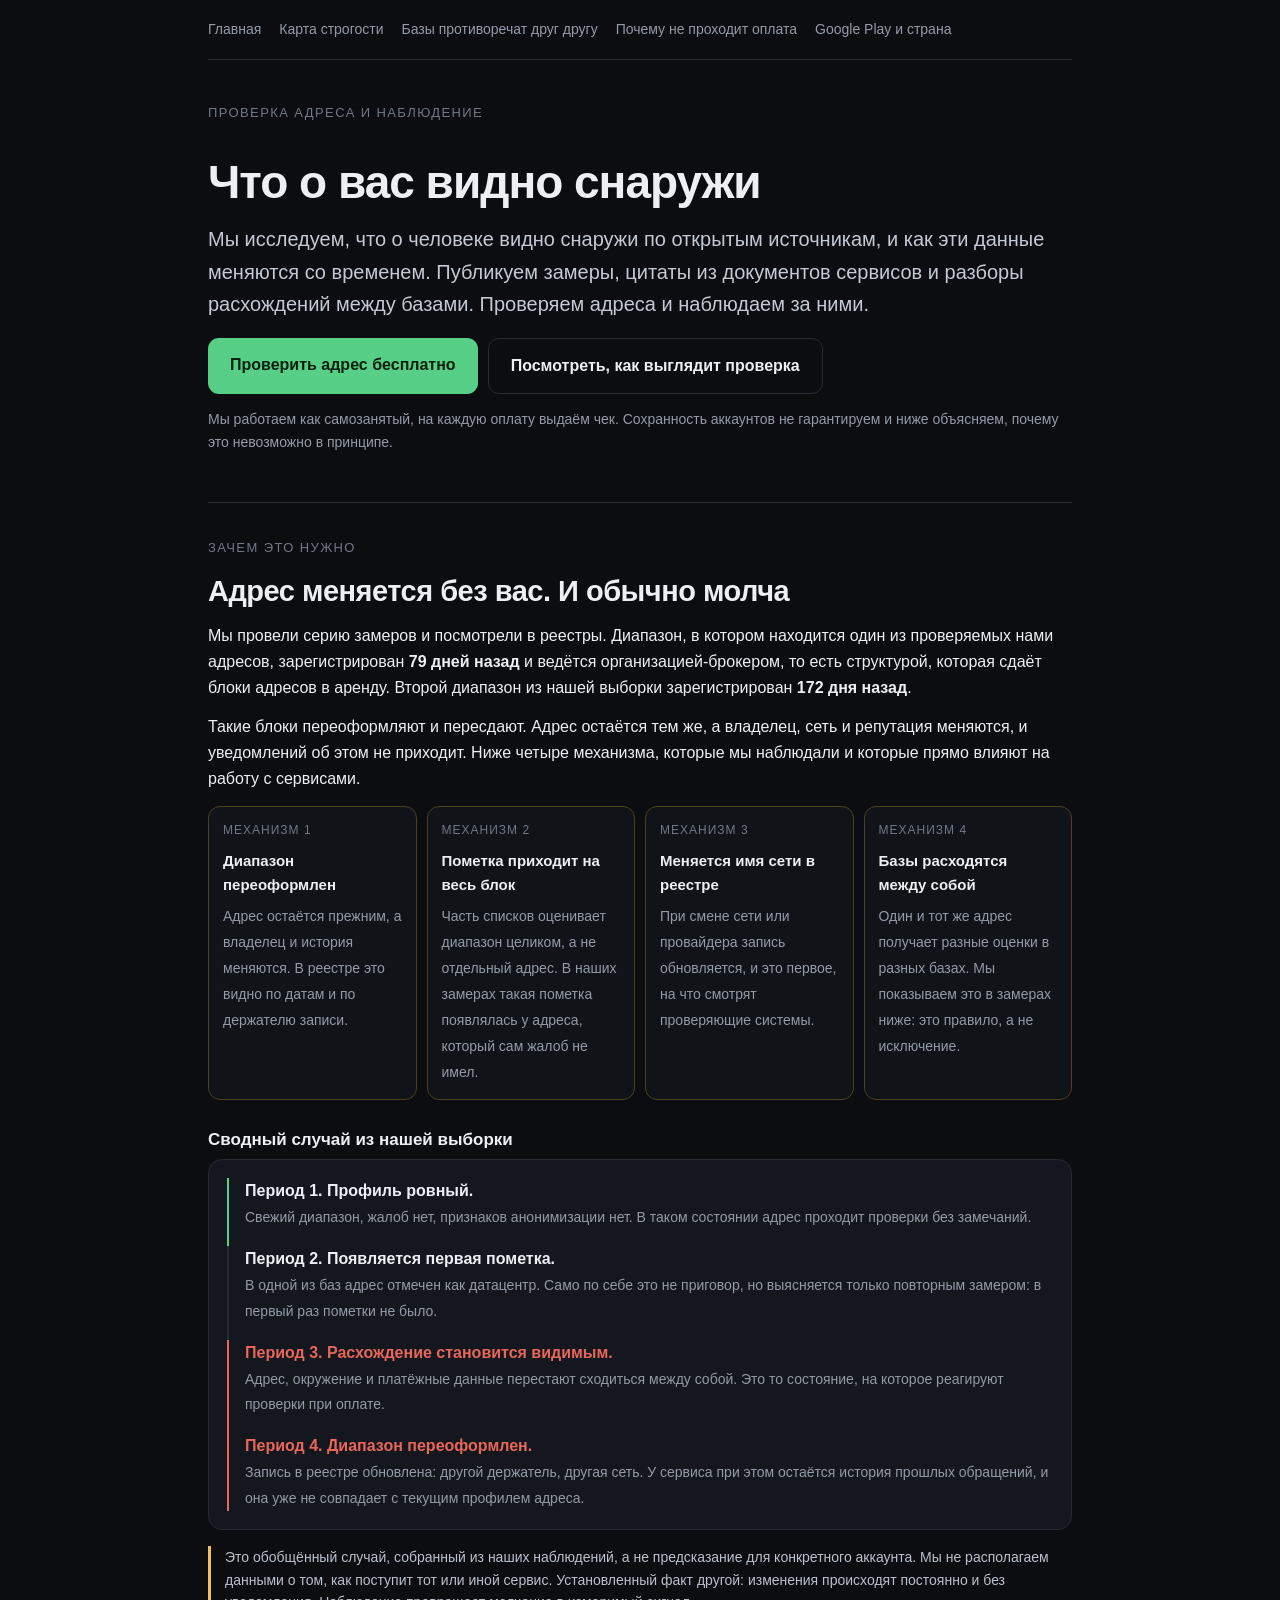
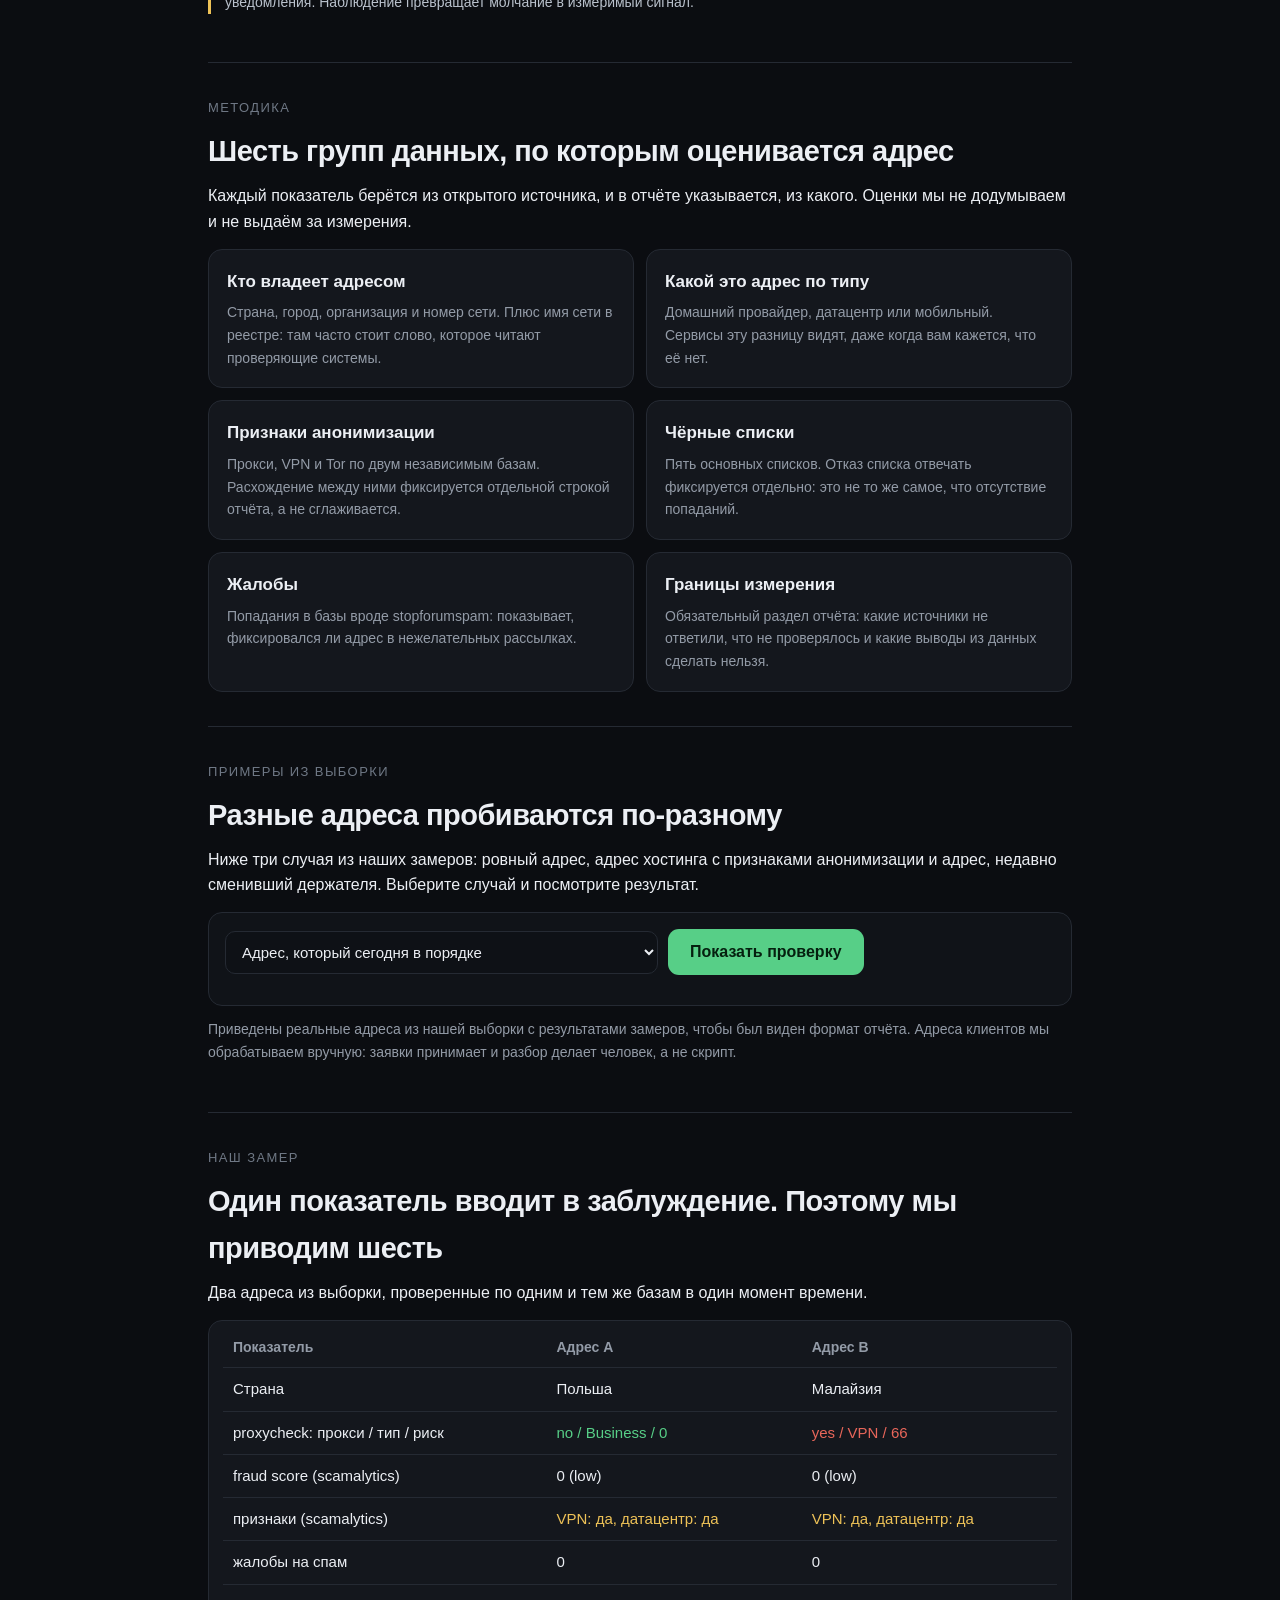
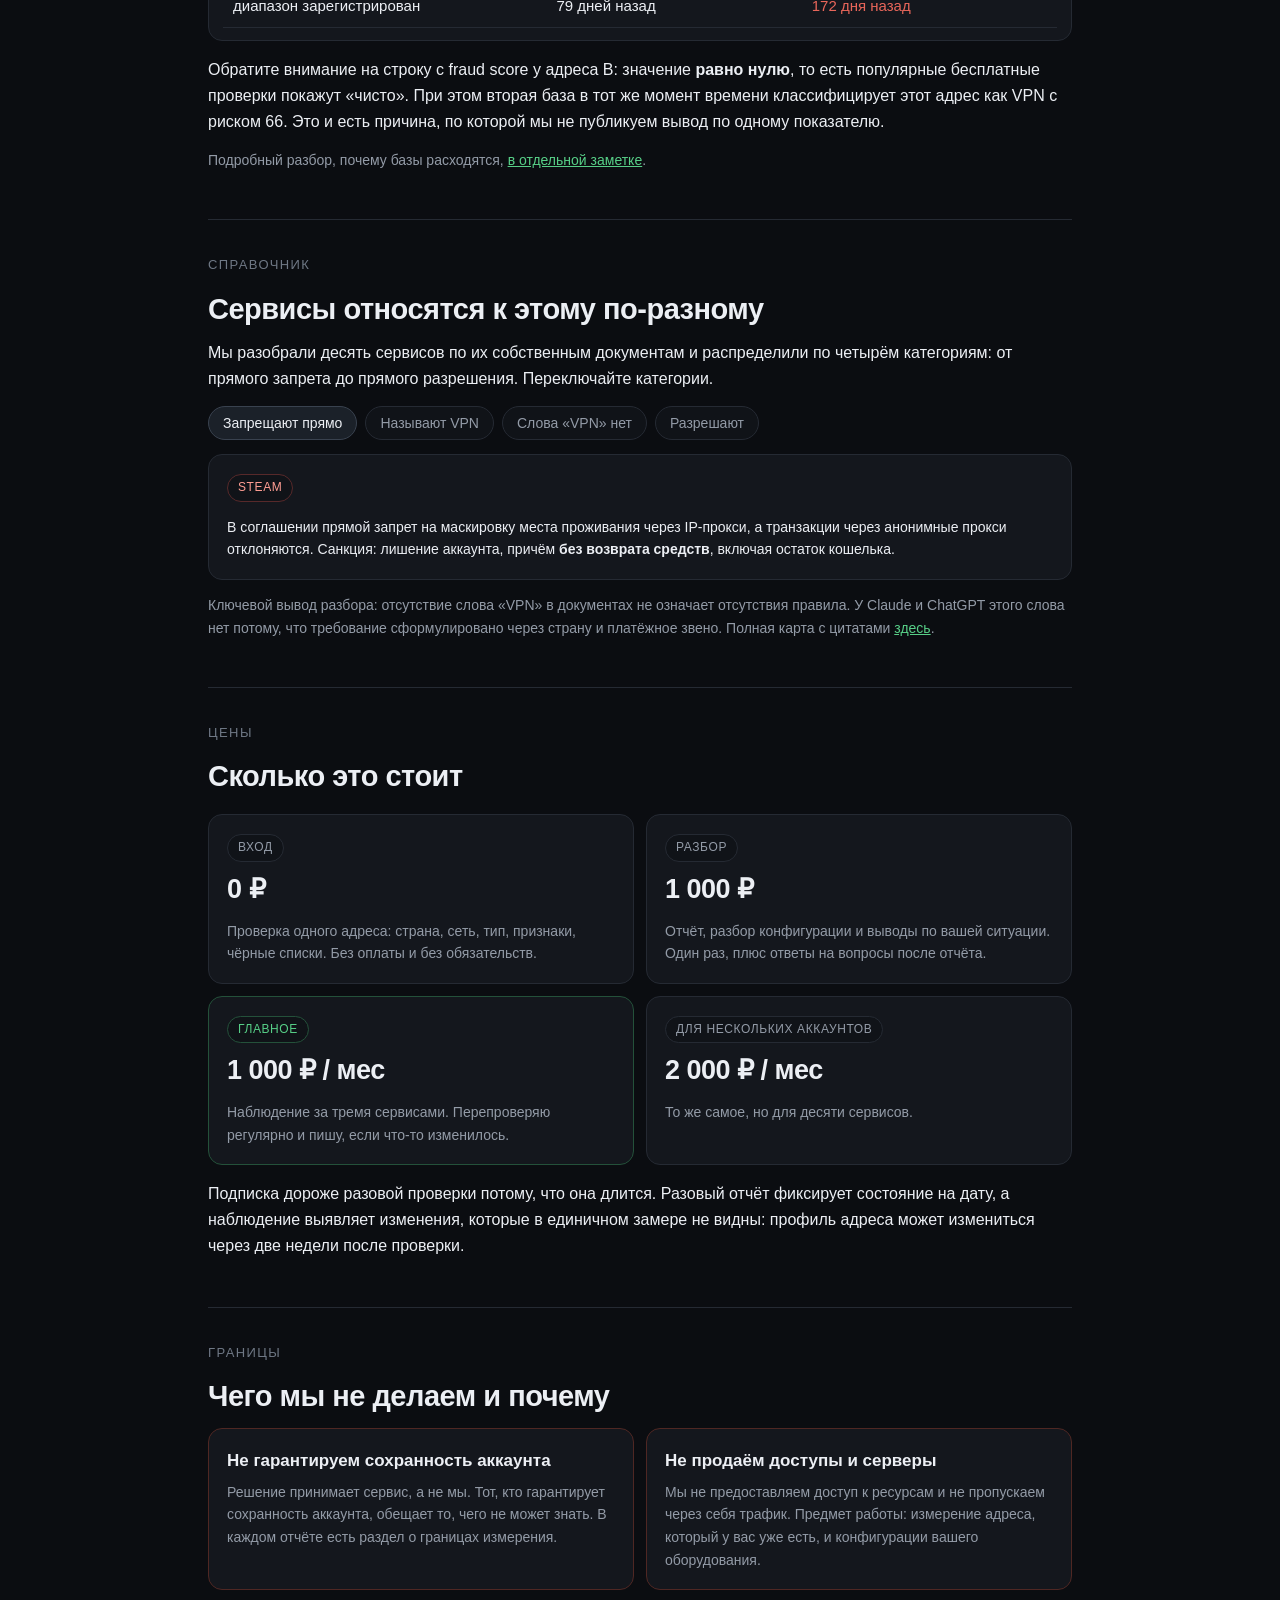
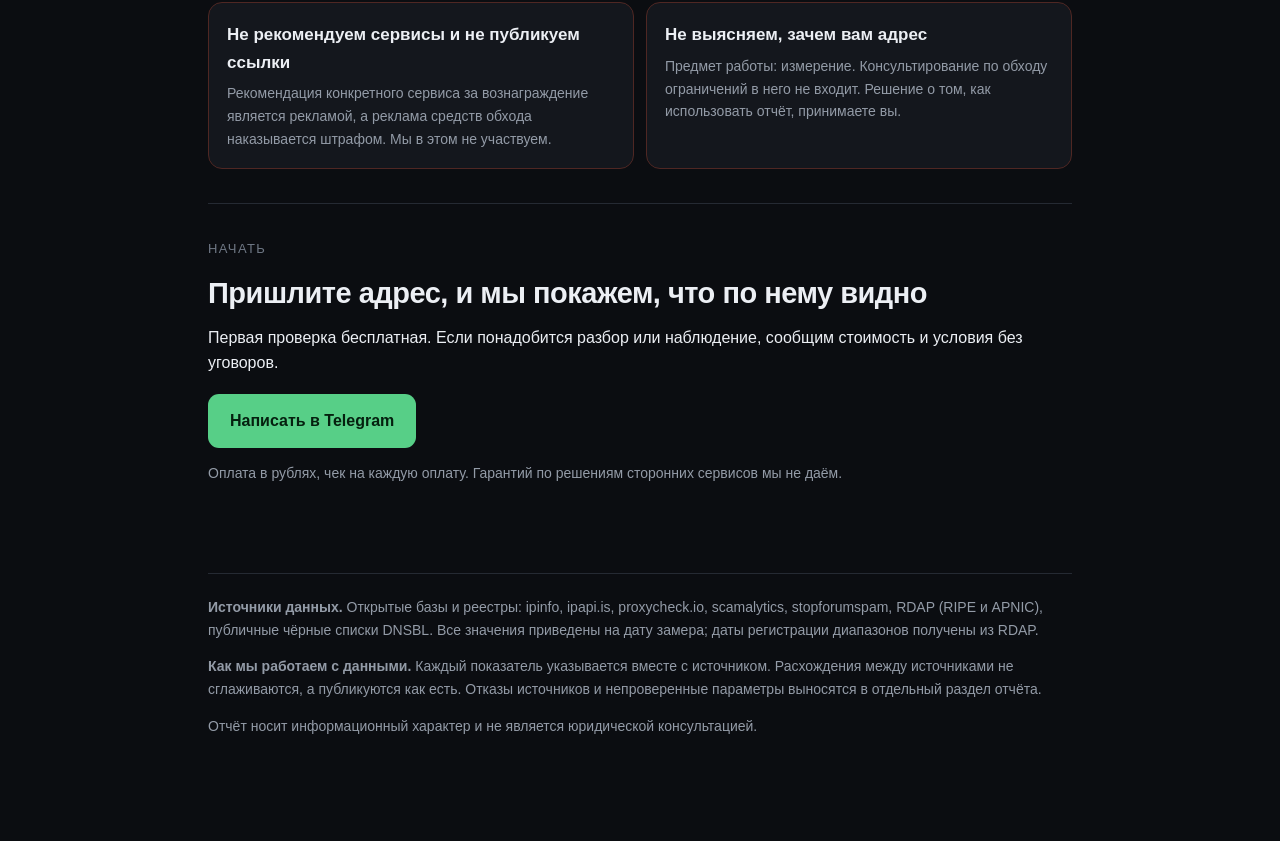
==== issledovanie.html @ c278ed77 "Add files via upload" ====
<!DOCTYPE html>
<html lang="ru">
<head>
<meta charset="utf-8">
<meta name="viewport" content="width=device-width, initial-scale=1">
<title>Исследование: что видно об адресе снаружи и как это меняется</title>
<meta name="description" content="Проверяем IP-адрес по открытым базам и следим за изменениями. Показываем все источники сразу, включая те, что противоречат друг другу. Первая проверка бесплатная.">
<meta property="og:title" content="Что о вас видно снаружи">
<meta property="og:description" content="Смотрим адрес по шести открытым базам, показываем противоречия и следим за изменениями. Без обещаний про аккаунты.">
<meta property="og:type" content="website">
<style>
:root{
  --bg:#0b0d11; --card:#14171d; --card2:#101318; --line:#252a33;
  --fg:#eceff4; --dim:#939ba7; --dim2:#6f7885;
  --ok:#57cf87; --warn:#eec257; --bad:#e8665a; --blue:#7fb6ff;
  --r:14px;
}
*{box-sizing:border-box}
html{scroll-behavior:smooth}
body{margin:0;background:var(--bg);color:var(--fg);
  font:16px/1.62 -apple-system,BlinkMacSystemFont,"Segoe UI",Roboto,Arial,sans-serif;
  -webkit-font-smoothing:antialiased}
.wrap{max-width:900px;margin:0 auto;padding:0 18px 90px}
a{color:var(--ok)}
nav.top{display:flex;flex-wrap:wrap;gap:6px 18px;padding:18px 0;font-size:14px;
  border-bottom:1px solid var(--line);margin-bottom:8px}
nav.top a{color:var(--dim);text-decoration:none}
nav.top a:hover{color:var(--fg)}
h1{font-size:clamp(28px,5.6vw,46px);line-height:1.1;letter-spacing:-1px;margin:34px 0 16px}
h2{font-size:clamp(21px,3.8vw,29px);letter-spacing:-.5px;margin:0 0 8px}
h3{font-size:17px;margin:0 0 6px}
p{margin:0 0 14px}
.lead{font-size:clamp(17px,2.6vw,20px);color:#c3cad4;max-width:44em}
.muted{color:var(--dim)}
.small{font-size:14px}
section{padding:34px 0;border-top:1px solid var(--line)}
section:first-of-type{border-top:0}
.kicker{font-size:13px;letter-spacing:1.4px;text-transform:uppercase;color:var(--dim2);margin:0 0 10px}
.btn{display:inline-block;background:var(--ok);color:#05200f;font-weight:700;padding:14px 22px;
  border-radius:11px;text-decoration:none;border:0;font-size:16px;cursor:pointer;font-family:inherit}
.btn.ghost{background:transparent;color:var(--fg);border:1px solid var(--line);font-weight:600}
.btnrow{display:flex;flex-wrap:wrap;gap:10px;margin-top:18px}
.card{background:var(--card);border:1px solid var(--line);border-radius:var(--r);padding:18px}
.grid{display:grid;gap:12px}
@media(min-width:640px){
  .g2{grid-template-columns:1fr 1fr}
  .g3{grid-template-columns:repeat(3,1fr)}
}
table{width:100%;border-collapse:collapse;font-size:15px}
th,td{text-align:left;padding:9px 10px;border-bottom:1px solid var(--line)}
th{color:var(--dim);font-weight:600;font-size:14px}
tbody tr:hover{background:#171b22}
.ok{color:var(--ok)}.warn{color:var(--warn)}.bad{color:var(--bad)}
ul,ol{margin:0 0 12px;padding-left:20px}
li{margin:6px 0}
.tag{display:inline-block;font-size:12px;letter-spacing:.6px;text-transform:uppercase;
  border-radius:999px;padding:3px 10px;border:1px solid var(--line);color:var(--dim);
  background:var(--card2);margin:0 6px 6px 0}
.tag.l1{color:#ff9e93;border-color:#57292a}
.tag.l2{color:#f0c45a;border-color:#54451f}
.tag.l3{color:#8fc6ff;border-color:#26415a}
.tag.l4{color:#57cf87;border-color:#24513a}
.steps{display:grid;gap:10px;margin-top:6px}
@media(min-width:700px){.steps{grid-template-columns:repeat(4,1fr)}}
.step{background:var(--card2);border:1px solid var(--line);border-radius:12px;padding:14px}
.step b{display:block;margin-bottom:6px;font-size:15px}
.step .n{font-size:12px;color:var(--dim2);letter-spacing:1px;display:block;margin-bottom:8px}
.step.warnbox{border-color:#4d411d}
.tabs{display:flex;flex-wrap:wrap;gap:8px;margin:14px 0}
.tab{background:var(--card2);border:1px solid var(--line);color:var(--dim);border-radius:999px;
  padding:8px 14px;font-size:14px;cursor:pointer;font-family:inherit}
.tab:hover{color:var(--fg)}
.tab[aria-selected="true"]{background:#1b2129;color:var(--fg);border-color:#39424f}
.panel{display:none}
.panel.on{display:block}
.demo{background:var(--card2);border:1px solid var(--line);border-radius:var(--r);padding:16px}
.demobar{display:flex;gap:10px;flex-wrap:wrap;align-items:center}
.demobar select,.demobar input{background:#0e1116;border:1px solid var(--line);color:var(--fg);
  border-radius:10px;padding:11px 12px;font-size:15px;font-family:inherit}
.demoout{margin-top:14px}
.line{display:flex;justify-content:space-between;gap:12px;padding:8px 0;
  border-bottom:1px solid #1c2129;font-size:15px;opacity:0;transform:translateY(4px);
  transition:opacity .28s,transform .28s}
.line.show{opacity:1;transform:none}
.line span:first-child{color:var(--dim)}
.line span:last-child{text-align:right}
.spin{display:inline-block;width:13px;height:13px;border:2px solid #2b323d;border-top-color:var(--ok);
  border-radius:50%;animation:sp .7s linear infinite;vertical-align:-2px;margin-right:7px}
@keyframes sp{to{transform:rotate(360deg)}}
details{border:1px solid var(--line);border-radius:12px;padding:12px 14px;background:var(--card2);
  margin:10px 0}
summary{cursor:pointer;color:var(--fg);font-weight:600}
details[open] summary{margin-bottom:10px}
.price{font-size:27px;font-weight:700;letter-spacing:-.5px}
.day{border-left:2px solid var(--line);padding:0 0 16px 16px}
.day:last-child{border-left-color:transparent;padding-bottom:0}
.day b{display:block}
.day.good{border-left-color:var(--ok)}
.day.bad{border-left-color:var(--bad)}
footer{border-top:1px solid var(--line);margin-top:40px;padding-top:22px;color:var(--dim);font-size:14px}
.note{border-left:3px solid var(--warn);padding-left:14px;color:#b9c1cc}
</style>
</head>
<body>
<div class="wrap">

<nav class="top">
  <a href="index.html">Главная</a>
  <a href="karta-strogosti.html">Карта строгости</a>
  <a href="razbor-odin-ip-dve-pravdy.html">Базы противоречат друг другу</a>
  <a href="razbor-pochemu-ne-prohodit-oplata.html">Почему не проходит оплата</a>
  <a href="razbor-google-play-strana.html">Google Play и страна</a>
</nav>

<!-- БЛОК 1. ЗАГОЛОВОК -->
<section>
  <p class="kicker">проверка адреса и наблюдение</p>
  <h1>Что о вас видно снаружи</h1>
  <p class="lead">Мы исследуем, что о человеке видно снаружи по открытым источникам, и как эти
  данные меняются со временем. Публикуем замеры, цитаты из документов сервисов и разборы
  расхождений между базами. Проверяем адреса и наблюдаем за ними.</p>
  <div class="btnrow">
    <a class="btn" href="#zayavka">Проверить адрес бесплатно</a>
    <a class="btn ghost" href="#demo">Посмотреть, как выглядит проверка</a>
  </div>
  <p class="small muted" style="margin-top:14px">Мы работаем как самозанятый, на каждую оплату
  выдаём чек. Сохранность аккаунтов не гарантируем и ниже объясняем, почему это невозможно
  в принципе.</p>
</section>

<!-- БЛОК 2. ДЕГРАДАЦИЯ -->
<section>
  <p class="kicker">зачем это нужно</p>
  <h2>Адрес меняется без вас. И обычно молча</h2>
  <p>Мы провели серию замеров и посмотрели в реестры. Диапазон, в котором находится один из
  проверяемых нами адресов, зарегистрирован <strong>79 дней назад</strong> и ведётся
  организацией-брокером, то есть структурой, которая сдаёт блоки адресов в аренду. Второй
  диапазон из нашей выборки зарегистрирован <strong>172 дня назад</strong>.</p>
  <p>Такие блоки переоформляют и пересдают. Адрес остаётся тем же, а владелец, сеть и репутация
  меняются, и уведомлений об этом не приходит. Ниже четыре механизма, которые мы наблюдали
  и которые прямо влияют на работу с сервисами.</p>

  <div class="steps">
    <div class="step warnbox"><span class="n">МЕХАНИЗМ 1</span><b>Диапазон переоформлен</b>
      <span class="small muted">Адрес остаётся прежним, а владелец и история меняются. В реестре
      это видно по датам и по держателю записи.</span></div>
    <div class="step warnbox"><span class="n">МЕХАНИЗМ 2</span><b>Пометка приходит на весь блок</b>
      <span class="small muted">Часть списков оценивает диапазон целиком, а не отдельный адрес.
      В наших замерах такая пометка появлялась у адреса, который сам жалоб не имел.</span></div>
    <div class="step warnbox"><span class="n">МЕХАНИЗМ 3</span><b>Меняется имя сети в реестре</b>
      <span class="small muted">При смене сети или провайдера запись обновляется, и это первое,
      на что смотрят проверяющие системы.</span></div>
    <div class="step warnbox"><span class="n">МЕХАНИЗМ 4</span><b>Базы расходятся между собой</b>
      <span class="small muted">Один и тот же адрес получает разные оценки в разных базах.
      Мы показываем это в замерах ниже: это правило, а не исключение.</span></div>
  </div>

  <h3 style="margin-top:26px">Сводный случай из нашей выборки</h3>
  <div class="card">
    <div class="day good"><b>Период 1. Профиль ровный.</b>
      <span class="muted small">Свежий диапазон, жалоб нет, признаков анонимизации нет.
      В таком состоянии адрес проходит проверки без замечаний.</span></div>
    <div class="day"><b>Период 2. Появляется первая пометка.</b>
      <span class="muted small">В одной из баз адрес отмечен как датацентр. Само по себе это
      не приговор, но выясняется только повторным замером: в первый раз пометки не было.</span></div>
    <div class="day bad"><b>Период 3. Расхождение становится видимым.</b>
      <span class="muted small">Адрес, окружение и платёжные данные перестают сходиться между
      собой. Это то состояние, на которое реагируют проверки при оплате.</span></div>
    <div class="day bad"><b>Период 4. Диапазон переоформлен.</b>
      <span class="muted small">Запись в реестре обновлена: другой держатель, другая сеть.
      У сервиса при этом остаётся история прошлых обращений, и она уже не совпадает
      с текущим профилем адреса.</span></div>
  </div>
  <p class="note small" style="margin-top:16px">Это обобщённый случай, собранный из наших
  наблюдений, а не предсказание для конкретного аккаунта. Мы не располагаем данными о том, как
  поступит тот или иной сервис. Установленный факт другой: изменения происходят постоянно
  и без уведомления. Наблюдение превращает молчание в измеримый сигнал.</p>
</section>

<!-- БЛОК 3. ЧТО ИЗМЕРЯЕМ -->
<section>
  <p class="kicker">методика</p>
  <h2>Шесть групп данных, по которым оценивается адрес</h2>
  <p>Каждый показатель берётся из открытого источника, и в отчёте указывается, из какого.
  Оценки мы не додумываем и не выдаём за измерения.</p>
  <div class="grid g2">
    <div class="card"><h3>Кто владеет адресом</h3><p class="small muted" style="margin:0">Страна,
    город, организация и номер сети. Плюс имя сети в реестре: там часто стоит слово, которое
    читают проверяющие системы.</p></div>
    <div class="card"><h3>Какой это адрес по типу</h3><p class="small muted" style="margin:0">Домашний
    провайдер, датацентр или мобильный. Сервисы эту разницу видят, даже когда вам кажется,
    что её нет.</p></div>
    <div class="card"><h3>Признаки анонимизации</h3><p class="small muted" style="margin:0">Прокси,
    VPN и Tor по двум независимым базам. Расхождение между ними фиксируется отдельной строкой
    отчёта, а не сглаживается.</p></div>
    <div class="card"><h3>Чёрные списки</h3><p class="small muted" style="margin:0">Пять основных
    списков. Отказ списка отвечать фиксируется отдельно: это не то же самое, что отсутствие
    попаданий.</p></div>
    <div class="card"><h3>Жалобы</h3><p class="small muted" style="margin:0">Попадания в базы вроде
    stopforumspam: показывает, фиксировался ли адрес в нежелательных рассылках.</p></div>
    <div class="card"><h3>Границы измерения</h3><p class="small muted" style="margin:0">Обязательный
    раздел отчёта: какие источники не ответили, что не проверялось и какие выводы из данных
    сделать нельзя.</p></div>
  </div>
</section>

<!-- БЛОК 4. ДЕМОНСТРАЦИЯ -->
<section id="demo">
  <p class="kicker">примеры из выборки</p>
  <h2>Разные адреса пробиваются по-разному</h2>
  <p>Ниже три случая из наших замеров: ровный адрес, адрес хостинга с признаками анонимизации
  и адрес, недавно сменивший держателя. Выберите случай и посмотрите результат.</p>

  <div class="demo">
    <div class="demobar">
      <select id="case" aria-label="Пример адреса">
        <option value="clean">Адрес, который сегодня в порядке</option>
        <option value="hosting">Адрес хостинга с признаками прокси</option>
        <option value="moved">Адрес, который недавно перешёл к другому владельцу</option>
      </select>
      <button class="btn" id="go">Показать проверку</button>
    </div>
    <div class="demoout" id="out"></div>
  </div>
  <p class="small muted" style="margin-top:12px">Приведены реальные адреса из нашей выборки
  с результатами замеров, чтобы был виден формат отчёта. Адреса клиентов мы обрабатываем
  вручную: заявки принимает и разбор делает человек, а не скрипт.</p>
</section>

<!-- БЛОК 5. ДОКАЗАТЕЛЬСТВО -->
<section>
  <p class="kicker">наш замер</p>
  <h2>Один показатель вводит в заблуждение. Поэтому мы приводим шесть</h2>
  <p>Два адреса из выборки, проверенные по одним и тем же базам в один момент времени.</p>
  <div class="card" style="padding:6px 14px 12px">
  <table>
    <thead><tr><th>Показатель</th><th>Адрес A</th><th>Адрес B</th></tr></thead>
    <tbody>
      <tr><td>Страна</td><td>Польша</td><td>Малайзия</td></tr>
      <tr><td>proxycheck: прокси / тип / риск</td><td class="ok">no / Business / 0</td>
        <td class="bad">yes / VPN / 66</td></tr>
      <tr><td>fraud score (scamalytics)</td><td>0 (low)</td><td>0 (low)</td></tr>
      <tr><td>признаки (scamalytics)</td><td class="warn">VPN: да, датацентр: да</td>
        <td class="warn">VPN: да, датацентр: да</td></tr>
      <tr><td>жалобы на спам</td><td>0</td><td>0</td></tr>
      <tr><td>диапазон зарегистрирован</td><td>79 дней назад</td>
        <td class="bad">172 дня назад</td></tr>
    </tbody>
  </table>
  </div>
  <p style="margin-top:16px">Обратите внимание на строку с fraud score у адреса B: значение
  <strong>равно нулю</strong>, то есть популярные бесплатные проверки покажут «чисто». При этом
  вторая база в тот же момент времени классифицирует этот адрес как VPN с риском 66. Это и есть
  причина, по которой мы не публикуем вывод по одному показателю.</p>
  <p class="small muted">Подробный разбор, почему базы расходятся,
  <a href="razbor-odin-ip-dve-pravdy.html">в отдельной заметке</a>.</p>
</section>

<!-- БЛОК 6. СЕРВИСЫ -->
<section>
  <p class="kicker">справочник</p>
  <h2>Сервисы относятся к этому по-разному</h2>
  <p>Мы разобрали десять сервисов по их собственным документам и распределили по четырём
  категориям: от прямого запрета до прямого разрешения. Переключайте категории.</p>

  <div class="tabs" role="tablist">
    <button class="tab" role="tab" aria-selected="true" data-p="p1">Запрещают прямо</button>
    <button class="tab" role="tab" aria-selected="false" data-p="p2">Называют VPN</button>
    <button class="tab" role="tab" aria-selected="false" data-p="p3">Слова «VPN» нет</button>
    <button class="tab" role="tab" aria-selected="false" data-p="p4">Разрешают</button>
  </div>

  <div class="panel on" id="p1">
    <div class="card"><span class="tag l1">Steam</span>
      <p class="small" style="margin:8px 0 0">В соглашении прямой запрет на маскировку места
      проживания через IP-прокси, а транзакции через анонимные прокси отклоняются. Санкция:
      лишение аккаунта, причём <strong>без возврата средств</strong>, включая остаток
      кошелька.</p></div>
  </div>
  <div class="panel" id="p2">
    <div class="card"><span class="tag l2">Google Play</span>
      <p class="small" style="margin:8px 0 0">В причинах отказа в смене страны прямо сказано:
      «вы находитесь за пределами страны» и «или если вы используете VPN». Смена страны возможна
      не раньше чем через 90 дней. Виртуальные карты не принимаются.</p></div>
    <div class="card" style="margin-top:10px"><span class="tag l2">Netflix</span>
      <p class="small" style="margin:8px 0 0">Ошибка E106: «похоже, вы используете VPN или прокси».
      Войти это не мешает, но каталог урезается до того, на что у сервиса есть права
      по всему миру.</p></div>
    <div class="card" style="margin-top:10px"><span class="tag l2">Spotify</span>
      <p class="small" style="margin:8px 0 0">В статье про выявление злоупотреблений: «вы
      используете VPN» и предписание отключить его. Отдельной политики «VPN запрещён» нет.</p></div>
  </div>
  <div class="panel" id="p3">
    <div class="card"><span class="tag l3">Claude</span>
      <p class="small" style="margin:8px 0 0">Слов «VPN» и «proxy» в документах нет, мы проверили
      все политики и условия. Зато есть требование <strong>физически находиться</strong>
      в поддерживаемой стране и правила по платёжным данным.</p></div>
    <div class="card" style="margin-top:10px"><span class="tag l3">ChatGPT</span>
      <p class="small" style="margin:8px 0 0">Слов «VPN» и «proxy» в условиях нет вообще.
      В справке VPN упоминается как помеха при проверке активности. Карта должна быть
      из поддерживаемой страны.</p></div>
    <div class="card" style="margin-top:10px"><span class="tag l3">Apple ID и Stripe</span>
      <p class="small" style="margin:8px 0 0">У Apple прямого запрета нет, карта продавцу
      не передаётся. У Stripe речь не про VPN, а про несовпадение стран карты и адреса:
      это видно в данных платежа.</p></div>
  </div>
  <div class="panel" id="p4">
    <div class="card"><span class="tag l4">Upwork</span>
      <p class="small" style="margin:8px 0 0">Единственный из разобранных, кто говорит прямо:
      «да, использовать VPN разрешено», при условии что страна в профиле указана честно
      и адрес не скачет между странами.</p></div>
  </div>

  <p class="small muted" style="margin-top:14px">Ключевой вывод разбора: отсутствие слова «VPN»
  в документах не означает отсутствия правила. У Claude и ChatGPT этого слова нет потому, что
  требование сформулировано через страну и платёжное звено. Полная карта с цитатами
  <a href="karta-strogosti.html">здесь</a>.</p>
</section>

<!-- БЛОК 7. ЦЕНЫ -->
<section>
  <p class="kicker">цены</p>
  <h2>Сколько это стоит</h2>
  <div class="grid g2" style="margin-top:14px">
    <div class="card"><span class="tag">вход</span>
      <div class="price">0 ₽</div>
      <p class="small muted" style="margin:8px 0 0">Проверка одного адреса: страна, сеть, тип,
      признаки, чёрные списки. Без оплаты и без обязательств.</p></div>
    <div class="card"><span class="tag">разбор</span>
      <div class="price">1 000 ₽</div>
      <p class="small muted" style="margin:8px 0 0">Отчёт, разбор конфигурации и выводы по вашей
      ситуации. Один раз, плюс ответы на вопросы после отчёта.</p></div>
    <div class="card" style="border-color:#24513a"><span class="tag l4">главное</span>
      <div class="price">1 000 ₽ / мес</div>
      <p class="small muted" style="margin:8px 0 0">Наблюдение за тремя сервисами. Перепроверяю
      регулярно и пишу, если что-то изменилось.</p></div>
    <div class="card"><span class="tag">для нескольких аккаунтов</span>
      <div class="price">2 000 ₽ / мес</div>
      <p class="small muted" style="margin:8px 0 0">То же самое, но для десяти сервисов.</p></div>
  </div>
  <p style="margin-top:16px">Подписка дороже разовой проверки потому, что она длится. Разовый
  отчёт фиксирует состояние на дату, а наблюдение выявляет изменения, которые в единичном
  замере не видны: профиль адреса может измениться через две недели после проверки.</p>
</section>

<!-- БЛОК 8. ГРАНИЦЫ -->
<section>
  <p class="kicker">границы</p>
  <h2>Чего мы не делаем и почему</h2>
  <div class="grid g2">
    <div class="card" style="border-color:#4f2723">
      <h3>Не гарантируем сохранность аккаунта</h3>
      <p class="small muted" style="margin:0">Решение принимает сервис, а не мы. Тот, кто
      гарантирует сохранность аккаунта, обещает то, чего не может знать. В каждом отчёте есть
      раздел о границах измерения.</p></div>
    <div class="card" style="border-color:#4f2723">
      <h3>Не продаём доступы и серверы</h3>
      <p class="small muted" style="margin:0">Мы не предоставляем доступ к ресурсам и не пропускаем
      через себя трафик. Предмет работы: измерение адреса, который у вас уже есть, и конфигурации
      вашего оборудования.</p></div>
    <div class="card" style="border-color:#4f2723">
      <h3>Не рекомендуем сервисы и не публикуем ссылки</h3>
      <p class="small muted" style="margin:0">Рекомендация конкретного сервиса за вознаграждение
      является рекламой, а реклама средств обхода наказывается штрафом. Мы в этом не
      участвуем.</p></div>
    <div class="card" style="border-color:#4f2723">
      <h3>Не выясняем, зачем вам адрес</h3>
      <p class="small muted" style="margin:0">Предмет работы: измерение. Консультирование
      по обходу ограничений в него не входит. Решение о том, как использовать отчёт, принимаете
      вы.</p></div>
  </div>
</section>

<!-- БЛОК 9. ЗАЯВКА -->
<section id="zayavka">
  <p class="kicker">начать</p>
  <h2>Пришлите адрес, и мы покажем, что по нему видно</h2>
  <p>Первая проверка бесплатная. Если понадобится разбор или наблюдение, сообщим стоимость
  и условия без уговоров.</p>
  <div class="btnrow">
    <a class="btn" href="https://t.me/totallyaverage">Написать в Telegram</a>
  </div>
  <p class="small muted" style="margin-top:14px"> Оплата
  в рублях, чек на каждую оплату. Гарантий по решениям сторонних сервисов мы не даём.</p>
</section>

<footer>
  <p><strong>Источники данных.</strong> Открытые базы и реестры: ipinfo, ipapi.is, proxycheck.io,
  scamalytics, stopforumspam, RDAP (RIPE и APNIC), публичные чёрные списки DNSBL. Все значения
  приведены на дату замера; даты регистрации диапазонов получены из RDAP.</p>
  <p><strong>Как мы работаем с данными.</strong> Каждый показатель указывается вместе
  с источником. Расхождения между источниками не сглаживаются, а публикуются как есть. Отказы
  источников и непроверенные параметры выносятся в отдельный раздел отчёта.</p>
  <p>Отчёт носит информационный характер и не является юридической консультацией.</p>
</footer>

</div>

<script>
document.querySelectorAll('.tab').forEach(function(t){
  t.addEventListener('click', function(){
    document.querySelectorAll('.tab').forEach(function(x){ x.setAttribute('aria-selected','false'); });
    document.querySelectorAll('.panel').forEach(function(p){ p.classList.remove('on'); });
    t.setAttribute('aria-selected','true');
    document.getElementById(t.dataset.p).classList.add('on');
  });
});

var CASES = {
  clean: { ip:'185.42.17.203', rows:[
    ['Страна и город','Польша, Варшава',''],
    ['Владелец сети','AS204957, Local Network Sp. z o.o.',''],
    ['Имя сети в реестре','PL-LOCALNET-2019',''],
    ['Тип адреса','провайдер, не датацентр','ok'],
    ['Прокси и VPN','нет, обе базы чистые','ok'],
    ['Чёрные списки','пять из пяти чисто','ok'],
    ['Жалобы на спам','нет','ok'],
    ['Что дальше','профиль ровный, хватит проверки раз в месяц','muted']]},
  hosting: { ip:'136.0.254.210', rows:[
    ['Страна и город','Малайзия, Куала-Лумпур',''],
    ['Владелец сети','AS149440, хостинг-провайдер',''],
    ['Имя сети в реестре','ERX-NETBLOCK',''],
    ['Тип адреса','датацентр','warn'],
    ['Прокси и VPN','да: тип VPN, риск 66','bad'],
    ['Вторая база','видит VPN и датацентр','warn'],
    ['Fraud score у третьей базы','0, то есть «чисто»','warn'],
    ['Жалобы на спам','нет','ok'],
    ['Что дальше','адрес помечен как VPN, часть сервисов это увидит','bad']]},
  moved: { ip:'201.10.90.11', rows:[
    ['Страна и город','Польша, Варшава',''],
    ['Диапазон зарегистрирован','79 дней назад','warn'],
    ['Кто ведёт запись','брокер IP-адресов','warn'],
    ['Тип адреса','датацентр','warn'],
    ['Прокси и VPN','одна база чисто, вторая видит VPN','warn'],
    ['Чёрные списки','один список ругается на весь блок','warn'],
    ['Жалобы на спам','нет','ok'],
    ['Что дальше','блок свежий и арендованный: при переоформлении','warn'],
    ['','или смене сети профиль изменится','warn']]}
};

var out = document.getElementById('out');
var go = document.getElementById('go');

function run(){
  var c = CASES[document.getElementById('case').value];
  out.innerHTML = '';
  var head = document.createElement('div');
  head.className = 'line show';
  head.innerHTML = '<span>Проверяю адрес ' + c.ip + '</span>'
                 + '<span class="muted"><span class="spin"></span>опросил базы</span>';
  out.appendChild(head);
  var i = 0;
  var timer = setInterval(function(){
    if (i >= c.rows.length){
      clearInterval(timer);
      head.querySelector('span:last-child').innerHTML = '<span class="ok">готово, 4,5 секунды</span>';
      return;
    }
    var r = c.rows[i++];
    var d = document.createElement('div');
    d.className = 'line';
    d.innerHTML = '<span>' + r[0] + '</span><span class="' + (r[2] || '') + '">' + r[1] + '</span>';
    out.appendChild(d);
    requestAnimationFrame(function(){ d.classList.add('show'); });
  }, 320);
}
if (go) { go.addEventListener('click', run); }
</script>

<script type="application/ld+json">
{
 "@context":"https://schema.org",
 "@type":"ProfessionalService",
 "name":"Проверка адреса: что видно снаружи",
 "description":"Проверка IP-адреса по открытым базам и наблюдение за изменениями: страна, владелец и номер сети, тип адреса, признаки прокси и VPN по двум базам, пять чёрных списков, жалобы. В каждом отчёте есть раздел о том, чего мы не знаем.",
 "areaServed":"RU","availableLanguage":"ru",
 "serviceType":["проверка IP-адреса","наблюдение за репутацией адреса","разбор конфигурации сети"],
 "hasOfferCatalog":{"@type":"OfferCatalog","name":"Услуги","itemListElement":[
   {"@type":"Offer","name":"Проверка одного адреса","price":"0","priceCurrency":"RUB"},
   {"@type":"Offer","name":"Разбор адреса и конфигурации","price":"1000","priceCurrency":"RUB"},
   {"@type":"Offer","name":"Наблюдение за тремя сервисами, месяц","price":"1000","priceCurrency":"RUB"},
   {"@type":"Offer","name":"Наблюдение за десятью сервисами, месяц","price":"2000","priceCurrency":"RUB"}]},
 "knowsAbout":["деградация репутации IP-адреса","перерегистрация диапазонов IP",
   "обнаружение прокси и VPN по открытым базам","чёрные списки DNSBL",
   "согласованность сетевого окружения"]
}
</script>
</body>
</html>
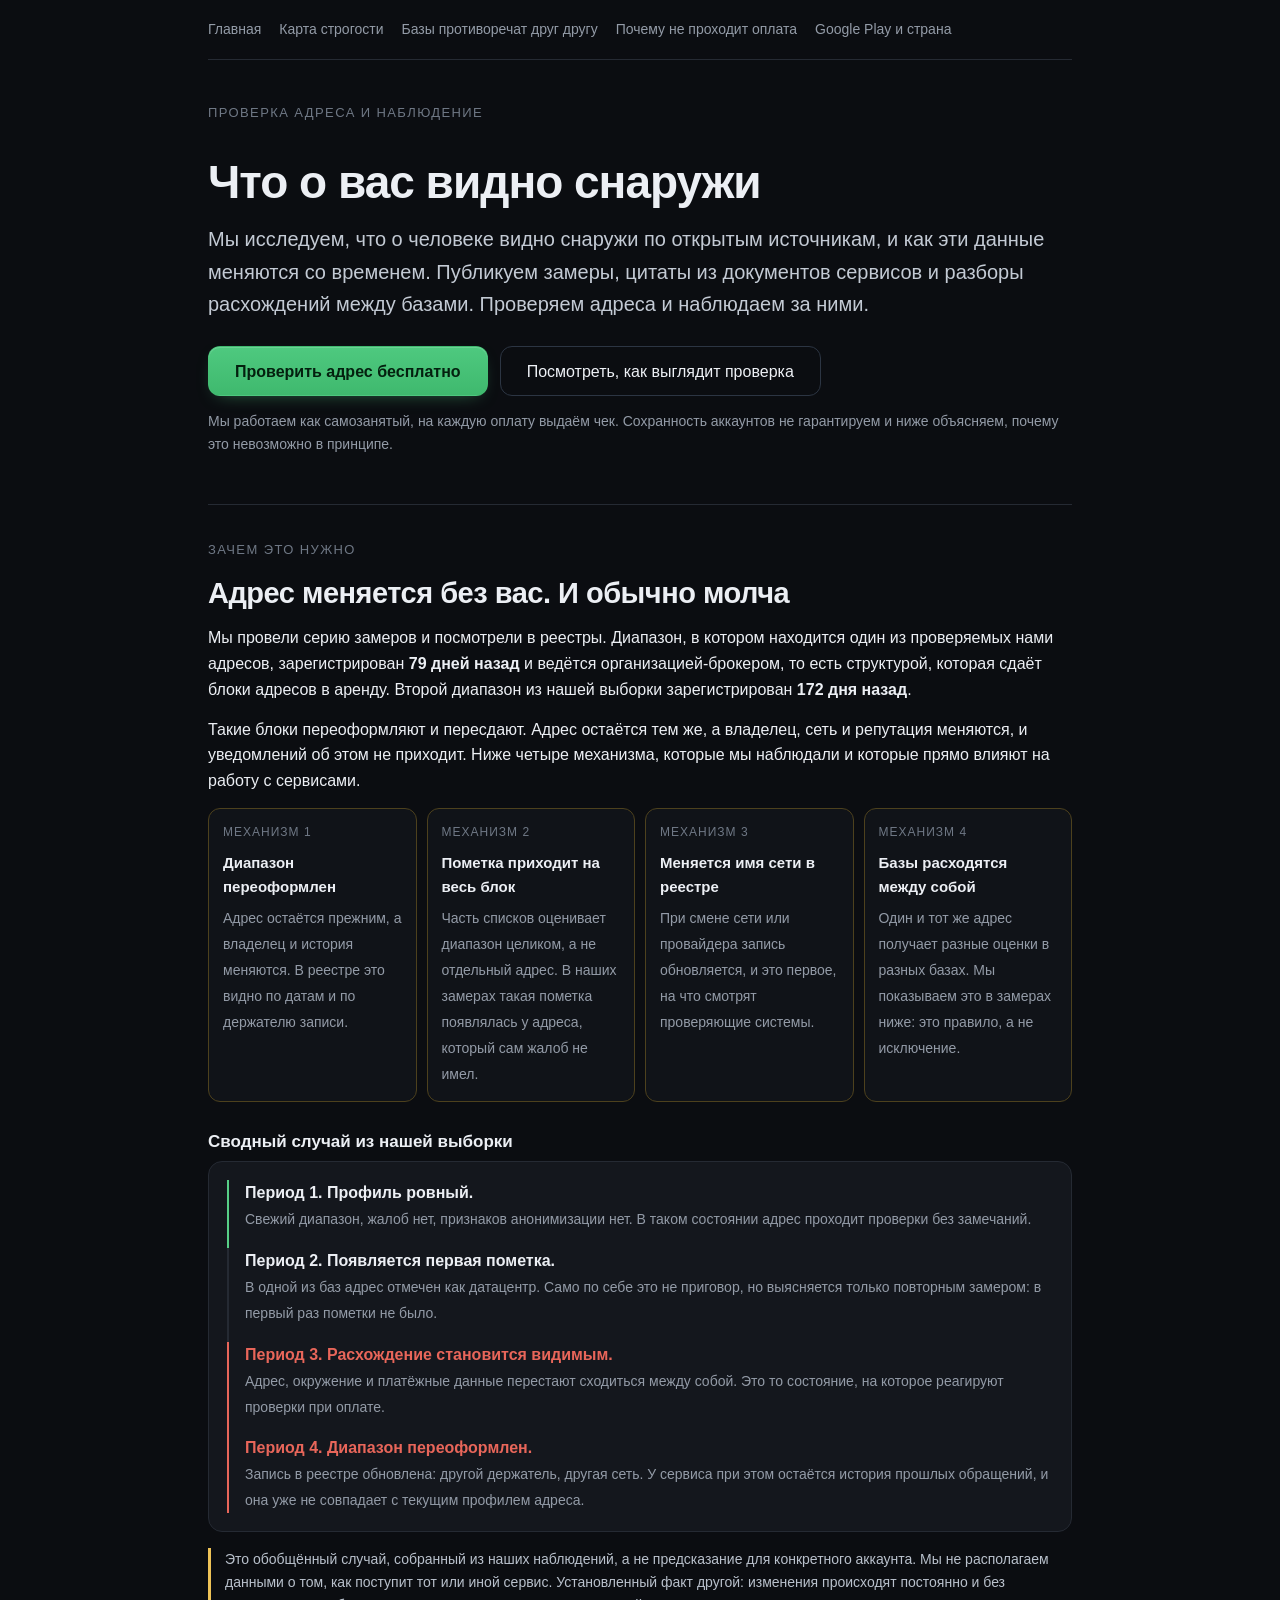
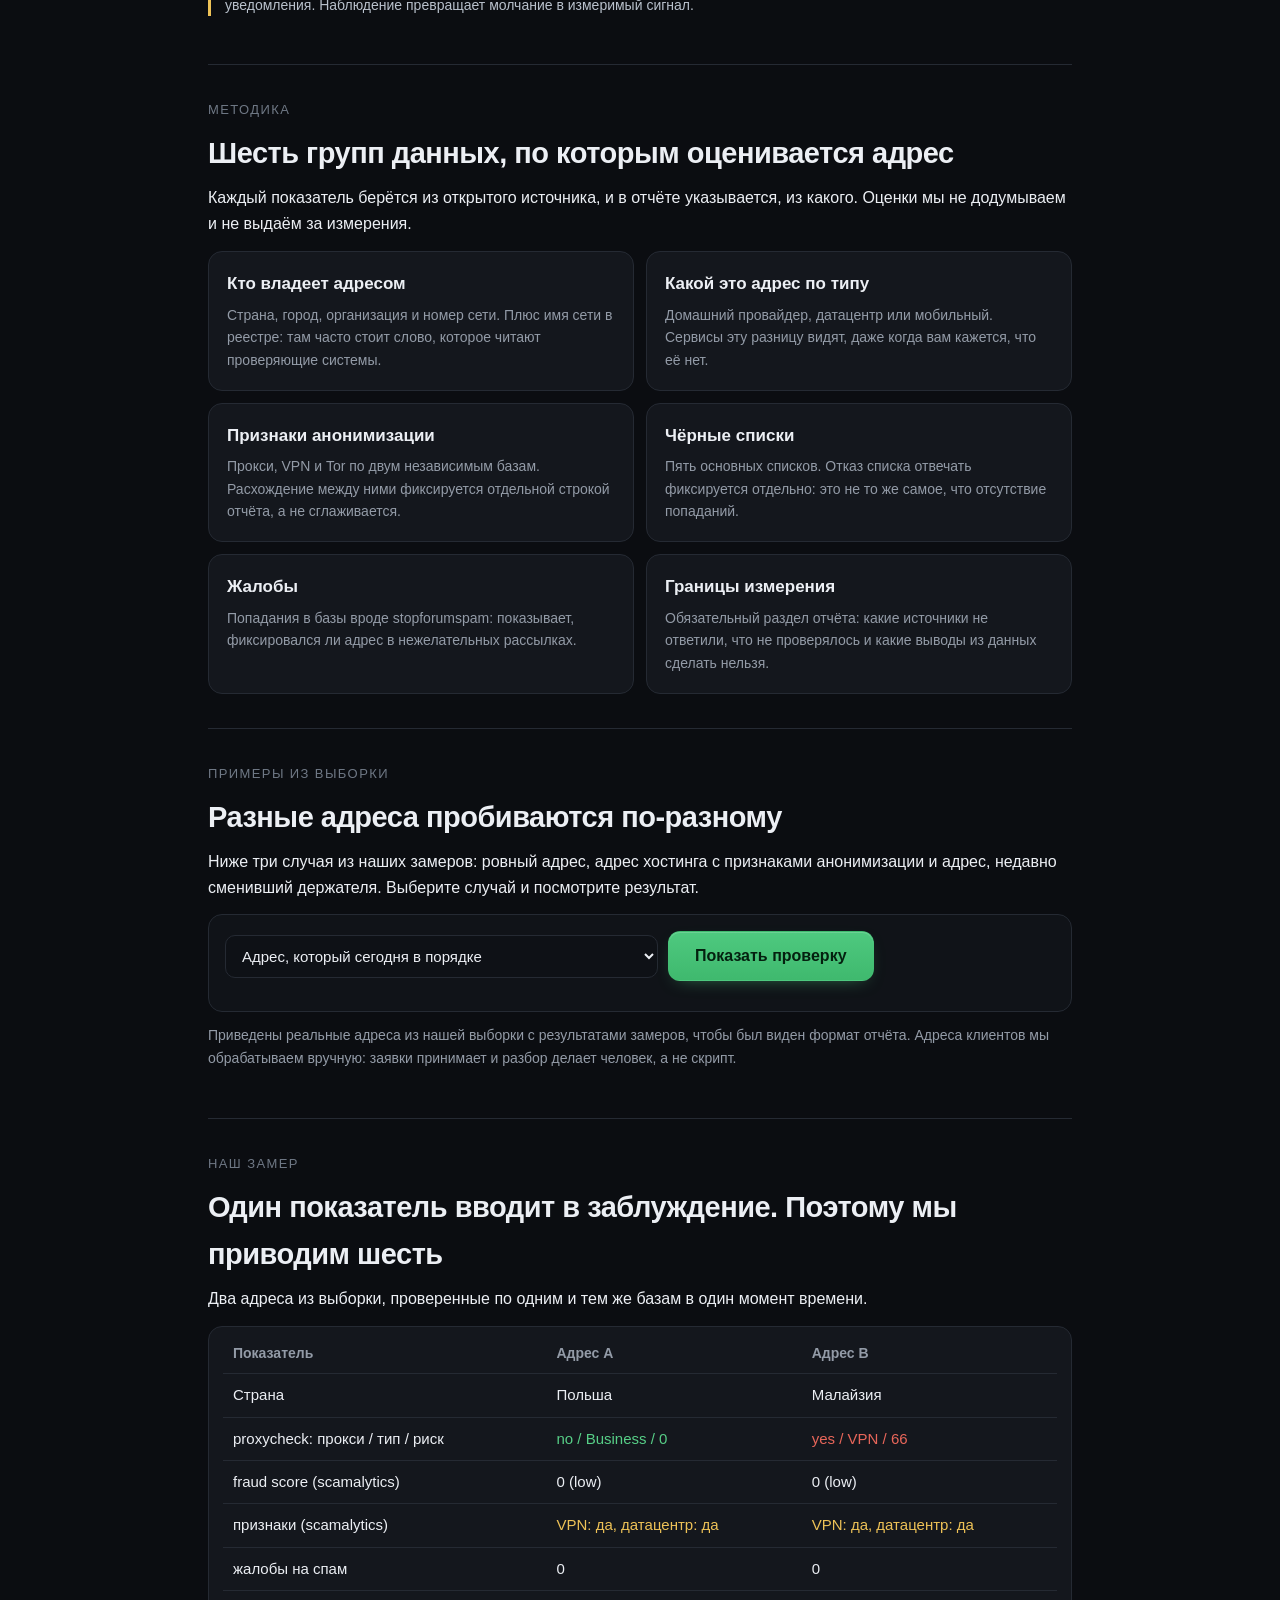
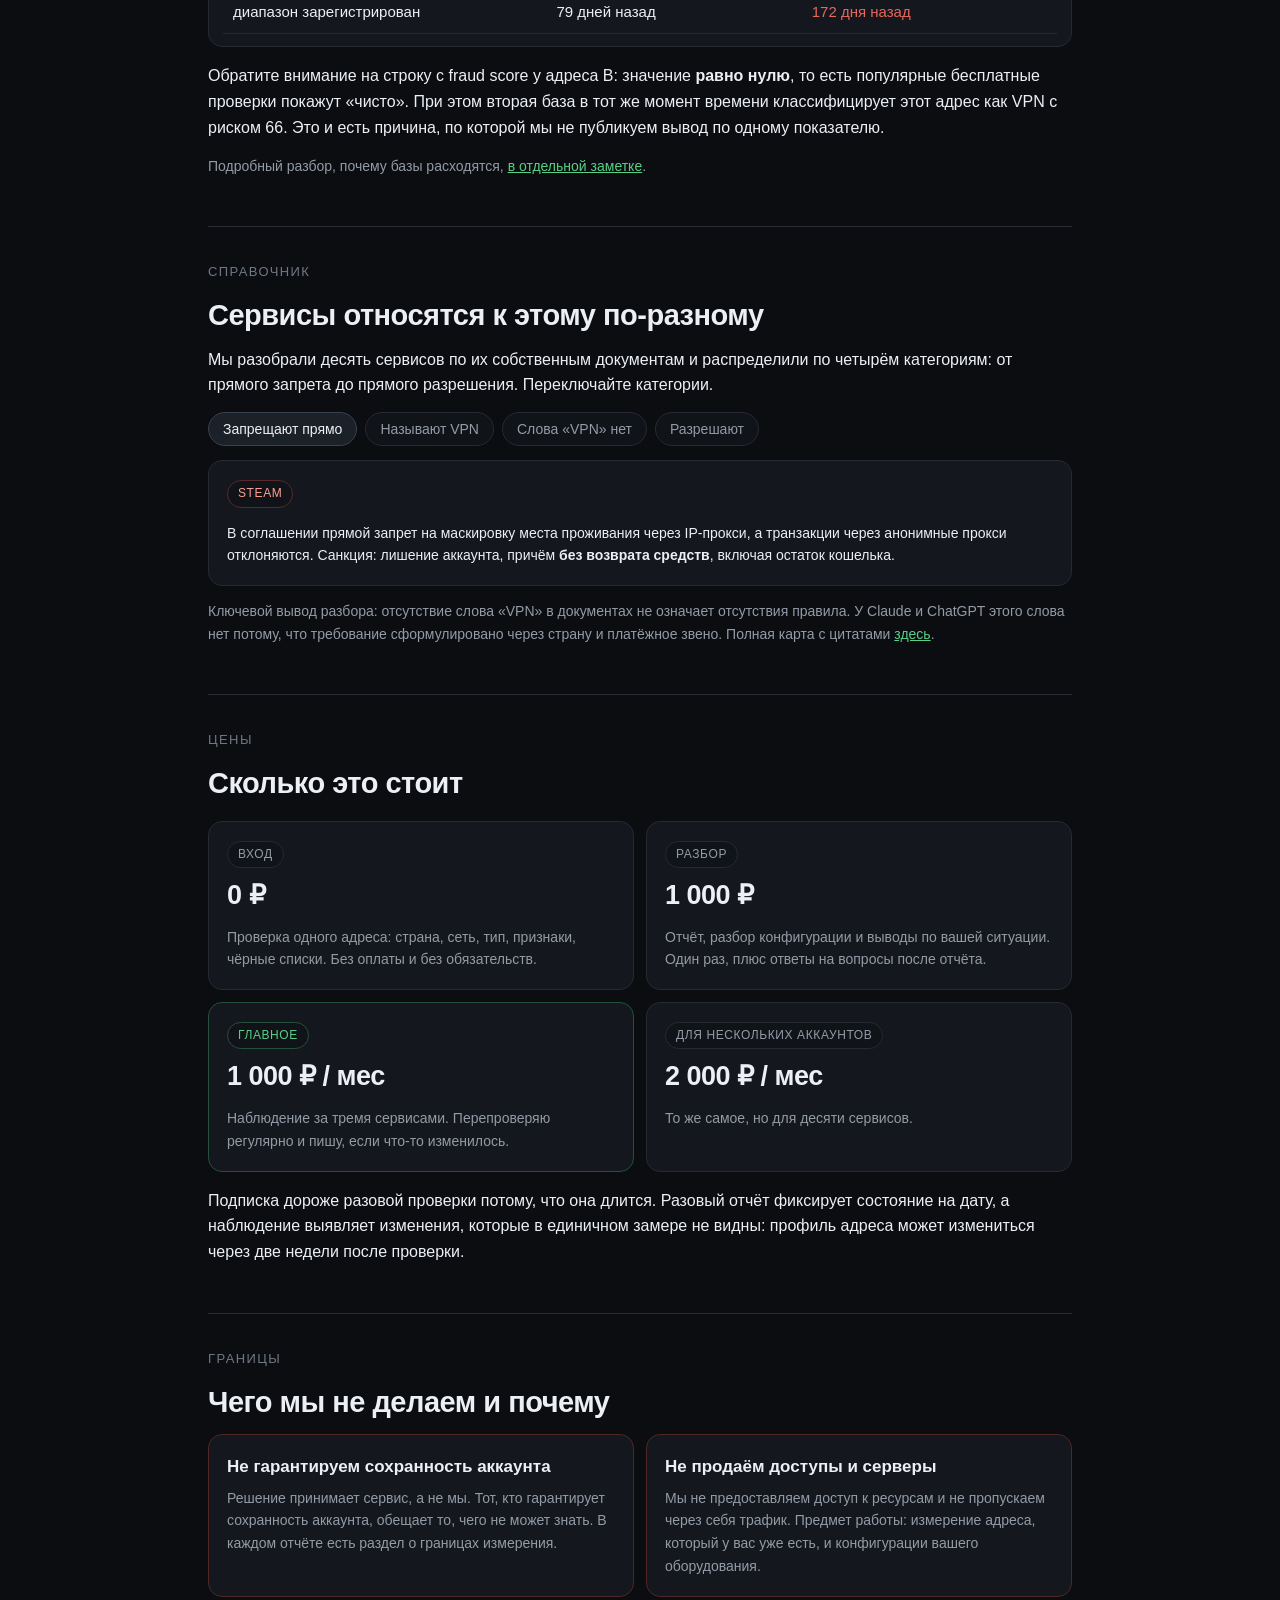
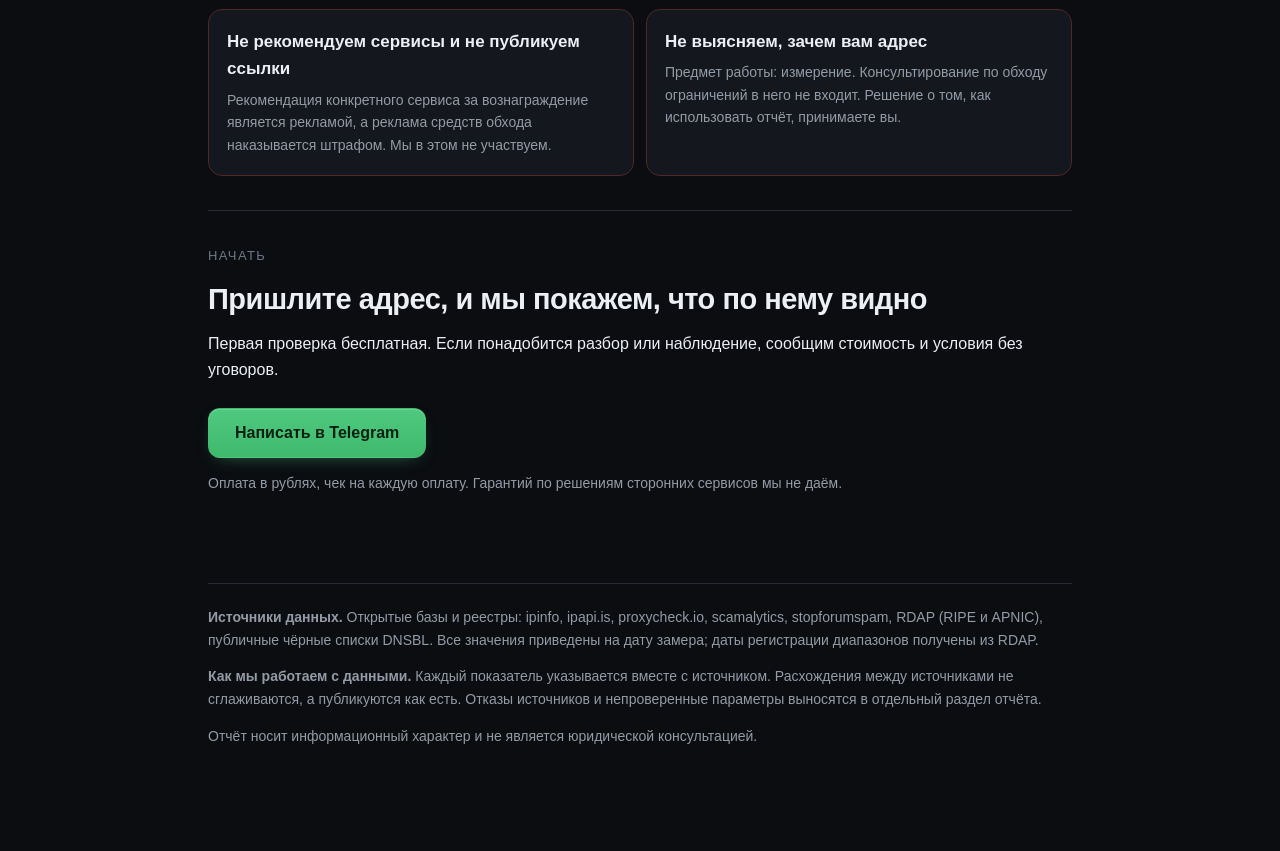
==== commit be2e11c1: "Add files via upload" ====
--- a/issledovanie.html
+++ b/issledovanie.html
@@ -100,6 +100,7 @@
 footer{border-top:1px solid var(--line);margin-top:40px;padding-top:22px;color:var(--dim);font-size:14px}
 .note{border-left:3px solid var(--warn);padding-left:14px;color:#b9c1cc}
 </style>
+<link rel="stylesheet" href="stil-knopok.css">
 </head>
 <body>
 <div class="wrap">
--- a/stil-knopok.css
+++ b/stil-knopok.css
@@ -0,0 +1,24 @@
+/* Общий стиль кнопок и плашек — подключается на всех страницах сайта.
+   Правится в одном месте: меняем здесь, меняется везде. */
+.btn{display:inline-flex;align-items:center;justify-content:center;gap:10px;min-height:50px;
+  padding:0 26px;border-radius:12px;border:1.5px solid transparent;font-size:16px;font-weight:600;
+  font-family:inherit;cursor:pointer;white-space:nowrap;text-decoration:none;
+  background:linear-gradient(180deg,#4ec97f,#3fb96e);color:#04200f;
+  box-shadow:0 1px 0 rgba(255,255,255,.16) inset,0 6px 18px -10px rgba(78,201,127,.65);
+  transition:transform .14s ease,box-shadow .2s ease,background .2s ease,border-color .2s ease}
+.btn:hover{transform:translateY(-2px);color:#04200f;text-decoration:none;
+  box-shadow:0 1px 0 rgba(255,255,255,.2) inset,0 12px 26px -12px rgba(78,201,127,.75)}
+.btn:active{transform:translateY(0)}
+.btn.ghost{background:transparent;color:#eef1f6;border-color:#2c3543;box-shadow:none;font-weight:500}
+.btn.ghost:hover{border-color:#3f4a5b;background:#121722;color:#eef1f6;transform:translateY(-2px)}
+.btn.sm{min-height:42px;padding:0 18px;font-size:15px;border-radius:10px}
+.btn.wide{width:100%}
+.btnrow{display:flex;flex-wrap:wrap;gap:12px;margin-top:26px}
+.btnrow.center{justify-content:center}
+@media(max-width:520px){.btn{width:100%}}
+a:focus-visible,summary:focus-visible{outline:2px solid #4ec97f;outline-offset:3px;border-radius:6px}
+.block-cta{display:flex;gap:20px;align-items:center;flex-wrap:wrap;justify-content:space-between;
+  background:linear-gradient(180deg,#131824,#0f131b);border:1px solid #1e2531;border-radius:16px;
+  padding:24px;margin:34px 0 0}
+.block-cta h3{font-family:Georgia,"Times New Roman",serif;font-size:19px;margin:0 0 6px;color:#eef1f6}
+.block-cta p{margin:0;font-size:14.5px;color:#8b93a1}
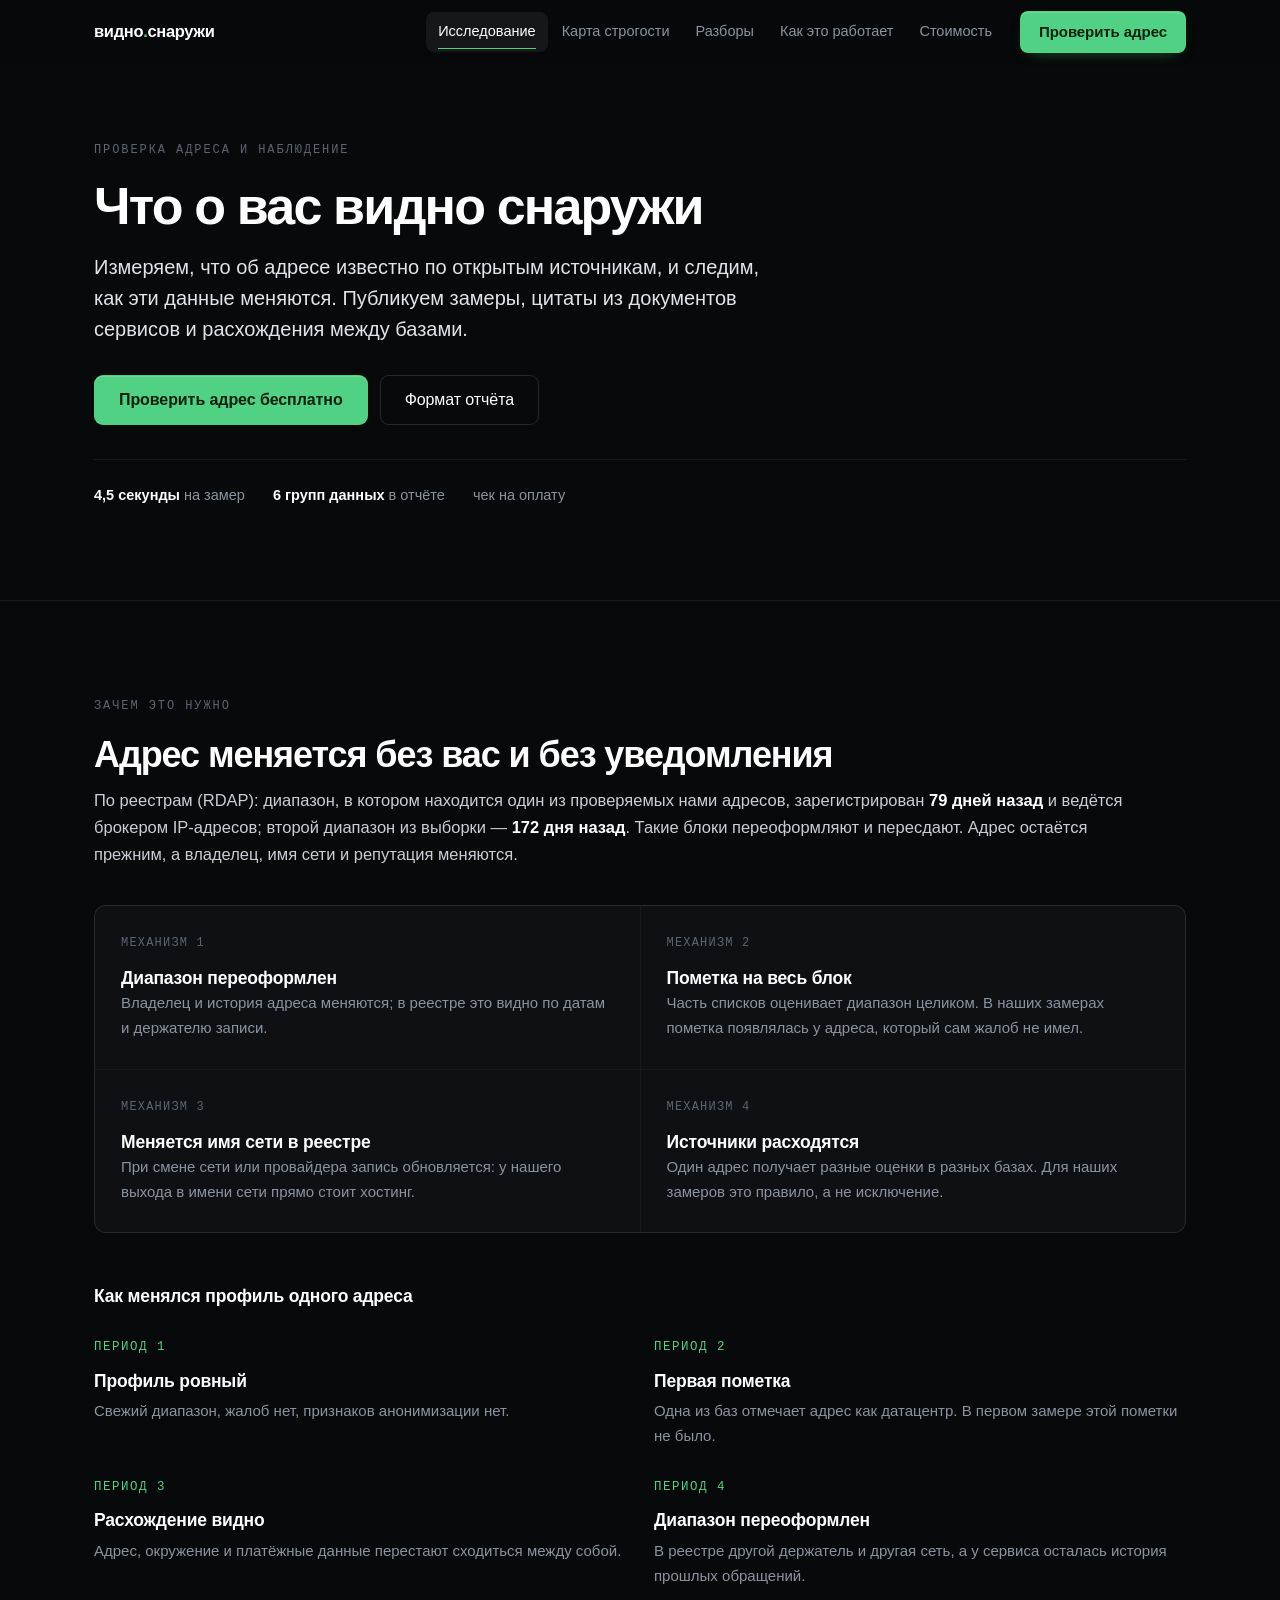
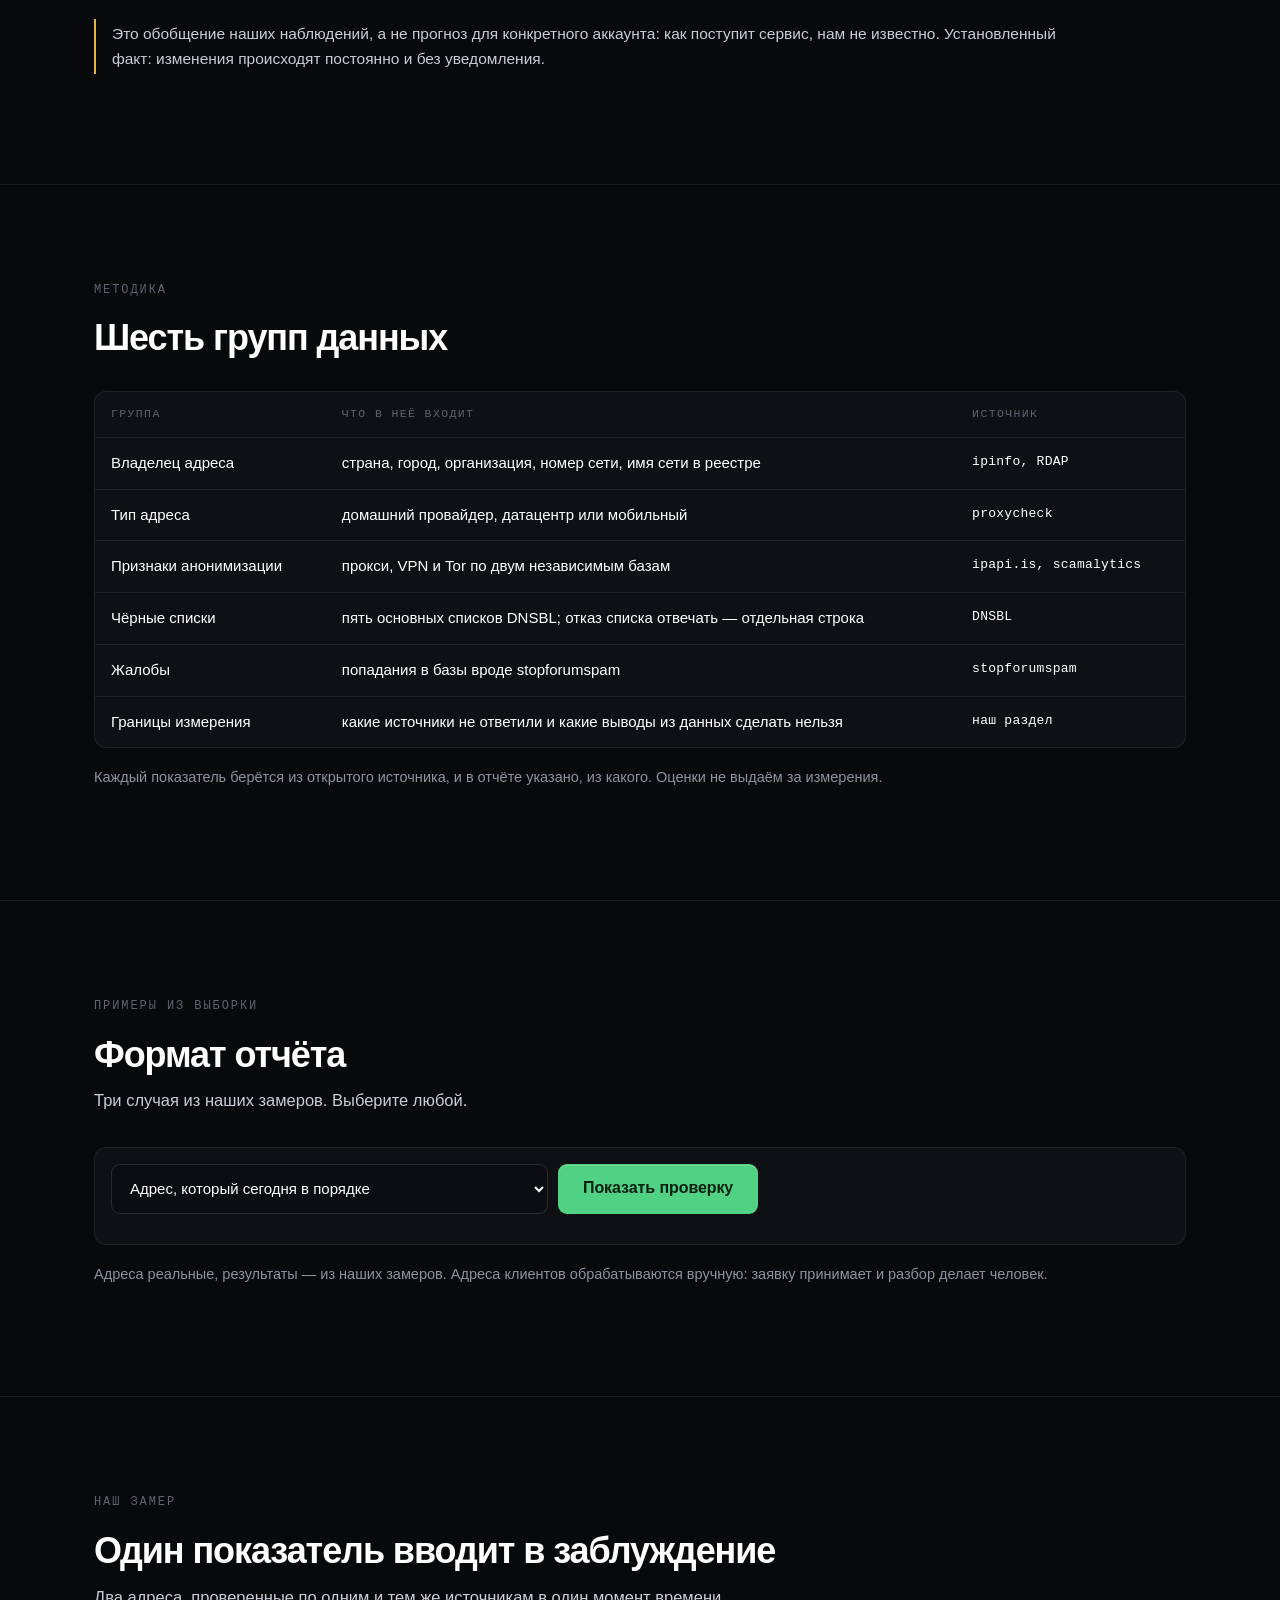
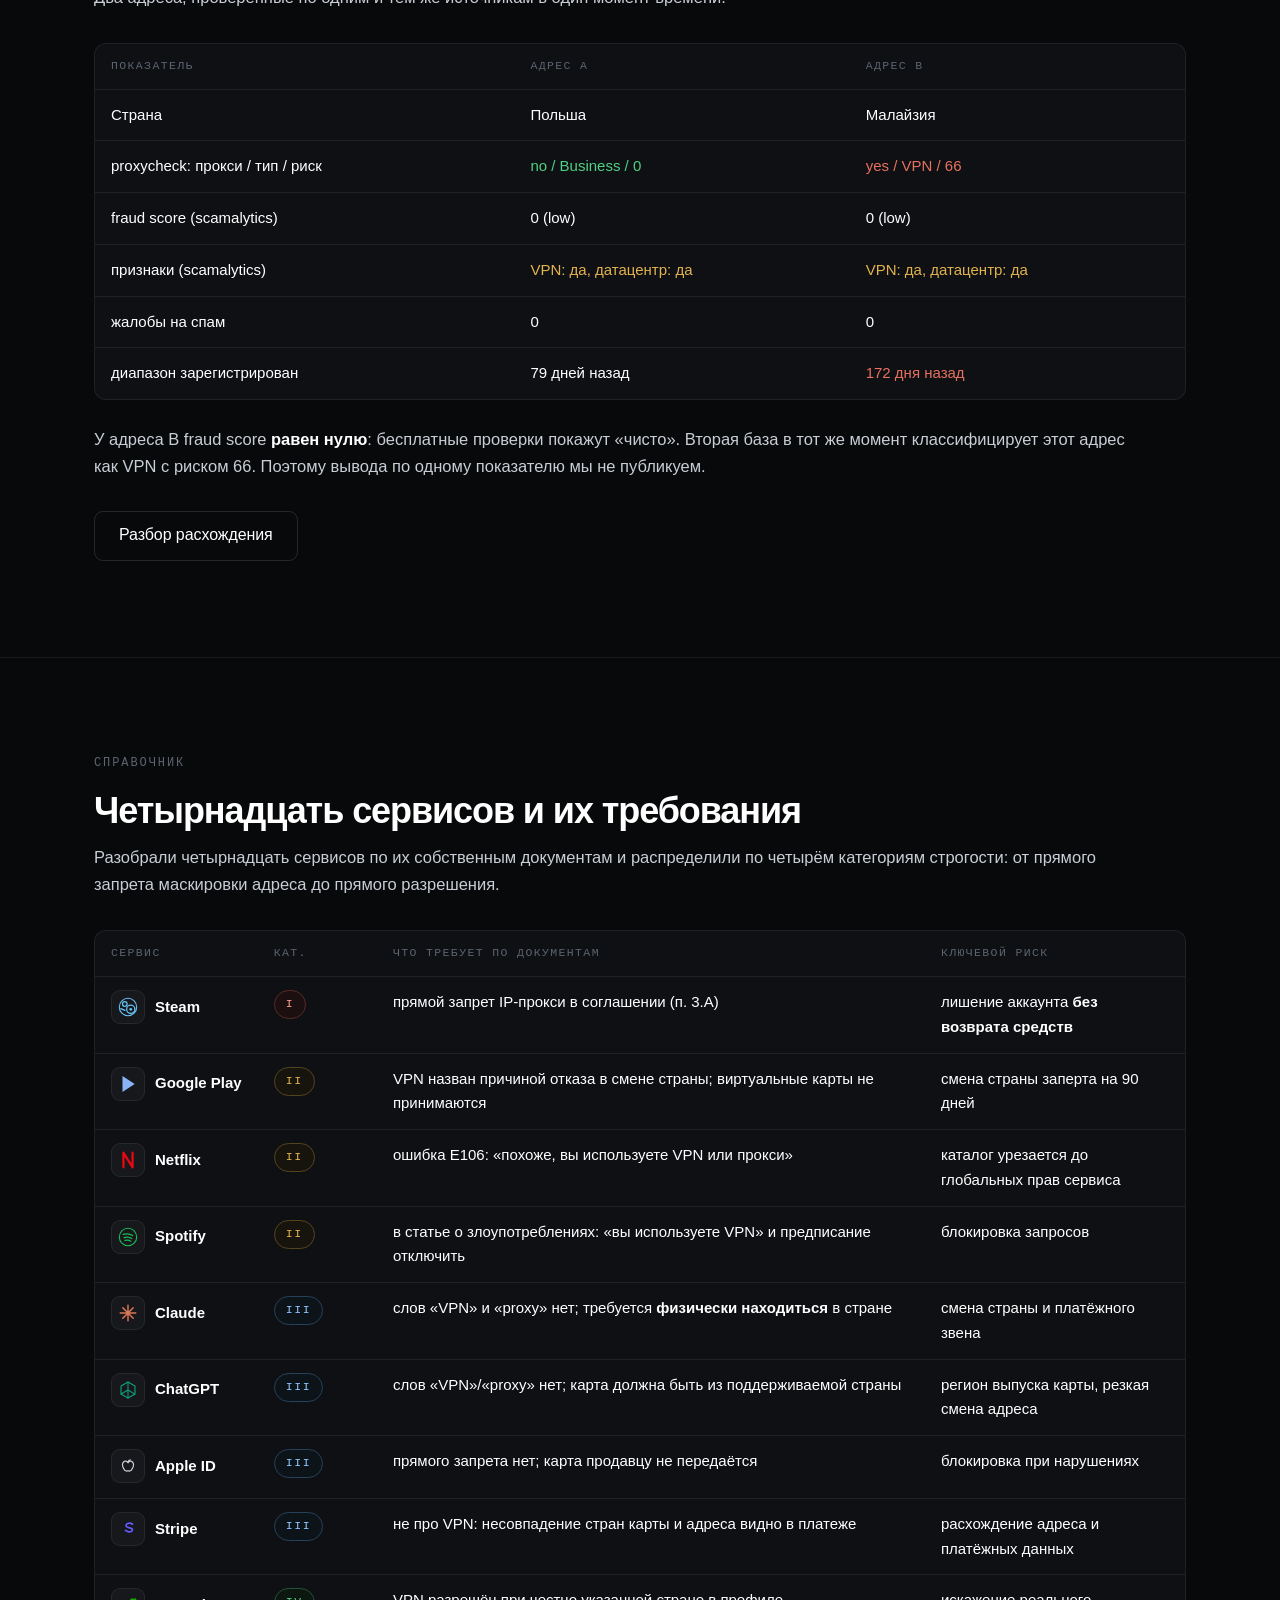
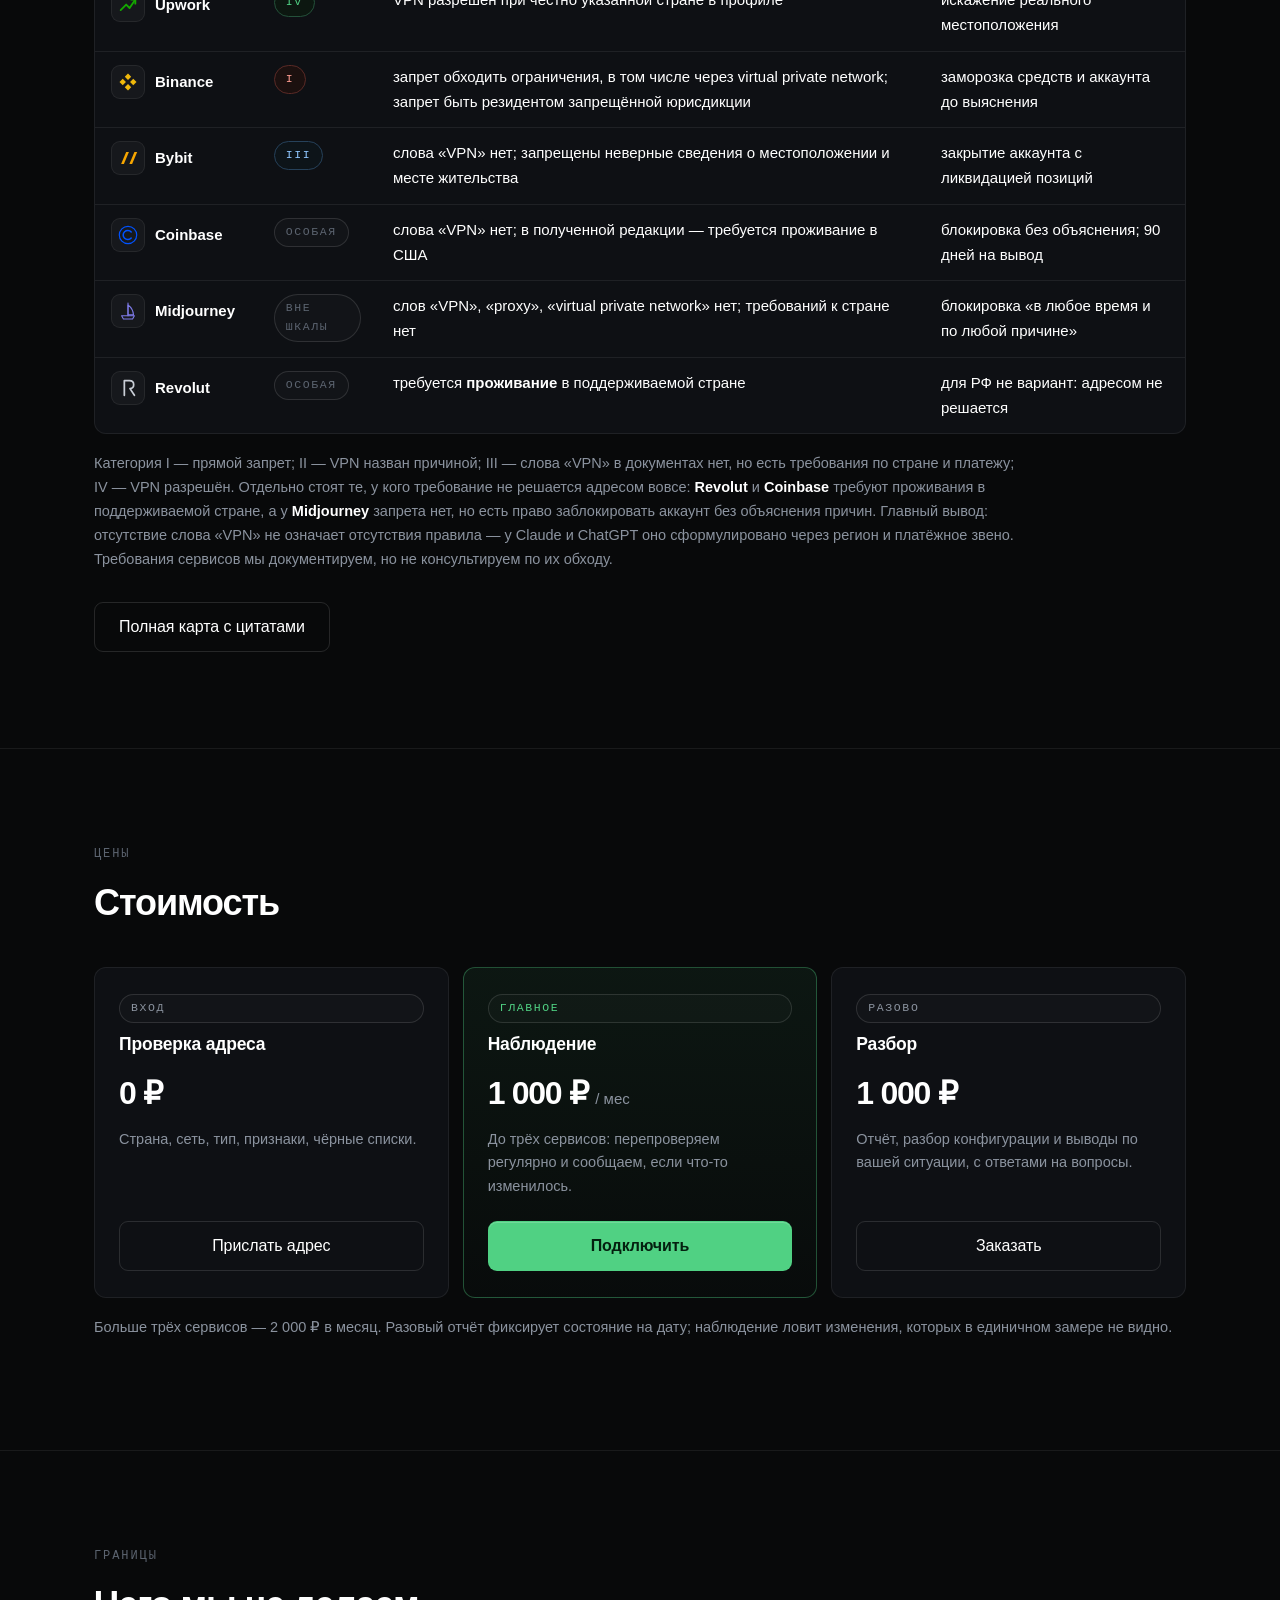
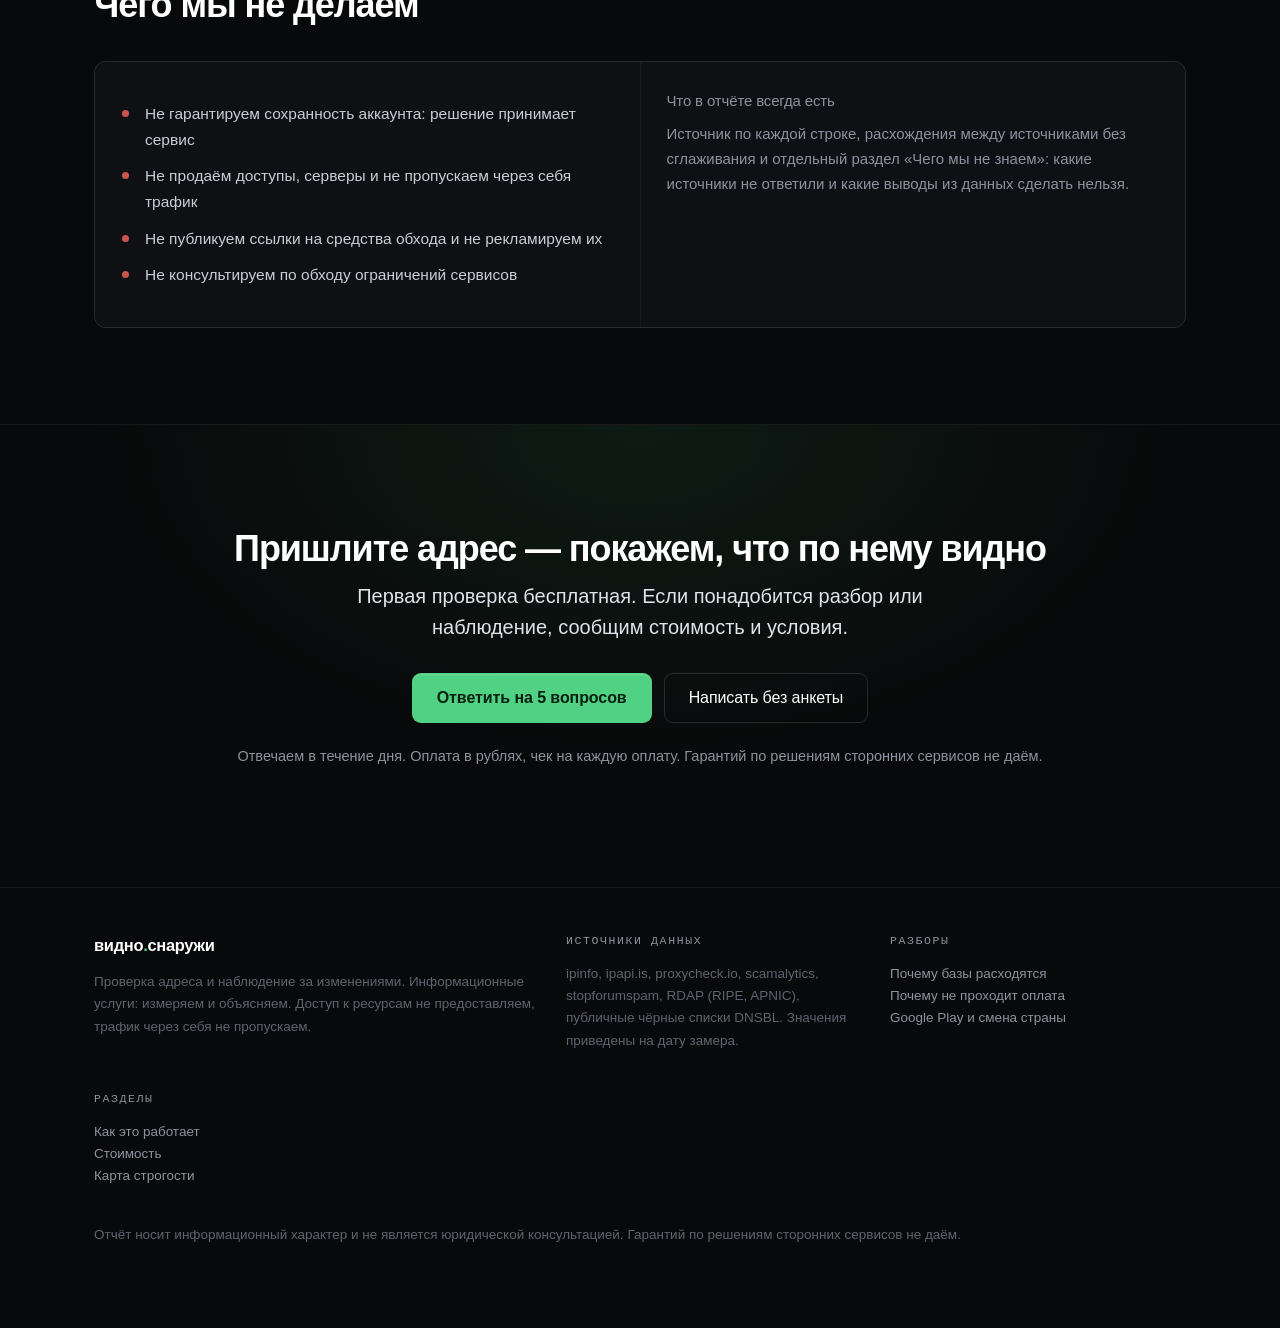
==== commit de3cb952: "Add files via upload" ====
--- a/issledovanie.html
+++ b/issledovanie.html
@@ -4,408 +4,385 @@
 <meta charset="utf-8">
 <meta name="viewport" content="width=device-width, initial-scale=1">
 <title>Исследование: что видно об адресе снаружи и как это меняется</title>
-<meta name="description" content="Проверяем IP-адрес по открытым базам и следим за изменениями. Показываем все источники сразу, включая те, что противоречат друг другу. Первая проверка бесплатная.">
+<meta name="description" content="Проверяем IP-адрес по открытым источникам и следим за изменениями. В отчёте — шесть групп данных, включая противоречащие друг другу. Первая проверка бесплатная.">
 <meta property="og:title" content="Что о вас видно снаружи">
-<meta property="og:description" content="Смотрим адрес по шести открытым базам, показываем противоречия и следим за изменениями. Без обещаний про аккаунты.">
-<meta property="og:type" content="website">
-<style>
-:root{
-  --bg:#0b0d11; --card:#14171d; --card2:#101318; --line:#252a33;
-  --fg:#eceff4; --dim:#939ba7; --dim2:#6f7885;
-  --ok:#57cf87; --warn:#eec257; --bad:#e8665a; --blue:#7fb6ff;
-  --r:14px;
-}
-*{box-sizing:border-box}
-html{scroll-behavior:smooth}
-body{margin:0;background:var(--bg);color:var(--fg);
-  font:16px/1.62 -apple-system,BlinkMacSystemFont,"Segoe UI",Roboto,Arial,sans-serif;
-  -webkit-font-smoothing:antialiased}
-.wrap{max-width:900px;margin:0 auto;padding:0 18px 90px}
-a{color:var(--ok)}
-nav.top{display:flex;flex-wrap:wrap;gap:6px 18px;padding:18px 0;font-size:14px;
-  border-bottom:1px solid var(--line);margin-bottom:8px}
-nav.top a{color:var(--dim);text-decoration:none}
-nav.top a:hover{color:var(--fg)}
-h1{font-size:clamp(28px,5.6vw,46px);line-height:1.1;letter-spacing:-1px;margin:34px 0 16px}
-h2{font-size:clamp(21px,3.8vw,29px);letter-spacing:-.5px;margin:0 0 8px}
-h3{font-size:17px;margin:0 0 6px}
-p{margin:0 0 14px}
-.lead{font-size:clamp(17px,2.6vw,20px);color:#c3cad4;max-width:44em}
-.muted{color:var(--dim)}
-.small{font-size:14px}
-section{padding:34px 0;border-top:1px solid var(--line)}
-section:first-of-type{border-top:0}
-.kicker{font-size:13px;letter-spacing:1.4px;text-transform:uppercase;color:var(--dim2);margin:0 0 10px}
-.btn{display:inline-block;background:var(--ok);color:#05200f;font-weight:700;padding:14px 22px;
-  border-radius:11px;text-decoration:none;border:0;font-size:16px;cursor:pointer;font-family:inherit}
-.btn.ghost{background:transparent;color:var(--fg);border:1px solid var(--line);font-weight:600}
-.btnrow{display:flex;flex-wrap:wrap;gap:10px;margin-top:18px}
-.card{background:var(--card);border:1px solid var(--line);border-radius:var(--r);padding:18px}
-.grid{display:grid;gap:12px}
-@media(min-width:640px){
-  .g2{grid-template-columns:1fr 1fr}
-  .g3{grid-template-columns:repeat(3,1fr)}
-}
-table{width:100%;border-collapse:collapse;font-size:15px}
-th,td{text-align:left;padding:9px 10px;border-bottom:1px solid var(--line)}
-th{color:var(--dim);font-weight:600;font-size:14px}
-tbody tr:hover{background:#171b22}
-.ok{color:var(--ok)}.warn{color:var(--warn)}.bad{color:var(--bad)}
-ul,ol{margin:0 0 12px;padding-left:20px}
-li{margin:6px 0}
-.tag{display:inline-block;font-size:12px;letter-spacing:.6px;text-transform:uppercase;
-  border-radius:999px;padding:3px 10px;border:1px solid var(--line);color:var(--dim);
-  background:var(--card2);margin:0 6px 6px 0}
-.tag.l1{color:#ff9e93;border-color:#57292a}
-.tag.l2{color:#f0c45a;border-color:#54451f}
-.tag.l3{color:#8fc6ff;border-color:#26415a}
-.tag.l4{color:#57cf87;border-color:#24513a}
-.steps{display:grid;gap:10px;margin-top:6px}
-@media(min-width:700px){.steps{grid-template-columns:repeat(4,1fr)}}
-.step{background:var(--card2);border:1px solid var(--line);border-radius:12px;padding:14px}
-.step b{display:block;margin-bottom:6px;font-size:15px}
-.step .n{font-size:12px;color:var(--dim2);letter-spacing:1px;display:block;margin-bottom:8px}
-.step.warnbox{border-color:#4d411d}
-.tabs{display:flex;flex-wrap:wrap;gap:8px;margin:14px 0}
-.tab{background:var(--card2);border:1px solid var(--line);color:var(--dim);border-radius:999px;
-  padding:8px 14px;font-size:14px;cursor:pointer;font-family:inherit}
-.tab:hover{color:var(--fg)}
-.tab[aria-selected="true"]{background:#1b2129;color:var(--fg);border-color:#39424f}
-.panel{display:none}
-.panel.on{display:block}
-.demo{background:var(--card2);border:1px solid var(--line);border-radius:var(--r);padding:16px}
-.demobar{display:flex;gap:10px;flex-wrap:wrap;align-items:center}
-.demobar select,.demobar input{background:#0e1116;border:1px solid var(--line);color:var(--fg);
-  border-radius:10px;padding:11px 12px;font-size:15px;font-family:inherit}
-.demoout{margin-top:14px}
-.line{display:flex;justify-content:space-between;gap:12px;padding:8px 0;
-  border-bottom:1px solid #1c2129;font-size:15px;opacity:0;transform:translateY(4px);
-  transition:opacity .28s,transform .28s}
-.line.show{opacity:1;transform:none}
-.line span:first-child{color:var(--dim)}
-.line span:last-child{text-align:right}
-.spin{display:inline-block;width:13px;height:13px;border:2px solid #2b323d;border-top-color:var(--ok);
-  border-radius:50%;animation:sp .7s linear infinite;vertical-align:-2px;margin-right:7px}
-@keyframes sp{to{transform:rotate(360deg)}}
-details{border:1px solid var(--line);border-radius:12px;padding:12px 14px;background:var(--card2);
-  margin:10px 0}
-summary{cursor:pointer;color:var(--fg);font-weight:600}
-details[open] summary{margin-bottom:10px}
-.price{font-size:27px;font-weight:700;letter-spacing:-.5px}
-.day{border-left:2px solid var(--line);padding:0 0 16px 16px}
-.day:last-child{border-left-color:transparent;padding-bottom:0}
-.day b{display:block}
-.day.good{border-left-color:var(--ok)}
-.day.bad{border-left-color:var(--bad)}
-footer{border-top:1px solid var(--line);margin-top:40px;padding-top:22px;color:var(--dim);font-size:14px}
-.note{border-left:3px solid var(--warn);padding-left:14px;color:#b9c1cc}
-</style>
-<link rel="stylesheet" href="stil-knopok.css">
+<meta property="og:description" content="Шесть групп открытых данных об адресе, расхождения между базами и наблюдение за изменениями. Без обещаний про аккаунты.">
+<meta property="og:type" content="article">
+<meta name="theme-color" content="#08090a">
+<link rel="icon" href="data:image/svg+xml,<svg xmlns='http://www.w3.org/2000/svg' viewBox='0 0 100 100'><rect width='100' height='100' rx='20' fill='%2308090a'/><circle cx='50' cy='50' r='24' fill='none' stroke='%2350d183' stroke-width='9'/><circle cx='50' cy='50' r='7' fill='%2350d183'/></svg>">
+<link rel="stylesheet" href="stil-sayta.css">
 </head>
 <body>
-<div class="wrap">
-
-<nav class="top">
-  <a href="index.html">Главная</a>
-  <a href="karta-strogosti.html">Карта строгости</a>
-  <a href="razbor-odin-ip-dve-pravdy.html">Базы противоречат друг другу</a>
-  <a href="razbor-pochemu-ne-prohodit-oplata.html">Почему не проходит оплата</a>
-  <a href="razbor-google-play-strana.html">Google Play и страна</a>
-</nav>
-
-<!-- БЛОК 1. ЗАГОЛОВОК -->
-<section>
-  <p class="kicker">проверка адреса и наблюдение</p>
-  <h1>Что о вас видно снаружи</h1>
-  <p class="lead">Мы исследуем, что о человеке видно снаружи по открытым источникам, и как эти
-  данные меняются со временем. Публикуем замеры, цитаты из документов сервисов и разборы
-  расхождений между базами. Проверяем адреса и наблюдаем за ними.</p>
-  <div class="btnrow">
-    <a class="btn" href="#zayavka">Проверить адрес бесплатно</a>
-    <a class="btn ghost" href="#demo">Посмотреть, как выглядит проверка</a>
-  </div>
-  <p class="small muted" style="margin-top:14px">Мы работаем как самозанятый, на каждую оплату
-  выдаём чек. Сохранность аккаунтов не гарантируем и ниже объясняем, почему это невозможно
-  в принципе.</p>
-</section>
-
-<!-- БЛОК 2. ДЕГРАДАЦИЯ -->
-<section>
-  <p class="kicker">зачем это нужно</p>
-  <h2>Адрес меняется без вас. И обычно молча</h2>
-  <p>Мы провели серию замеров и посмотрели в реестры. Диапазон, в котором находится один из
-  проверяемых нами адресов, зарегистрирован <strong>79 дней назад</strong> и ведётся
-  организацией-брокером, то есть структурой, которая сдаёт блоки адресов в аренду. Второй
-  диапазон из нашей выборки зарегистрирован <strong>172 дня назад</strong>.</p>
-  <p>Такие блоки переоформляют и пересдают. Адрес остаётся тем же, а владелец, сеть и репутация
-  меняются, и уведомлений об этом не приходит. Ниже четыре механизма, которые мы наблюдали
-  и которые прямо влияют на работу с сервисами.</p>
-
-  <div class="steps">
-    <div class="step warnbox"><span class="n">МЕХАНИЗМ 1</span><b>Диапазон переоформлен</b>
-      <span class="small muted">Адрес остаётся прежним, а владелец и история меняются. В реестре
-      это видно по датам и по держателю записи.</span></div>
-    <div class="step warnbox"><span class="n">МЕХАНИЗМ 2</span><b>Пометка приходит на весь блок</b>
-      <span class="small muted">Часть списков оценивает диапазон целиком, а не отдельный адрес.
-      В наших замерах такая пометка появлялась у адреса, который сам жалоб не имел.</span></div>
-    <div class="step warnbox"><span class="n">МЕХАНИЗМ 3</span><b>Меняется имя сети в реестре</b>
-      <span class="small muted">При смене сети или провайдера запись обновляется, и это первое,
-      на что смотрят проверяющие системы.</span></div>
-    <div class="step warnbox"><span class="n">МЕХАНИЗМ 4</span><b>Базы расходятся между собой</b>
-      <span class="small muted">Один и тот же адрес получает разные оценки в разных базах.
-      Мы показываем это в замерах ниже: это правило, а не исключение.</span></div>
-  </div>
-
-  <h3 style="margin-top:26px">Сводный случай из нашей выборки</h3>
-  <div class="card">
-    <div class="day good"><b>Период 1. Профиль ровный.</b>
-      <span class="muted small">Свежий диапазон, жалоб нет, признаков анонимизации нет.
-      В таком состоянии адрес проходит проверки без замечаний.</span></div>
-    <div class="day"><b>Период 2. Появляется первая пометка.</b>
-      <span class="muted small">В одной из баз адрес отмечен как датацентр. Само по себе это
-      не приговор, но выясняется только повторным замером: в первый раз пометки не было.</span></div>
-    <div class="day bad"><b>Период 3. Расхождение становится видимым.</b>
-      <span class="muted small">Адрес, окружение и платёжные данные перестают сходиться между
-      собой. Это то состояние, на которое реагируют проверки при оплате.</span></div>
-    <div class="day bad"><b>Период 4. Диапазон переоформлен.</b>
-      <span class="muted small">Запись в реестре обновлена: другой держатель, другая сеть.
-      У сервиса при этом остаётся история прошлых обращений, и она уже не совпадает
-      с текущим профилем адреса.</span></div>
-  </div>
-  <p class="note small" style="margin-top:16px">Это обобщённый случай, собранный из наших
-  наблюдений, а не предсказание для конкретного аккаунта. Мы не располагаем данными о том, как
-  поступит тот или иной сервис. Установленный факт другой: изменения происходят постоянно
-  и без уведомления. Наблюдение превращает молчание в измеримый сигнал.</p>
-</section>
-
-<!-- БЛОК 3. ЧТО ИЗМЕРЯЕМ -->
-<section>
-  <p class="kicker">методика</p>
-  <h2>Шесть групп данных, по которым оценивается адрес</h2>
-  <p>Каждый показатель берётся из открытого источника, и в отчёте указывается, из какого.
-  Оценки мы не додумываем и не выдаём за измерения.</p>
-  <div class="grid g2">
-    <div class="card"><h3>Кто владеет адресом</h3><p class="small muted" style="margin:0">Страна,
-    город, организация и номер сети. Плюс имя сети в реестре: там часто стоит слово, которое
-    читают проверяющие системы.</p></div>
-    <div class="card"><h3>Какой это адрес по типу</h3><p class="small muted" style="margin:0">Домашний
-    провайдер, датацентр или мобильный. Сервисы эту разницу видят, даже когда вам кажется,
-    что её нет.</p></div>
-    <div class="card"><h3>Признаки анонимизации</h3><p class="small muted" style="margin:0">Прокси,
-    VPN и Tor по двум независимым базам. Расхождение между ними фиксируется отдельной строкой
-    отчёта, а не сглаживается.</p></div>
-    <div class="card"><h3>Чёрные списки</h3><p class="small muted" style="margin:0">Пять основных
-    списков. Отказ списка отвечать фиксируется отдельно: это не то же самое, что отсутствие
-    попаданий.</p></div>
-    <div class="card"><h3>Жалобы</h3><p class="small muted" style="margin:0">Попадания в базы вроде
-    stopforumspam: показывает, фиксировался ли адрес в нежелательных рассылках.</p></div>
-    <div class="card"><h3>Границы измерения</h3><p class="small muted" style="margin:0">Обязательный
-    раздел отчёта: какие источники не ответили, что не проверялось и какие выводы из данных
-    сделать нельзя.</p></div>
-  </div>
-</section>
-
-<!-- БЛОК 4. ДЕМОНСТРАЦИЯ -->
+
+<header id="hdr">
+  <div class="wrap nav">
+    <a class="mark" href="index.html">видно<i>.</i>снаружи</a>
+    <nav class="navlinks">
+      <a href="issledovanie.html" aria-current="page">Исследование</a>
+      <a href="karta-strogosti.html">Карта строгости</a>
+      <a href="razbor-odin-ip-dve-pravdy.html">Разборы</a>
+      <a href="index.html#how">Как это работает</a>
+      <a href="index.html#offer">Стоимость</a>
+    </nav>
+    <a class="btn s" href="https://t.me/totallyaverage">Проверить адрес</a>
+    <button class="burger" id="burger" aria-label="Меню" aria-expanded="false" aria-controls="mobmenu"><svg viewBox="0 0 18 18" fill="none" stroke="currentColor" stroke-width="1.7" stroke-linecap="round" aria-hidden="true"><path d="M2 5h14M2 9h14M2 13h14"/></svg></button>
+  </div>
+  <nav class="mobmenu" id="mobmenu">
+    <a href="issledovanie.html" aria-current="page">Исследование</a>
+    <a href="karta-strogosti.html">Карта строгости</a>
+    <a href="razbor-odin-ip-dve-pravdy.html">Разборы</a>
+    <a href="index.html#how">Как это работает</a>
+    <a href="index.html#offer">Стоимость</a>
+    <a href="index.html#faq">Вопросы</a>
+    <a class="btn" href="https://t.me/totallyaverage">Проверить адрес</a>
+  </nav>
+</header>
+
+<section class="hero first">
+  <div class="wrap">
+    <p class="label rv">проверка адреса и наблюдение</p>
+    <h1 class="rv">Что о вас видно снаружи</h1>
+    <p class="lead rv">Измеряем, что об адресе известно по открытым источникам, и следим, как эти
+    данные меняются. Публикуем замеры, цитаты из документов сервисов и расхождения между базами.</p>
+    <div class="btnrow rv">
+      <a class="btn" href="https://t.me/totallyaverage?text=%D0%A5%D0%BE%D1%87%D1%83%20%D0%BF%D1%80%D0%BE%D0%B2%D0%B5%D1%80%D0%B8%D1%82%D1%8C%20%D0%B0%D0%B4%D1%80%D0%B5%D1%81.%20%D0%9E%D1%82%D0%B2%D0%B5%D1%87%D0%B0%D1%8E%20%D0%BD%D0%B0%20%D0%BF%D1%8F%D1%82%D1%8C%20%D0%B2%D0%BE%D0%BF%D1%80%D0%BE%D1%81%D0%BE%D0%B2%3A%0A%0A1.%20%D0%A7%D1%82%D0%BE%20%D0%B7%D0%B0%20%D0%B0%D0%B4%D1%80%D0%B5%D1%81%20%D0%B8%20%D1%87%D0%B5%D0%B9%20%28%D0%B2%D0%B0%D1%88%20%D1%81%D0%B5%D1%80%D0%B2%D0%B5%D1%80%2C%20%D0%B4%D0%BE%D0%BC%D0%B0%D1%88%D0%BD%D0%B8%D0%B9%20%D0%B8%D0%BD%D1%82%D0%B5%D1%80%D0%BD%D0%B5%D1%82%2C%20%D0%B0%D0%B4%D1%80%D0%B5%D1%81%20%D1%81%D0%B5%D1%80%D0%B2%D0%B8%D1%81%D0%B0%29%3A%0A2.%20%D0%9A%D0%B0%D0%BA%D0%B8%D0%B5%20%D1%81%D0%B5%D1%80%D0%B2%D0%B8%D1%81%D1%8B%20%D0%B8%20%D0%B0%D0%BA%D0%BA%D0%B0%D1%83%D0%BD%D1%82%D1%8B%20%D0%B2%D0%B0%D0%B6%D0%BD%D1%8B%3A%0A3.%20%D0%A7%D1%82%D0%BE%20%D0%BD%D0%B5%20%D1%80%D0%B0%D0%B1%D0%BE%D1%82%D0%B0%D0%B5%D1%82%20%28%D0%BE%D0%BF%D0%BB%D0%B0%D1%82%D0%B0%2C%20%D0%BF%D1%80%D0%BE%D0%B2%D0%B5%D1%80%D0%BA%D0%B0%20%D0%BB%D0%B8%D1%87%D0%BD%D0%BE%D1%81%D1%82%D0%B8%2C%20%D0%BE%D0%B3%D1%80%D0%B0%D0%BD%D0%B8%D1%87%D0%B5%D0%BD%D0%B8%D1%8F%2C%20%D0%B1%D0%BB%D0%BE%D0%BA%D0%B8%D1%80%D0%BE%D0%B2%D0%BA%D0%B0%29%3A%0A4.%20%D0%A7%D1%82%D0%BE%20%D0%BC%D0%B5%D0%BD%D1%8F%D0%BB%D0%BE%D1%81%D1%8C%20%D0%B7%D0%B0%20%D0%BC%D0%B5%D1%81%D1%8F%D1%86%20%28%D0%B0%D0%B4%D1%80%D0%B5%D1%81%2C%20%D0%BA%D0%B0%D1%80%D1%82%D0%B0%2C%20%D0%BE%D0%BF%D0%BB%D0%B0%D1%82%D0%B0%2C%20%D1%83%D1%81%D1%82%D1%80%D0%BE%D0%B9%D1%81%D1%82%D0%B2%D0%BE%29%3A%0A5.%20%D0%A7%D1%82%D0%BE%20%D1%85%D0%BE%D1%87%D1%83%20%D0%BF%D0%BE%D0%BB%D1%83%D1%87%D0%B8%D1%82%D1%8C%20%28%D0%BA%D0%B0%D1%80%D1%82%D0%B8%D0%BD%D0%B0%2C%20%D0%BF%D0%BB%D0%B0%D0%BD%2C%20%D0%BD%D0%B0%D0%B1%D0%BB%D1%8E%D0%B4%D0%B5%D0%BD%D0%B8%D0%B5%29%3A">Проверить адрес бесплатно</a>
+      <a class="btn ghost" href="#demo">Формат отчёта</a>
+    </div>
+    <div class="metrics rv">
+      <span><b>4,5 секунды</b> на замер</span>
+      <span><b>6 групп данных</b> в отчёте</span>
+      <span>чек на оплату</span>
+    </div>
+  </div>
+</section>
+
+<section>
+  <div class="wrap">
+    <p class="label rv">зачем это нужно</p>
+    <h2 class="rv">Адрес меняется без вас и без уведомления</h2>
+    <p class="rv" style="max-width:64em">По реестрам (RDAP): диапазон, в котором находится один
+    из проверяемых нами адресов, зарегистрирован <b>79 дней назад</b> и ведётся брокером
+    IP-адресов; второй диапазон из выборки — <b>172 дня назад</b>. Такие блоки переоформляют
+    и пересдают. Адрес остаётся прежним, а владелец, имя сети и репутация меняются.</p>
+
+    <div class="g2 rv" style="margin-top:36px">
+      <div class="cell"><span class="n">МЕХАНИЗМ 1</span><h3>Диапазон переоформлен</h3>
+        <p>Владелец и история адреса меняются; в реестре это видно по датам и держателю записи.</p></div>
+      <div class="cell"><span class="n">МЕХАНИЗМ 2</span><h3>Пометка на весь блок</h3>
+        <p>Часть списков оценивает диапазон целиком. В наших замерах пометка появлялась у адреса,
+        который сам жалоб не имел.</p></div>
+      <div class="cell"><span class="n">МЕХАНИЗМ 3</span><h3>Меняется имя сети в реестре</h3>
+        <p>При смене сети или провайдера запись обновляется: у нашего выхода в имени сети прямо
+        стоит хостинг.</p></div>
+      <div class="cell"><span class="n">МЕХАНИЗМ 4</span><h3>Источники расходятся</h3>
+        <p>Один адрес получает разные оценки в разных базах. Для наших замеров это правило,
+        а не исключение.</p></div>
+    </div>
+
+    <h3 class="rv" style="margin-top:52px">Как менялся профиль одного адреса</h3>
+    <div class="steps rv" style="margin-top:28px;grid-template-columns:repeat(2,1fr)">
+      <div class="step"><span class="n">ПЕРИОД 1</span><h3>Профиль ровный</h3>
+        <p>Свежий диапазон, жалоб нет, признаков анонимизации нет.</p></div>
+      <div class="step"><span class="n">ПЕРИОД 2</span><h3>Первая пометка</h3>
+        <p>Одна из баз отмечает адрес как датацентр. В первом замере этой пометки не было.</p></div>
+      <div class="step"><span class="n">ПЕРИОД 3</span><h3>Расхождение видно</h3>
+        <p>Адрес, окружение и платёжные данные перестают сходиться между собой.</p></div>
+      <div class="step"><span class="n">ПЕРИОД 4</span><h3>Диапазон переоформлен</h3>
+        <p>В реестре другой держатель и другая сеть, а у сервиса осталась история прошлых
+        обращений.</p></div>
+    </div>
+    <p class="note rv" style="margin-top:30px;max-width:64em">Это обобщение наших наблюдений,
+    а не прогноз для конкретного аккаунта: как поступит сервис, нам не известно. Установленный
+    факт: изменения происходят постоянно и без уведомления.</p>
+  </div>
+</section>
+
+<section>
+  <div class="wrap">
+    <p class="label rv">методика</p>
+    <h2 class="rv">Шесть групп данных</h2>
+    <div class="tablewrap rv" style="margin-top:32px">
+      <table>
+        <thead><tr><th>Группа</th><th>Что в неё входит</th><th>Источник</th></tr></thead>
+        <tbody>
+          <tr><td>Владелец адреса</td><td>страна, город, организация, номер сети, имя сети в реестре</td><td class="mono">ipinfo, RDAP</td></tr>
+          <tr><td>Тип адреса</td><td>домашний провайдер, датацентр или мобильный</td><td class="mono">proxycheck</td></tr>
+          <tr><td>Признаки анонимизации</td><td>прокси, VPN и Tor по двум независимым базам</td><td class="mono">ipapi.is, scamalytics</td></tr>
+          <tr><td>Чёрные списки</td><td>пять основных списков DNSBL; отказ списка отвечать — отдельная строка</td><td class="mono">DNSBL</td></tr>
+          <tr><td>Жалобы</td><td>попадания в базы вроде stopforumspam</td><td class="mono">stopforumspam</td></tr>
+          <tr><td>Границы измерения</td><td>какие источники не ответили и какие выводы из данных сделать нельзя</td><td class="mono">наш раздел</td></tr>
+        </tbody>
+      </table>
+    </div>
+    <p class="small dim rv" style="margin-top:18px">Каждый показатель берётся из открытого
+    источника, и в отчёте указано, из какого. Оценки не выдаём за измерения.</p>
+  </div>
+</section>
+
 <section id="demo">
-  <p class="kicker">примеры из выборки</p>
-  <h2>Разные адреса пробиваются по-разному</h2>
-  <p>Ниже три случая из наших замеров: ровный адрес, адрес хостинга с признаками анонимизации
-  и адрес, недавно сменивший держателя. Выберите случай и посмотрите результат.</p>
-
-  <div class="demo">
-    <div class="demobar">
-      <select id="case" aria-label="Пример адреса">
-        <option value="clean">Адрес, который сегодня в порядке</option>
-        <option value="hosting">Адрес хостинга с признаками прокси</option>
-        <option value="moved">Адрес, который недавно перешёл к другому владельцу</option>
-      </select>
-      <button class="btn" id="go">Показать проверку</button>
-    </div>
-    <div class="demoout" id="out"></div>
-  </div>
-  <p class="small muted" style="margin-top:12px">Приведены реальные адреса из нашей выборки
-  с результатами замеров, чтобы был виден формат отчёта. Адреса клиентов мы обрабатываем
-  вручную: заявки принимает и разбор делает человек, а не скрипт.</p>
-</section>
-
-<!-- БЛОК 5. ДОКАЗАТЕЛЬСТВО -->
-<section>
-  <p class="kicker">наш замер</p>
-  <h2>Один показатель вводит в заблуждение. Поэтому мы приводим шесть</h2>
-  <p>Два адреса из выборки, проверенные по одним и тем же базам в один момент времени.</p>
-  <div class="card" style="padding:6px 14px 12px">
-  <table>
-    <thead><tr><th>Показатель</th><th>Адрес A</th><th>Адрес B</th></tr></thead>
-    <tbody>
-      <tr><td>Страна</td><td>Польша</td><td>Малайзия</td></tr>
-      <tr><td>proxycheck: прокси / тип / риск</td><td class="ok">no / Business / 0</td>
-        <td class="bad">yes / VPN / 66</td></tr>
-      <tr><td>fraud score (scamalytics)</td><td>0 (low)</td><td>0 (low)</td></tr>
-      <tr><td>признаки (scamalytics)</td><td class="warn">VPN: да, датацентр: да</td>
-        <td class="warn">VPN: да, датацентр: да</td></tr>
-      <tr><td>жалобы на спам</td><td>0</td><td>0</td></tr>
-      <tr><td>диапазон зарегистрирован</td><td>79 дней назад</td>
-        <td class="bad">172 дня назад</td></tr>
-    </tbody>
-  </table>
-  </div>
-  <p style="margin-top:16px">Обратите внимание на строку с fraud score у адреса B: значение
-  <strong>равно нулю</strong>, то есть популярные бесплатные проверки покажут «чисто». При этом
-  вторая база в тот же момент времени классифицирует этот адрес как VPN с риском 66. Это и есть
-  причина, по которой мы не публикуем вывод по одному показателю.</p>
-  <p class="small muted">Подробный разбор, почему базы расходятся,
-  <a href="razbor-odin-ip-dve-pravdy.html">в отдельной заметке</a>.</p>
-</section>
-
-<!-- БЛОК 6. СЕРВИСЫ -->
-<section>
-  <p class="kicker">справочник</p>
-  <h2>Сервисы относятся к этому по-разному</h2>
-  <p>Мы разобрали десять сервисов по их собственным документам и распределили по четырём
-  категориям: от прямого запрета до прямого разрешения. Переключайте категории.</p>
-
-  <div class="tabs" role="tablist">
-    <button class="tab" role="tab" aria-selected="true" data-p="p1">Запрещают прямо</button>
-    <button class="tab" role="tab" aria-selected="false" data-p="p2">Называют VPN</button>
-    <button class="tab" role="tab" aria-selected="false" data-p="p3">Слова «VPN» нет</button>
-    <button class="tab" role="tab" aria-selected="false" data-p="p4">Разрешают</button>
-  </div>
-
-  <div class="panel on" id="p1">
-    <div class="card"><span class="tag l1">Steam</span>
-      <p class="small" style="margin:8px 0 0">В соглашении прямой запрет на маскировку места
-      проживания через IP-прокси, а транзакции через анонимные прокси отклоняются. Санкция:
-      лишение аккаунта, причём <strong>без возврата средств</strong>, включая остаток
-      кошелька.</p></div>
-  </div>
-  <div class="panel" id="p2">
-    <div class="card"><span class="tag l2">Google Play</span>
-      <p class="small" style="margin:8px 0 0">В причинах отказа в смене страны прямо сказано:
-      «вы находитесь за пределами страны» и «или если вы используете VPN». Смена страны возможна
-      не раньше чем через 90 дней. Виртуальные карты не принимаются.</p></div>
-    <div class="card" style="margin-top:10px"><span class="tag l2">Netflix</span>
-      <p class="small" style="margin:8px 0 0">Ошибка E106: «похоже, вы используете VPN или прокси».
-      Войти это не мешает, но каталог урезается до того, на что у сервиса есть права
-      по всему миру.</p></div>
-    <div class="card" style="margin-top:10px"><span class="tag l2">Spotify</span>
-      <p class="small" style="margin:8px 0 0">В статье про выявление злоупотреблений: «вы
-      используете VPN» и предписание отключить его. Отдельной политики «VPN запрещён» нет.</p></div>
-  </div>
-  <div class="panel" id="p3">
-    <div class="card"><span class="tag l3">Claude</span>
-      <p class="small" style="margin:8px 0 0">Слов «VPN» и «proxy» в документах нет, мы проверили
-      все политики и условия. Зато есть требование <strong>физически находиться</strong>
-      в поддерживаемой стране и правила по платёжным данным.</p></div>
-    <div class="card" style="margin-top:10px"><span class="tag l3">ChatGPT</span>
-      <p class="small" style="margin:8px 0 0">Слов «VPN» и «proxy» в условиях нет вообще.
-      В справке VPN упоминается как помеха при проверке активности. Карта должна быть
-      из поддерживаемой страны.</p></div>
-    <div class="card" style="margin-top:10px"><span class="tag l3">Apple ID и Stripe</span>
-      <p class="small" style="margin:8px 0 0">У Apple прямого запрета нет, карта продавцу
-      не передаётся. У Stripe речь не про VPN, а про несовпадение стран карты и адреса:
-      это видно в данных платежа.</p></div>
-  </div>
-  <div class="panel" id="p4">
-    <div class="card"><span class="tag l4">Upwork</span>
-      <p class="small" style="margin:8px 0 0">Единственный из разобранных, кто говорит прямо:
-      «да, использовать VPN разрешено», при условии что страна в профиле указана честно
-      и адрес не скачет между странами.</p></div>
-  </div>
-
-  <p class="small muted" style="margin-top:14px">Ключевой вывод разбора: отсутствие слова «VPN»
-  в документах не означает отсутствия правила. У Claude и ChatGPT этого слова нет потому, что
-  требование сформулировано через страну и платёжное звено. Полная карта с цитатами
-  <a href="karta-strogosti.html">здесь</a>.</p>
-</section>
-
-<!-- БЛОК 7. ЦЕНЫ -->
-<section>
-  <p class="kicker">цены</p>
-  <h2>Сколько это стоит</h2>
-  <div class="grid g2" style="margin-top:14px">
-    <div class="card"><span class="tag">вход</span>
-      <div class="price">0 ₽</div>
-      <p class="small muted" style="margin:8px 0 0">Проверка одного адреса: страна, сеть, тип,
-      признаки, чёрные списки. Без оплаты и без обязательств.</p></div>
-    <div class="card"><span class="tag">разбор</span>
-      <div class="price">1 000 ₽</div>
-      <p class="small muted" style="margin:8px 0 0">Отчёт, разбор конфигурации и выводы по вашей
-      ситуации. Один раз, плюс ответы на вопросы после отчёта.</p></div>
-    <div class="card" style="border-color:#24513a"><span class="tag l4">главное</span>
-      <div class="price">1 000 ₽ / мес</div>
-      <p class="small muted" style="margin:8px 0 0">Наблюдение за тремя сервисами. Перепроверяю
-      регулярно и пишу, если что-то изменилось.</p></div>
-    <div class="card"><span class="tag">для нескольких аккаунтов</span>
-      <div class="price">2 000 ₽ / мес</div>
-      <p class="small muted" style="margin:8px 0 0">То же самое, но для десяти сервисов.</p></div>
-  </div>
-  <p style="margin-top:16px">Подписка дороже разовой проверки потому, что она длится. Разовый
-  отчёт фиксирует состояние на дату, а наблюдение выявляет изменения, которые в единичном
-  замере не видны: профиль адреса может измениться через две недели после проверки.</p>
-</section>
-
-<!-- БЛОК 8. ГРАНИЦЫ -->
-<section>
-  <p class="kicker">границы</p>
-  <h2>Чего мы не делаем и почему</h2>
-  <div class="grid g2">
-    <div class="card" style="border-color:#4f2723">
-      <h3>Не гарантируем сохранность аккаунта</h3>
-      <p class="small muted" style="margin:0">Решение принимает сервис, а не мы. Тот, кто
-      гарантирует сохранность аккаунта, обещает то, чего не может знать. В каждом отчёте есть
-      раздел о границах измерения.</p></div>
-    <div class="card" style="border-color:#4f2723">
-      <h3>Не продаём доступы и серверы</h3>
-      <p class="small muted" style="margin:0">Мы не предоставляем доступ к ресурсам и не пропускаем
-      через себя трафик. Предмет работы: измерение адреса, который у вас уже есть, и конфигурации
-      вашего оборудования.</p></div>
-    <div class="card" style="border-color:#4f2723">
-      <h3>Не рекомендуем сервисы и не публикуем ссылки</h3>
-      <p class="small muted" style="margin:0">Рекомендация конкретного сервиса за вознаграждение
-      является рекламой, а реклама средств обхода наказывается штрафом. Мы в этом не
-      участвуем.</p></div>
-    <div class="card" style="border-color:#4f2723">
-      <h3>Не выясняем, зачем вам адрес</h3>
-      <p class="small muted" style="margin:0">Предмет работы: измерение. Консультирование
-      по обходу ограничений в него не входит. Решение о том, как использовать отчёт, принимаете
-      вы.</p></div>
-  </div>
-</section>
-
-<!-- БЛОК 9. ЗАЯВКА -->
-<section id="zayavka">
-  <p class="kicker">начать</p>
-  <h2>Пришлите адрес, и мы покажем, что по нему видно</h2>
-  <p>Первая проверка бесплатная. Если понадобится разбор или наблюдение, сообщим стоимость
-  и условия без уговоров.</p>
-  <div class="btnrow">
-    <a class="btn" href="https://t.me/totallyaverage">Написать в Telegram</a>
-  </div>
-  <p class="small muted" style="margin-top:14px"> Оплата
-  в рублях, чек на каждую оплату. Гарантий по решениям сторонних сервисов мы не даём.</p>
+  <div class="wrap">
+    <p class="label rv">примеры из выборки</p>
+    <h2 class="rv">Формат отчёта</h2>
+    <p class="rv">Три случая из наших замеров. Выберите любой.</p>
+
+    <div class="demo rv" style="margin-top:32px">
+      <div class="demobar">
+        <select id="case" aria-label="Пример адреса">
+          <option value="clean">Адрес, который сегодня в порядке</option>
+          <option value="hosting">Адрес хостинга с признаками прокси</option>
+          <option value="moved">Адрес, который недавно перешёл к другому владельцу</option>
+        </select>
+        <button class="btn" id="go">Показать проверку</button>
+      </div>
+      <div class="demoout" id="out"></div>
+    </div>
+    <p class="small dim rv" style="margin-top:18px">Адреса реальные, результаты — из наших замеров.
+    Адреса клиентов обрабатываются вручную: заявку принимает и разбор делает человек.</p>
+  </div>
+</section>
+
+<section>
+  <div class="wrap">
+    <p class="label rv">наш замер</p>
+    <h2 class="rv">Один показатель вводит в заблуждение</h2>
+    <p class="rv" style="max-width:64em">Два адреса, проверенные по одним и тем же источникам
+    в один момент времени.</p>
+    <div class="tablewrap rv" style="margin-top:32px">
+      <table>
+        <thead><tr><th>Показатель</th><th>Адрес A</th><th>Адрес B</th></tr></thead>
+        <tbody>
+          <tr><td>Страна</td><td>Польша</td><td>Малайзия</td></tr>
+          <tr><td>proxycheck: прокси / тип / риск</td><td class="ok">no / Business / 0</td>
+            <td class="no">yes / VPN / 66</td></tr>
+          <tr><td>fraud score (scamalytics)</td><td>0 (low)</td><td>0 (low)</td></tr>
+          <tr><td>признаки (scamalytics)</td><td class="warn">VPN: да, датацентр: да</td>
+            <td class="warn">VPN: да, датацентр: да</td></tr>
+          <tr><td>жалобы на спам</td><td>0</td><td>0</td></tr>
+          <tr><td>диапазон зарегистрирован</td><td>79 дней назад</td>
+            <td class="no">172 дня назад</td></tr>
+        </tbody>
+      </table>
+    </div>
+    <p class="rv" style="margin-top:26px;max-width:64em">У адреса B fraud score <b>равен нулю</b>:
+    бесплатные проверки покажут «чисто». Вторая база в тот же момент классифицирует этот адрес
+    как VPN с риском 66. Поэтому вывода по одному показателю мы не публикуем.</p>
+    <div class="btnrow rv">
+      <a class="btn ghost" href="razbor-odin-ip-dve-pravdy.html">Разбор расхождения</a>
+    </div>
+  </div>
+</section>
+
+<section>
+  <div class="wrap">
+    <p class="label rv">справочник</p>
+    <h2 class="rv">Четырнадцать сервисов и их требования</h2>
+    <p class="rv" style="max-width:64em">Разобрали четырнадцать сервисов по их собственным документам
+    и распределили по четырём категориям строгости: от прямого запрета маскировки адреса
+    до прямого разрешения.</p>
+
+    <div class="tablewrap rv" style="margin-top:32px">
+      <table>
+        <thead><tr><th>Сервис</th><th>Кат.</th><th>Что требует по документам</th><th>Ключевой риск</th></tr></thead>
+        <tbody>
+          <tr><td><span class="srv-name"><span class="logo-tile sm"><img src="logo/steam.svg" alt="" loading="lazy"></span><b>Steam</b></span></td><td><span class="tag i">I</span></td>
+            <td>прямой запрет IP-прокси в соглашении (п. 3.A)</td>
+            <td>лишение аккаунта <b>без возврата средств</b></td></tr>
+          <tr><td><span class="srv-name"><span class="logo-tile sm"><img src="logo/google-play.svg" alt="" loading="lazy"></span><b>Google Play</b></span></td><td><span class="tag ii">II</span></td>
+            <td>VPN назван причиной отказа в смене страны; виртуальные карты не принимаются</td>
+            <td>смена страны заперта на 90 дней</td></tr>
+          <tr><td><span class="srv-name"><span class="logo-tile sm"><img src="logo/netflix.svg" alt="" loading="lazy"></span><b>Netflix</b></span></td><td><span class="tag ii">II</span></td>
+            <td>ошибка E106: «похоже, вы используете VPN или прокси»</td>
+            <td>каталог урезается до глобальных прав сервиса</td></tr>
+          <tr><td><span class="srv-name"><span class="logo-tile sm"><img src="logo/spotify.svg" alt="" loading="lazy"></span><b>Spotify</b></span></td><td><span class="tag ii">II</span></td>
+            <td>в статье о злоупотреблениях: «вы используете VPN» и предписание отключить</td>
+            <td>блокировка запросов</td></tr>
+          <tr><td><span class="srv-name"><span class="logo-tile sm"><img src="logo/claude.svg" alt="" loading="lazy"></span><b>Claude</b></span></td><td><span class="tag iii">III</span></td>
+            <td>слов «VPN» и «proxy» нет; требуется <b>физически находиться</b> в стране</td>
+            <td>смена страны и платёжного звена</td></tr>
+          <tr><td><span class="srv-name"><span class="logo-tile sm"><img src="logo/chatgpt.svg" alt="" loading="lazy"></span><b>ChatGPT</b></span></td><td><span class="tag iii">III</span></td>
+            <td>слов «VPN»/«proxy» нет; карта должна быть из поддерживаемой страны</td>
+            <td>регион выпуска карты, резкая смена адреса</td></tr>
+          <tr><td><span class="srv-name"><span class="logo-tile sm"><img src="logo/apple.svg" alt="" loading="lazy"></span><b>Apple ID</b></span></td><td><span class="tag iii">III</span></td>
+            <td>прямого запрета нет; карта продавцу не передаётся</td>
+            <td>блокировка при нарушениях</td></tr>
+          <tr><td><span class="srv-name"><span class="logo-tile sm"><img src="logo/stripe.svg" alt="" loading="lazy"></span><b>Stripe</b></span></td><td><span class="tag iii">III</span></td>
+            <td>не про VPN: несовпадение стран карты и адреса видно в платеже</td>
+            <td>расхождение адреса и платёжных данных</td></tr>
+          <tr><td><span class="srv-name"><span class="logo-tile sm"><img src="logo/upwork.svg" alt="" loading="lazy"></span><b>Upwork</b></span></td><td><span class="tag iv">IV</span></td>
+            <td>VPN разрешён при честно указанной стране в профиле</td>
+            <td>искажение реального местоположения</td></tr>
+          <tr><td><span class="srv-name"><span class="logo-tile sm"><img src="logo/binance.svg" alt="" loading="lazy"></span><b>Binance</b></span></td><td><span class="tag i">I</span></td>
+            <td>запрет обходить ограничения, в том числе через virtual private network; запрет быть резидентом запрещённой юрисдикции</td>
+            <td>заморозка средств и аккаунта до выяснения</td></tr>
+          <tr><td><span class="srv-name"><span class="logo-tile sm"><img src="logo/bybit.svg" alt="" loading="lazy"></span><b>Bybit</b></span></td><td><span class="tag iii">III</span></td>
+            <td>слова «VPN» нет; запрещены неверные сведения о местоположении и месте жительства</td>
+            <td>закрытие аккаунта с ликвидацией позиций</td></tr>
+          <tr><td><span class="srv-name"><span class="logo-tile sm"><img src="logo/coinbase.svg" alt="" loading="lazy"></span><b>Coinbase</b></span></td><td><span class="tag zero">особая</span></td>
+            <td>слова «VPN» нет; в полученной редакции — требуется проживание в США</td>
+            <td>блокировка без объяснения; 90 дней на вывод</td></tr>
+          <tr><td><span class="srv-name"><span class="logo-tile sm"><img src="logo/midjourney.svg" alt="" loading="lazy"></span><b>Midjourney</b></span></td><td><span class="tag zero">вне шкалы</span></td>
+            <td>слов «VPN», «proxy», «virtual private network» нет; требований к стране нет</td>
+            <td>блокировка «в любое время и по любой причине»</td></tr>
+          <tr><td><span class="srv-name"><span class="logo-tile sm"><img src="logo/revolut.svg" alt="" loading="lazy"></span><b>Revolut</b></span></td><td><span class="tag zero">особая</span></td>
+            <td>требуется <b>проживание</b> в поддерживаемой стране</td>
+            <td>для РФ не вариант: адресом не решается</td></tr>
+        </tbody>
+      </table>
+    </div>
+
+    <p class="small dim rv" style="margin-top:18px;max-width:64em">Категория I — прямой запрет;
+    II — VPN назван причиной; III — слова «VPN» в документах нет, но есть требования по стране
+    и платежу; IV — VPN разрешён. Отдельно стоят те, у кого требование не решается адресом вовсе:
+    <b>Revolut</b> и <b>Coinbase</b> требуют проживания в поддерживаемой стране, а у
+    <b>Midjourney</b> запрета нет, но есть право заблокировать аккаунт без объяснения причин. Главный вывод: отсутствие слова «VPN» не означает отсутствия
+    правила — у Claude и ChatGPT оно сформулировано через регион и платёжное звено. Требования
+    сервисов мы документируем, но не консультируем по их обходу.</p>
+    <div class="btnrow rv">
+      <a class="btn ghost" href="karta-strogosti.html">Полная карта с цитатами</a>
+    </div>
+  </div>
+</section>
+
+<section>
+  <div class="wrap">
+    <p class="label rv">цены</p>
+    <h2 class="rv">Стоимость</h2>
+    <div class="offers rv">
+      <div class="offer">
+        <span class="tag gray">вход</span>
+        <h3>Проверка адреса</h3>
+        <div class="sum">0 ₽</div>
+        <p>Страна, сеть, тип, признаки, чёрные списки.</p>
+        <a class="btn ghost w" href="https://t.me/totallyaverage">Прислать адрес</a>
+      </div>
+      <div class="offer main">
+        <span class="tag">главное</span>
+        <h3>Наблюдение</h3>
+        <div class="sum">1 000 ₽ <small>/ мес</small></div>
+        <p>До трёх сервисов: перепроверяем регулярно и сообщаем, если что-то изменилось.</p>
+        <a class="btn w" href="https://t.me/totallyaverage">Подключить</a>
+      </div>
+      <div class="offer">
+        <span class="tag gray">разово</span>
+        <h3>Разбор</h3>
+        <div class="sum">1 000 ₽</div>
+        <p>Отчёт, разбор конфигурации и выводы по вашей ситуации, с ответами на вопросы.</p>
+        <a class="btn ghost w" href="https://t.me/totallyaverage">Заказать</a>
+      </div>
+    </div>
+    <p class="small dim rv" style="margin-top:18px">Больше трёх сервисов — 2 000 ₽ в месяц.
+    Разовый отчёт фиксирует состояние на дату; наблюдение ловит изменения, которых в единичном
+    замере не видно.</p>
+  </div>
+</section>
+
+<section>
+  <div class="wrap">
+    <p class="label rv">границы</p>
+    <h2 class="rv">Чего мы не делаем</h2>
+    <div class="g2 rv" style="margin-top:36px">
+      <div class="cell">
+        <ul class="plain x">
+          <li>Не гарантируем сохранность аккаунта: решение принимает сервис</li>
+          <li>Не продаём доступы, серверы и не пропускаем через себя трафик</li>
+          <li>Не публикуем ссылки на средства обхода и не рекламируем их</li>
+          <li>Не консультируем по обходу ограничений сервисов</li>
+        </ul>
+      </div>
+      <div class="cell">
+        <p class="q">Что в отчёте всегда есть</p>
+        <p>Источник по каждой строке, расхождения между источниками без сглаживания и отдельный
+        раздел «Чего мы не знаем»: какие источники не ответили и какие выводы из данных сделать
+        нельзя.</p>
+      </div>
+    </div>
+  </div>
+</section>
+
+<section class="final" id="zayavka">
+  <div class="wrap">
+    <h2>Пришлите адрес — покажем, что по нему видно</h2>
+    <p class="lead">Первая проверка бесплатная. Если понадобится разбор или наблюдение,
+    сообщим стоимость и условия.</p>
+    <div class="btnrow">
+      <a class="btn" href="https://t.me/totallyaverage?text=%D0%A5%D0%BE%D1%87%D1%83%20%D0%BF%D1%80%D0%BE%D0%B2%D0%B5%D1%80%D0%B8%D1%82%D1%8C%20%D0%B0%D0%B4%D1%80%D0%B5%D1%81.%20%D0%9E%D1%82%D0%B2%D0%B5%D1%87%D0%B0%D1%8E%20%D0%BD%D0%B0%20%D0%BF%D1%8F%D1%82%D1%8C%20%D0%B2%D0%BE%D0%BF%D1%80%D0%BE%D1%81%D0%BE%D0%B2%3A%0A%0A1.%20%D0%A7%D1%82%D0%BE%20%D0%B7%D0%B0%20%D0%B0%D0%B4%D1%80%D0%B5%D1%81%20%D0%B8%20%D1%87%D0%B5%D0%B9%20%28%D0%B2%D0%B0%D1%88%20%D1%81%D0%B5%D1%80%D0%B2%D0%B5%D1%80%2C%20%D0%B4%D0%BE%D0%BC%D0%B0%D1%88%D0%BD%D0%B8%D0%B9%20%D0%B8%D0%BD%D1%82%D0%B5%D1%80%D0%BD%D0%B5%D1%82%2C%20%D0%B0%D0%B4%D1%80%D0%B5%D1%81%20%D1%81%D0%B5%D1%80%D0%B2%D0%B8%D1%81%D0%B0%29%3A%0A2.%20%D0%9A%D0%B0%D0%BA%D0%B8%D0%B5%20%D1%81%D0%B5%D1%80%D0%B2%D0%B8%D1%81%D1%8B%20%D0%B8%20%D0%B0%D0%BA%D0%BA%D0%B0%D1%83%D0%BD%D1%82%D1%8B%20%D0%B2%D0%B0%D0%B6%D0%BD%D1%8B%3A%0A3.%20%D0%A7%D1%82%D0%BE%20%D0%BD%D0%B5%20%D1%80%D0%B0%D0%B1%D0%BE%D1%82%D0%B0%D0%B5%D1%82%20%28%D0%BE%D0%BF%D0%BB%D0%B0%D1%82%D0%B0%2C%20%D0%BF%D1%80%D0%BE%D0%B2%D0%B5%D1%80%D0%BA%D0%B0%20%D0%BB%D0%B8%D1%87%D0%BD%D0%BE%D1%81%D1%82%D0%B8%2C%20%D0%BE%D0%B3%D1%80%D0%B0%D0%BD%D0%B8%D1%87%D0%B5%D0%BD%D0%B8%D1%8F%2C%20%D0%B1%D0%BB%D0%BE%D0%BA%D0%B8%D1%80%D0%BE%D0%B2%D0%BA%D0%B0%29%3A%0A4.%20%D0%A7%D1%82%D0%BE%20%D0%BC%D0%B5%D0%BD%D1%8F%D0%BB%D0%BE%D1%81%D1%8C%20%D0%B7%D0%B0%20%D0%BC%D0%B5%D1%81%D1%8F%D1%86%20%28%D0%B0%D0%B4%D1%80%D0%B5%D1%81%2C%20%D0%BA%D0%B0%D1%80%D1%82%D0%B0%2C%20%D0%BE%D0%BF%D0%BB%D0%B0%D1%82%D0%B0%2C%20%D1%83%D1%81%D1%82%D1%80%D0%BE%D0%B9%D1%81%D1%82%D0%B2%D0%BE%29%3A%0A5.%20%D0%A7%D1%82%D0%BE%20%D1%85%D0%BE%D1%87%D1%83%20%D0%BF%D0%BE%D0%BB%D1%83%D1%87%D0%B8%D1%82%D1%8C%20%28%D0%BA%D0%B0%D1%80%D1%82%D0%B8%D0%BD%D0%B0%2C%20%D0%BF%D0%BB%D0%B0%D0%BD%2C%20%D0%BD%D0%B0%D0%B1%D0%BB%D1%8E%D0%B4%D0%B5%D0%BD%D0%B8%D0%B5%29%3A">Ответить на 5 вопросов</a>
+      <a class="btn ghost" href="https://t.me/totallyaverage">Написать без анкеты</a>
+    </div>
+    <p class="small dim" style="margin-top:22px">Отвечаем в течение дня. Оплата в рублях,
+    чек на каждую оплату. Гарантий по решениям сторонних сервисов не даём.</p>
+  </div>
 </section>
 
 <footer>
-  <p><strong>Источники данных.</strong> Открытые базы и реестры: ipinfo, ipapi.is, proxycheck.io,
-  scamalytics, stopforumspam, RDAP (RIPE и APNIC), публичные чёрные списки DNSBL. Все значения
-  приведены на дату замера; даты регистрации диапазонов получены из RDAP.</p>
-  <p><strong>Как мы работаем с данными.</strong> Каждый показатель указывается вместе
-  с источником. Расхождения между источниками не сглаживаются, а публикуются как есть. Отказы
-  источников и непроверенные параметры выносятся в отдельный раздел отчёта.</p>
-  <p>Отчёт носит информационный характер и не является юридической консультацией.</p>
+  <div class="wrap cols">
+    <div>
+      <span class="mark">видно<i>.</i>снаружи</span>
+      <p style="margin-top:12px">Проверка адреса и наблюдение за изменениями. Информационные
+      услуги: измеряем и объясняем. Доступ к ресурсам не предоставляем, трафик через себя
+      не пропускаем.</p>
+    </div>
+    <div>
+      <h4>Источники данных</h4>
+      <p>ipinfo, ipapi.is, proxycheck.io, scamalytics, stopforumspam, RDAP (RIPE, APNIC),
+      публичные чёрные списки DNSBL. Значения приведены на дату замера.</p>
+    </div>
+    <div>
+      <h4>Разборы</h4>
+      <p><a href="razbor-odin-ip-dve-pravdy.html">Почему базы расходятся</a><br>
+      <a href="razbor-pochemu-ne-prohodit-oplata.html">Почему не проходит оплата</a><br>
+      <a href="razbor-google-play-strana.html">Google Play и смена страны</a></p>
+    </div>
+    <div>
+      <h4>Разделы</h4>
+      <p><a href="index.html#how">Как это работает</a><br>
+      <a href="index.html#offer">Стоимость</a><br>
+      <a href="karta-strogosti.html">Карта строгости</a></p>
+    </div>
+  </div>
+  <div class="wrap">
+    <p style="margin-top:26px">Отчёт носит информационный характер и не является юридической
+    консультацией. Гарантий по решениям сторонних сервисов не даём.</p>
+  </div>
 </footer>
 
-</div>
-
 <script>
-document.querySelectorAll('.tab').forEach(function(t){
-  t.addEventListener('click', function(){
-    document.querySelectorAll('.tab').forEach(function(x){ x.setAttribute('aria-selected','false'); });
-    document.querySelectorAll('.panel').forEach(function(p){ p.classList.remove('on'); });
-    t.setAttribute('aria-selected','true');
-    document.getElementById(t.dataset.p).classList.add('on');
+(function(){
+  var io = new IntersectionObserver(function(es){
+    es.forEach(function(e){ if(e.isIntersecting){ e.target.classList.add('in'); io.unobserve(e.target); } });
+  }, {rootMargin:'0px 0px -5% 0px', threshold:.05});
+  document.querySelectorAll('.rv').forEach(function(el,i){
+    el.style.transitionDelay = (Math.min(i,5)*35)+'ms'; io.observe(el);
   });
-});
+})();
+(function(){
+  var h = document.getElementById('hdr');
+  if(h){
+    var f = function(){ h.classList.toggle('on', window.scrollY > 6); };
+    f(); window.addEventListener('scroll', f, {passive:true});
+  }
+  var b = document.getElementById('burger'), m = document.getElementById('mobmenu');
+  if(b && m){
+    b.addEventListener('click', function(){
+      var open = m.classList.toggle('on');
+      b.setAttribute('aria-expanded', open ? 'true' : 'false');
+    });
+    m.querySelectorAll('a').forEach(function(a){
+      a.addEventListener('click', function(){
+        m.classList.remove('on'); b.setAttribute('aria-expanded','false');
+      });
+    });
+    document.addEventListener('keydown', function(e){
+      if(e.key === 'Escape' && m.classList.contains('on')){
+        m.classList.remove('on'); b.setAttribute('aria-expanded','false'); b.focus();
+      }
+    });
+  }
+})();
+</script>
+
+<script>
+var out = document.getElementById('out');
+var go = document.getElementById('go');
 
 var CASES = {
   clean: { ip:'185.42.17.203', rows:[
@@ -416,31 +393,28 @@
     ['Прокси и VPN','нет, обе базы чистые','ok'],
     ['Чёрные списки','пять из пяти чисто','ok'],
     ['Жалобы на спам','нет','ok'],
-    ['Что дальше','профиль ровный, хватит проверки раз в месяц','muted']]},
+    ['Что дальше','профиль ровный, хватит проверки раз в месяц','']]},
   hosting: { ip:'136.0.254.210', rows:[
     ['Страна и город','Малайзия, Куала-Лумпур',''],
     ['Владелец сети','AS149440, хостинг-провайдер',''],
     ['Имя сети в реестре','ERX-NETBLOCK',''],
-    ['Тип адреса','датацентр','warn'],
-    ['Прокси и VPN','да: тип VPN, риск 66','bad'],
-    ['Вторая база','видит VPN и датацентр','warn'],
-    ['Fraud score у третьей базы','0, то есть «чисто»','warn'],
+    ['Тип адреса','датацентр','w'],
+    ['Прокси и VPN','да: тип VPN, риск 66','no'],
+    ['Вторая база','видит VPN и датацентр','w'],
+    ['Fraud score у третьей базы','0, то есть «чисто»','w'],
     ['Жалобы на спам','нет','ok'],
-    ['Что дальше','адрес помечен как VPN, часть сервисов это увидит','bad']]},
+    ['Что дальше','адрес помечен как VPN, часть сервисов это увидит','no']]},
   moved: { ip:'201.10.90.11', rows:[
     ['Страна и город','Польша, Варшава',''],
-    ['Диапазон зарегистрирован','79 дней назад','warn'],
-    ['Кто ведёт запись','брокер IP-адресов','warn'],
-    ['Тип адреса','датацентр','warn'],
-    ['Прокси и VPN','одна база чисто, вторая видит VPN','warn'],
-    ['Чёрные списки','один список ругается на весь блок','warn'],
+    ['Диапазон зарегистрирован','79 дней назад','w'],
+    ['Кто ведёт запись','брокер IP-адресов','w'],
+    ['Тип адреса','датацентр','w'],
+    ['Прокси и VPN','одна база чисто, вторая видит VPN','w'],
+    ['Чёрные списки','один список ругается на весь блок','w'],
     ['Жалобы на спам','нет','ok'],
-    ['Что дальше','блок свежий и арендованный: при переоформлении','warn'],
-    ['','или смене сети профиль изменится','warn']]}
+    ['Что дальше','блок свежий и арендованный: при переоформлении','w'],
+    ['','или смене сети профиль изменится','w']]}
 };
-
-var out = document.getElementById('out');
-var go = document.getElementById('go');
 
 function run(){
   var c = CASES[document.getElementById('case').value];
@@ -448,7 +422,7 @@
   var head = document.createElement('div');
   head.className = 'line show';
   head.innerHTML = '<span>Проверяю адрес ' + c.ip + '</span>'
-                 + '<span class="muted"><span class="spin"></span>опросил базы</span>';
+                 + '<span class="dim"><span class="spin"></span>опросил базы</span>';
   out.appendChild(head);
   var i = 0;
   var timer = setInterval(function(){
@@ -472,7 +446,7 @@
 {
  "@context":"https://schema.org",
  "@type":"ProfessionalService",
- "name":"Проверка адреса: что видно снаружи",
+ "name":"Видно снаружи: проверка адреса и наблюдение",
  "description":"Проверка IP-адреса по открытым базам и наблюдение за изменениями: страна, владелец и номер сети, тип адреса, признаки прокси и VPN по двум базам, пять чёрных списков, жалобы. В каждом отчёте есть раздел о том, чего мы не знаем.",
  "areaServed":"RU","availableLanguage":"ru",
  "serviceType":["проверка IP-адреса","наблюдение за репутацией адреса","разбор конфигурации сети"],
--- a/stil-sayta.css
+++ b/stil-sayta.css
@@ -0,0 +1,287 @@
+/* ==========================================================================
+   Общий стиль сайта «видно.снаружи» — подключается на всех страницах.
+   Собран из оформления главной страницы 12.10.2026, чтобы внутренние страницы
+   не расходились с ней. Правится в одном месте: меняем здесь — меняется везде.
+   Порядок: переменные → основа → шапка → текст → блоки → таблицы → формы → подвал.
+   ========================================================================== */
+
+:root{
+  --bg:#08090a; --panel:#0e1014; --panel2:#0b0d10; --card:#101318;
+  --line:rgba(255,255,255,.07); --line2:rgba(255,255,255,.12);
+  --fg:#ffffff; --fg2:#c9ced6; --dim:#8b939f; --dim2:#5c6470;
+  --acc:#50d183; --acc2:#63dc92; --acc-soft:rgba(80,209,131,.12);
+  --warn:#e3b34e; --bad:#e8705f; --blue:#8fc6ff;
+  --sans:-apple-system,BlinkMacSystemFont,"Segoe UI",Roboto,"Helvetica Neue",Arial,sans-serif;
+  --serif:Georgia,"Iowan Old Style","Times New Roman",serif;
+  --mono:ui-monospace,SFMono-Regular,"SF Mono",Menlo,monospace;
+  --w:1140px;
+}
+
+*{box-sizing:border-box}
+html{scroll-behavior:smooth}
+body{margin:0;background:var(--bg);color:var(--fg);font-family:var(--sans);
+  font-size:16.5px;line-height:1.65;-webkit-font-smoothing:antialiased;overflow-x:hidden;
+  font-variant-numeric:lining-nums tabular-nums}
+.wrap{max-width:var(--w);margin:0 auto;padding:0 24px}
+@media(max-width:600px){.wrap{padding:0 18px}.nav{gap:10px}}
+.wrap.narrow{max-width:900px}
+a{color:var(--acc)}
+a:hover{color:var(--acc2)}
+:focus-visible{outline:2px solid var(--acc);outline-offset:3px;border-radius:4px}
+img{max-width:100%}
+
+/* ---------- шапка ---------- */
+header{position:sticky;top:0;z-index:50;background:rgba(8,9,10,.72);
+  backdrop-filter:blur(12px) saturate(140%);border-bottom:1px solid transparent;
+  transition:border-color .18s ease,background .18s ease}
+header.on{border-bottom-color:var(--line);background:rgba(8,9,10,.92)}
+.nav{display:flex;align-items:center;gap:16px;min-height:64px}
+.mark{font-size:16.5px;font-weight:600;letter-spacing:-.02em;white-space:nowrap;
+  color:var(--fg);text-decoration:none;flex:none}
+.mark i{font-style:normal;color:var(--acc)}
+
+/* ссылки меню: подсветка-плашка, как на крупных сайтах */
+.navlinks{display:none;align-items:center;gap:2px;margin-left:auto}
+.navlinks a{position:relative;color:var(--dim);text-decoration:none;font-size:14.5px;
+  padding:8px 12px;border-radius:8px;white-space:nowrap;
+  transition:color .15s ease,background .15s ease}
+.navlinks a:hover{color:var(--fg);background:rgba(255,255,255,.05)}
+.navlinks a[aria-current="page"]{color:var(--fg);background:rgba(255,255,255,.06)}
+.navlinks a::after{content:"";position:absolute;left:12px;right:12px;bottom:3px;height:1px;
+  background:var(--acc);transform:scaleX(0);transform-origin:left;transition:transform .18s ease}
+.navlinks a:hover::after,.navlinks a[aria-current="page"]::after{transform:scaleX(1)}
+@media(min-width:1000px){.navlinks{display:flex}}
+.nav .btn{margin-left:auto}
+@media(min-width:1000px){.nav .btn{margin-left:0}}
+
+/* на телефоне: меню в одну кнопку */
+.burger{display:inline-flex;align-items:center;justify-content:center;width:44px;height:44px;
+  border-radius:9px;border:1px solid var(--line2);background:transparent;cursor:pointer;
+  font:inherit;color:var(--fg);transition:background .15s ease,border-color .15s ease}
+.burger:hover{background:rgba(255,255,255,.05);border-color:rgba(255,255,255,.22)}
+.burger svg{width:18px;height:18px;display:block}
+@media(min-width:1000px){.burger{display:none}}
+.mobmenu{display:none;border-top:1px solid var(--line);background:rgba(8,9,10,.96);
+  backdrop-filter:blur(14px) saturate(140%);padding:10px 0 18px}
+.mobmenu.on{display:block}
+@media(min-width:1000px){.mobmenu{display:none!important}}
+.mobmenu a{display:block;padding:13px 24px;color:var(--fg2);text-decoration:none;font-size:16px}
+.mobmenu a:hover,.mobmenu a[aria-current="page"]{color:var(--fg);background:rgba(255,255,255,.04)}
+.mobmenu .btn{margin:12px 24px 0;width:calc(100% - 48px)}
+
+/* ---------- заголовки и текст ---------- */
+h1,h2,h3{margin:0;font-weight:600;letter-spacing:-.02em}
+h1{font-size:clamp(30px,5.4vw,52px);line-height:1.06;letter-spacing:-.035em;margin-bottom:18px}
+h2{font-size:clamp(23px,3.8vw,36px);line-height:1.12;letter-spacing:-.03em;margin-bottom:12px}
+h3{font-size:17.5px;line-height:1.35;font-weight:600;letter-spacing:-.01em}
+p{margin:0 0 14px;color:var(--fg2)}
+strong,b{color:var(--fg)}
+.lead{font-size:clamp(17px,2.2vw,20px);line-height:1.55;color:#dfe4ea;max-width:34em}
+.dim{color:var(--dim)}.small{font-size:14.5px}
+.mono{font-family:var(--mono);font-size:13px;letter-spacing:.02em}
+.label{font-family:var(--mono);font-size:12px;letter-spacing:.16em;text-transform:uppercase;
+  color:var(--dim2);margin:0 0 18px}
+blockquote{margin:16px 0;padding:14px 18px;background:var(--panel2);border-left:2px solid #3a4453;
+  border-radius:0 10px 10px 0;color:#dfe4ea;font-size:15.5px}
+blockquote cite{display:block;margin-top:8px;color:var(--dim);font-size:13px;font-style:normal}
+ul.plain{list-style:none;padding:0;margin:0}
+ul.plain li{position:relative;padding-left:24px;margin:11px 0;font-size:15.5px;color:var(--fg2)}
+ul.plain li::before{content:"";position:absolute;left:1px;top:9px;width:7px;height:7px;
+  border-radius:2px;background:var(--acc)}
+ul.plain.x li::before{background:#c9564a;border-radius:50%}
+ul,ol{padding-left:22px}
+li{margin:8px 0;color:var(--fg2)}
+
+/* ---------- секции ---------- */
+section{padding:96px 0;border-top:1px solid var(--line);scroll-margin-top:72px}
+section.hero{border-top:0;padding:76px 0 92px}
+section.first{border-top:0}
+@media(max-width:700px){section{padding:64px 0}section.hero{padding:52px 0 64px}}
+
+/* герой: две колонки (текст + панель «что видит сервис») */
+.hero .cols{display:grid;gap:48px}
+@media(min-width:940px){.hero .cols{grid-template-columns:1.05fr .95fr;align-items:center}}
+.metrics{display:flex;flex-wrap:wrap;gap:10px 28px;margin-top:34px;padding-top:24px;
+  border-top:1px solid var(--line);font-size:14.5px;color:var(--dim)}
+.metrics b{color:var(--fg);font-weight:600}
+.final{text-align:center;padding:104px 0;border-top:1px solid var(--line);
+  background:radial-gradient(70% 120% at 50% 0%,rgba(80,209,131,.09),transparent 62%)}
+.final .lead{margin:0 auto 6px}
+.final .btnrow{justify-content:center}
+
+/* ---------- кнопки ---------- */
+.btn{display:inline-flex;align-items:center;justify-content:center;gap:9px;min-height:50px;
+  padding:0 24px;border-radius:9px;border:1px solid transparent;font:inherit;font-size:16px;
+  font-weight:600;letter-spacing:-.005em;cursor:pointer;white-space:nowrap;background:var(--acc);
+  color:#04200f;text-decoration:none;
+  transition:transform .16s cubic-bezier(.4,0,.2,1),background .16s,border-color .16s,box-shadow .16s;
+  box-shadow:inset 0 1px 0 rgba(255,255,255,.18)}
+.btn:hover{background:var(--acc2);color:#04200f;transform:translateY(-1px);text-decoration:none}
+.btn:active{transform:none}
+.btn.ghost{background:transparent;color:var(--fg);border-color:var(--line2);box-shadow:none;font-weight:500}
+.btn.ghost:hover{border-color:rgba(255,255,255,.22);background:rgba(255,255,255,.03);color:var(--fg)}
+.btn.s{min-height:42px;padding:0 18px;font-size:15px;border-radius:8px;
+  box-shadow:inset 0 1px 0 rgba(255,255,255,.18),0 6px 16px -10px rgba(80,209,131,.65)}
+.btn.w{width:100%}
+.btnrow{display:flex;flex-wrap:wrap;gap:12px;align-items:center;margin-top:30px}
+@media(max-width:560px){.btn{width:100%}}
+
+/* ---------- плашки ---------- */
+.pill{display:inline-flex;align-items:center;gap:9px;padding:6px 14px 6px 10px;border-radius:999px;
+  border:1px solid var(--line2);background:rgba(255,255,255,.02);font-size:14px;color:var(--fg2);
+  margin-bottom:26px}
+.pill .dot{width:7px;height:7px;border-radius:50%;background:var(--acc);flex:none}
+.pill b{font-weight:600;color:var(--fg)}
+.tag{display:inline-block;font-family:var(--mono);font-size:11.5px;letter-spacing:.14em;
+  text-transform:uppercase;border-radius:999px;padding:4px 11px;border:1px solid var(--line2);
+  color:var(--dim);background:rgba(255,255,255,.02)}
+.tag.i{color:#ff9d92;border-color:#5a2a26;background:#1b100f}
+.tag.ii{color:#e3b34e;border-color:#54451f;background:#17140d}
+.tag.iii{color:var(--blue);border-color:#26415a;background:#0d1419}
+.tag.iv{color:var(--acc);border-color:#24513a;background:#0c1710}
+.tag.zero{color:var(--dim2)}
+
+/* ---------- блоки ---------- */
+.panel{background:linear-gradient(180deg,rgba(255,255,255,.028),rgba(255,255,255,.008));
+  border:1px solid var(--line);border-radius:12px;padding:14px}
+.panel .top{display:flex;align-items:center;gap:7px;padding:2px 6px 12px;
+  border-bottom:1px solid var(--line);margin-bottom:6px}
+.panel .top i{width:9px;height:9px;border-radius:50%;background:rgba(255,255,255,.12);font-style:normal}
+.panel .top span{margin-left:8px;font-family:var(--mono);font-size:12px;color:var(--dim2);letter-spacing:.08em}
+.r{display:flex;align-items:center;gap:12px;padding:11px 6px;border-bottom:1px solid var(--line)}
+.r:last-child{border-bottom:0}
+.r .k{flex:1;font-size:14.5px;color:var(--fg2)}
+.r .v{font-family:var(--mono);font-size:13px;color:var(--fg);text-align:right}
+.r .v.ok{color:var(--acc)}.r .v.no{color:var(--bad)}.r .v.w{color:var(--warn)}
+.r .st{width:6px;height:6px;border-radius:50%;background:var(--dim2);flex:none}
+.r .st.ok{background:var(--acc)}.r .st.no{background:var(--bad)}.r .st.w{background:var(--warn)}
+
+.g3,.g2{display:grid;gap:1px;background:var(--line);border:1px solid var(--line);
+  border-radius:12px;overflow:hidden}
+@media(min-width:800px){.g3{grid-template-columns:repeat(3,1fr)}}
+@media(min-width:760px){.g2{grid-template-columns:1fr 1fr}}
+.cell{background:var(--panel);padding:28px 26px}
+.cell p{margin:0;font-size:15px;color:var(--dim)}
+.cell p+p{margin-top:10px}
+.cell .n{font-family:var(--mono);font-size:12px;color:var(--dim2);display:block;
+  margin-bottom:14px;letter-spacing:.1em}
+.q{font-size:18px;color:var(--fg);line-height:1.45;margin-bottom:10px;letter-spacing:-.01em}
+
+.card{background:var(--panel);border:1px solid var(--line);border-radius:12px;padding:24px 26px;
+  margin:18px 0}
+.card h3{margin-bottom:8px}
+.card p:last-child{margin-bottom:0}
+
+.steps{display:grid;gap:36px;margin-top:44px}
+@media(min-width:760px){.steps{grid-template-columns:repeat(3,1fr);gap:28px}}
+.step .n{font-family:var(--mono);font-size:12.5px;color:var(--acc);letter-spacing:.12em;
+  display:block;margin-bottom:12px}
+.step p{margin:6px 0 0;font-size:15px;color:var(--dim)}
+
+.note{border-left:2px solid var(--warn);padding:2px 0 2px 16px;color:var(--fg2);font-size:15.5px}
+
+/* ---------- знаки сервисов ---------- */
+/* Знаки нарисованы кодом (SVG в папке logo) — это упрощённые подсказки, а не логотипы
+   правообладателей. Плитка одна на весь сайт: главная, карточки справочника, таблицы. */
+.logo-tile{display:inline-flex;align-items:center;justify-content:center;width:46px;height:46px;
+  border-radius:11px;border:1px solid var(--line);background:rgba(255,255,255,.035);flex:none;
+  transition:border-color .16s ease,background .16s ease,transform .16s ease}
+.logo-tile img{width:30px;height:30px;display:block}
+.logo-tile.sm{width:34px;height:34px;border-radius:9px}
+.logo-tile.sm img{width:22px;height:22px}
+.card:hover .logo-tile{border-color:rgba(255,255,255,.2);background:rgba(255,255,255,.07)}
+.servisy{display:flex;flex-wrap:wrap;gap:10px;margin-top:22px}
+.servisy .logo-tile{width:52px;height:52px;border-radius:13px}
+.servisy .logo-tile img{width:34px;height:34px}
+.servisy .logo-tile:hover{border-color:rgba(255,255,255,.24);background:rgba(255,255,255,.08);
+  transform:translateY(-2px)}
+.servisy-cap{font-size:14.5px;color:var(--dim);margin:26px 0 0;max-width:44em}
+.servisy-cap b{color:var(--fg);font-weight:600}
+.srv-name{display:inline-flex;align-items:center;gap:10px;white-space:nowrap}
+
+/* ---------- цены ---------- */
+.offers{display:grid;gap:14px;margin-top:44px}
+@media(min-width:840px){.offers{grid-template-columns:repeat(3,1fr)}}
+.offer{background:var(--panel);border:1px solid var(--line);border-radius:12px;padding:26px 24px;
+  display:flex;flex-direction:column}
+.offer.main{border-color:rgba(80,209,131,.35);
+  background:linear-gradient(180deg,rgba(80,209,131,.07),rgba(80,209,131,.015))}
+.offer .sum{font-size:32px;font-weight:600;letter-spacing:-.04em;margin:10px 0 8px}
+.offer .sum small{font-size:15px;color:var(--dim);font-weight:400;letter-spacing:0}
+.offer p{margin:0 0 22px;font-size:14.5px;color:var(--dim)}
+.offer .btn{margin-top:auto}
+.offer .tag{margin-bottom:10px;color:var(--acc)}
+.offer .tag.gray{color:var(--dim)}
+
+/* ---------- вопросы ---------- */
+details{border-bottom:1px solid var(--line)}
+details:first-of-type{border-top:1px solid var(--line)}
+summary{cursor:pointer;list-style:none;padding:20px 32px 20px 0;position:relative;font-size:16.5px;
+  font-weight:500;color:var(--fg);letter-spacing:-.01em}
+summary::-webkit-details-marker{display:none}
+summary::after{content:"";position:absolute;right:4px;top:26px;width:7px;height:7px;
+  border-right:1.5px solid var(--dim);border-bottom:1.5px solid var(--dim);transform:rotate(45deg);
+  transition:transform .16s cubic-bezier(.4,0,.2,1)}
+details[open] summary::after{transform:rotate(-135deg)}
+details .a{padding:0 0 22px;color:var(--fg2);font-size:15.5px;max-width:64em}
+details .a p:last-child{margin-bottom:0}
+
+/* ---------- таблицы ---------- */
+.tablewrap{overflow-x:auto;-webkit-overflow-scrolling:touch;border:1px solid var(--line);
+  border-radius:12px;background:var(--panel)}
+table{width:100%;border-collapse:collapse;font-size:15px}
+@media(max-width:600px){.tablewrap table{min-width:600px}}
+th,td{text-align:left;padding:13px 16px;border-bottom:1px solid var(--line);vertical-align:top}
+thead th{font-family:var(--mono);font-size:11.5px;letter-spacing:.12em;text-transform:uppercase;
+  color:var(--dim2);font-weight:500;white-space:nowrap}
+tbody tr:last-child td{border-bottom:0}
+tbody tr:hover{background:rgba(255,255,255,.018)}
+td .tag{margin:0}
+.ok{color:var(--acc)}.no{color:var(--bad)}.warn{color:var(--warn)}
+td.num,.mono-num{font-family:var(--mono);font-size:13px}
+
+/* ---------- живые примеры и приборы ---------- */
+.demo{background:var(--panel);border:1px solid var(--line);border-radius:12px;padding:16px}
+.demobar{display:flex;gap:10px;flex-wrap:wrap;align-items:center}
+select,input[type=text]{background:var(--panel2);border:1px solid var(--line2);color:var(--fg);
+  border-radius:9px;padding:12px 14px;font:inherit;font-size:15px;min-height:50px}
+select:hover,input[type=text]:hover{border-color:rgba(255,255,255,.22)}
+.demoout{margin-top:14px}
+.line{display:flex;justify-content:space-between;gap:12px;padding:9px 2px;
+  border-bottom:1px solid var(--line);font-size:15px;opacity:0;transform:translateY(4px);
+  transition:opacity .28s,transform .28s}
+.line.show{opacity:1;transform:none}
+.line span:first-child{color:var(--dim)}
+.line span:last-child{text-align:right;font-family:var(--mono);font-size:13.5px}
+.spin{display:inline-block;width:13px;height:13px;border:2px solid #2b323d;border-top-color:var(--acc);
+  border-radius:50%;animation:sp .7s linear infinite;vertical-align:-2px;margin-right:7px}
+@keyframes sp{to{transform:rotate(360deg)}}
+.tabs{display:flex;flex-wrap:wrap;gap:8px;margin:22px 0}
+.tab{background:var(--panel);border:1px solid var(--line2);color:var(--dim);border-radius:999px;
+  padding:9px 16px;font:inherit;font-size:14.5px;cursor:pointer}
+.tab:hover{color:var(--fg)}
+.tab[aria-selected="true"]{background:rgba(255,255,255,.05);color:var(--fg);
+  border-color:rgba(255,255,255,.24)}
+.panelbody{display:none}
+.panelbody.on{display:block}
+
+/* ---------- подвал ---------- */
+footer{border-top:1px solid var(--line);padding:44px 0 72px;font-size:14px;color:var(--dim2)}
+footer .cols{display:grid;gap:28px}
+@media(min-width:760px){footer .cols{grid-template-columns:1.5fr 1fr 1fr}}
+footer h4{font-family:var(--mono);font-size:11.5px;letter-spacing:.14em;text-transform:uppercase;
+  color:var(--dim);margin:0 0 12px;font-weight:500}
+footer a{color:var(--dim);text-decoration:none}
+footer a:hover{color:var(--acc)}
+footer p{margin:0 0 10px;font-size:13.5px;color:var(--dim2)}
+footer .mark{color:var(--fg)}
+
+/* ---------- появление блоков ---------- */
+.rv{opacity:0;transform:translateY(12px);
+  transition:opacity .5s cubic-bezier(.4,0,.2,1),transform .5s cubic-bezier(.4,0,.2,1)}
+.rv.in{opacity:1;transform:none}
+@media (prefers-reduced-motion:reduce){
+  .rv{opacity:1;transform:none;transition:none}
+  html{scroll-behavior:auto}
+  .line{opacity:1;transform:none;transition:none}
+}
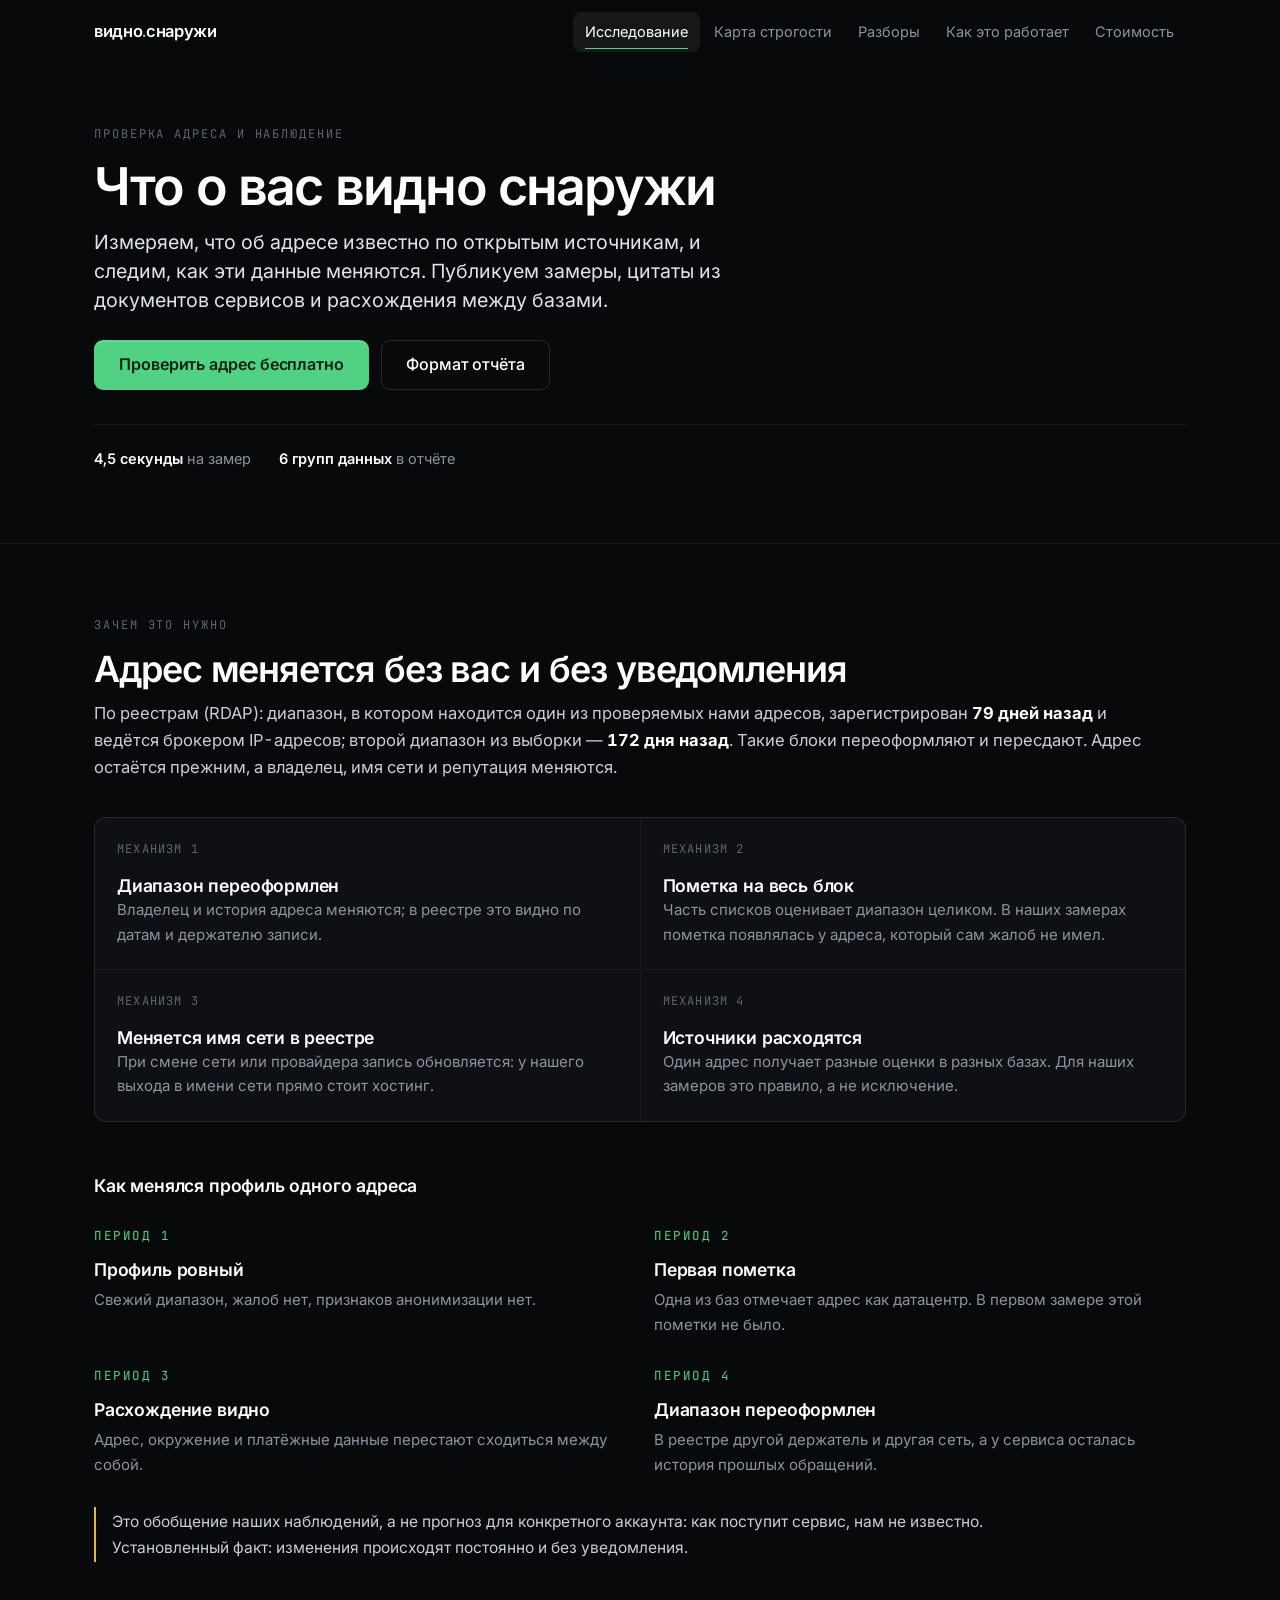
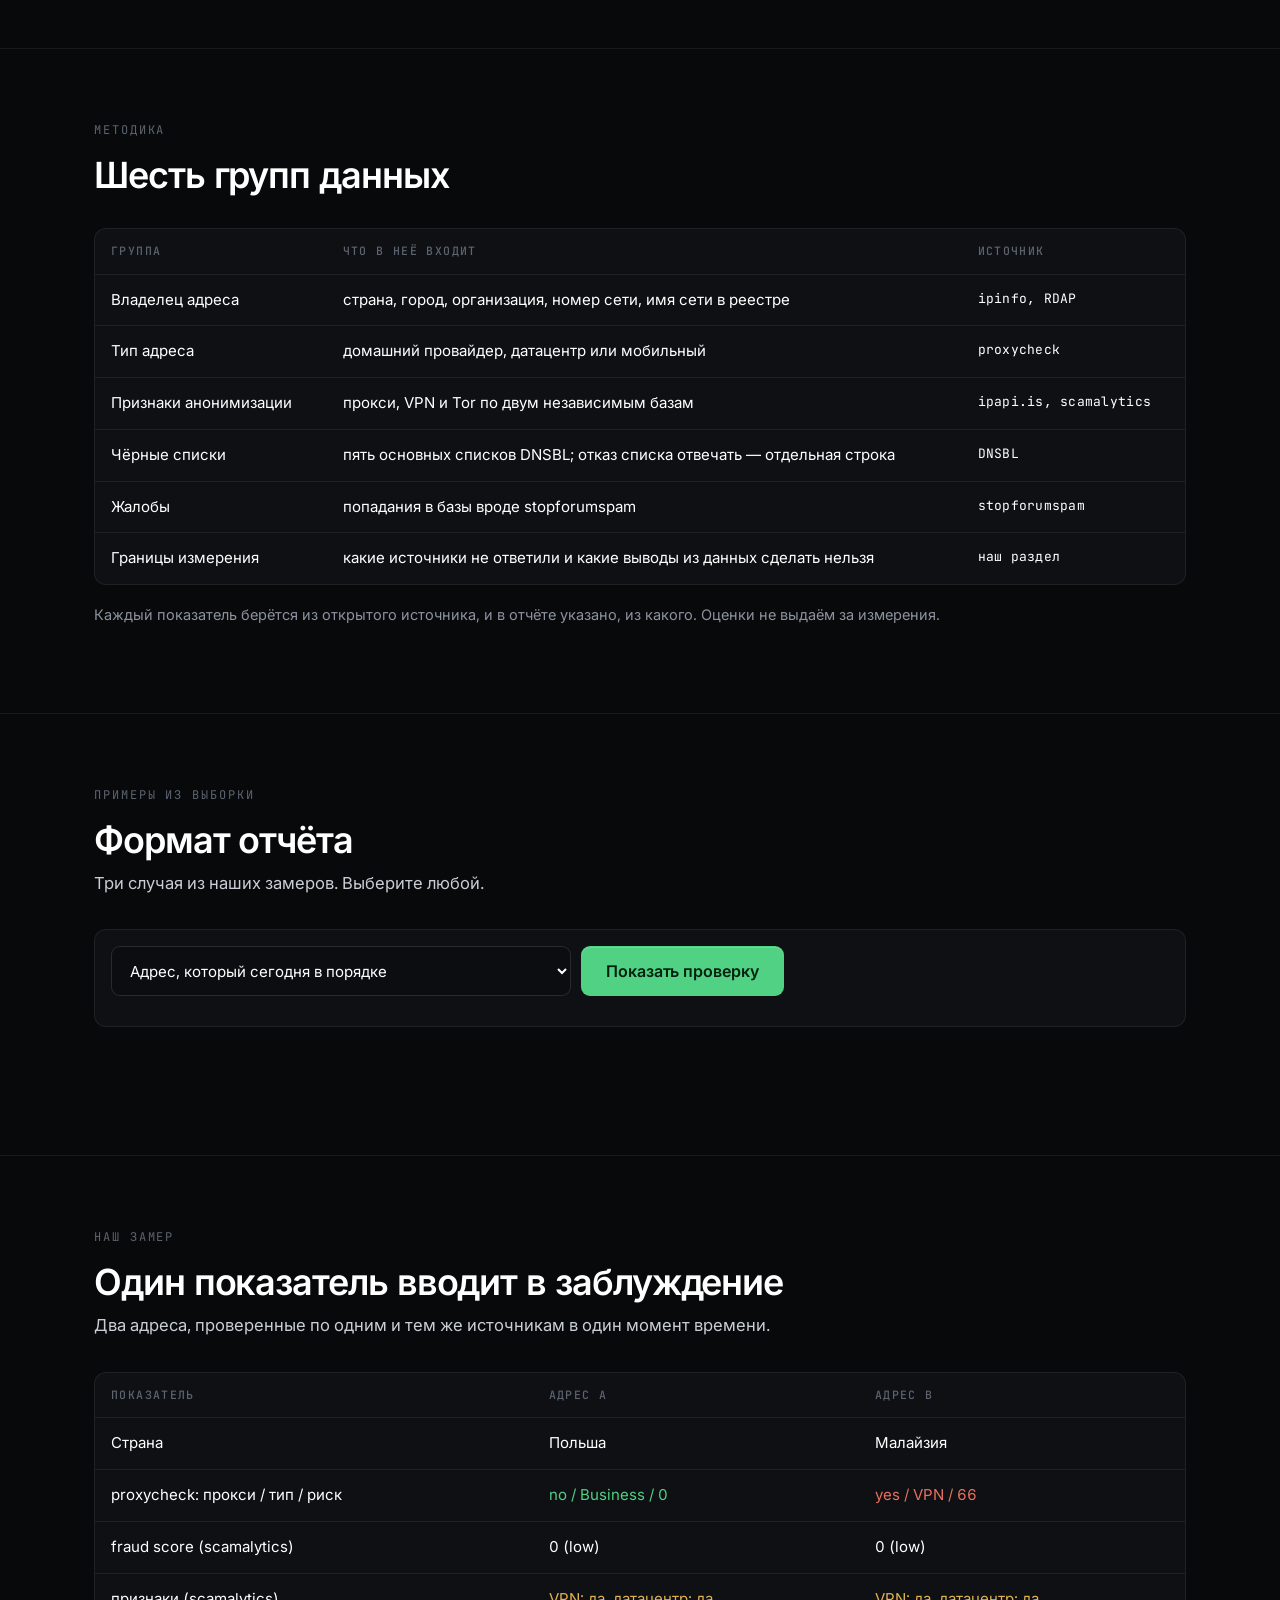
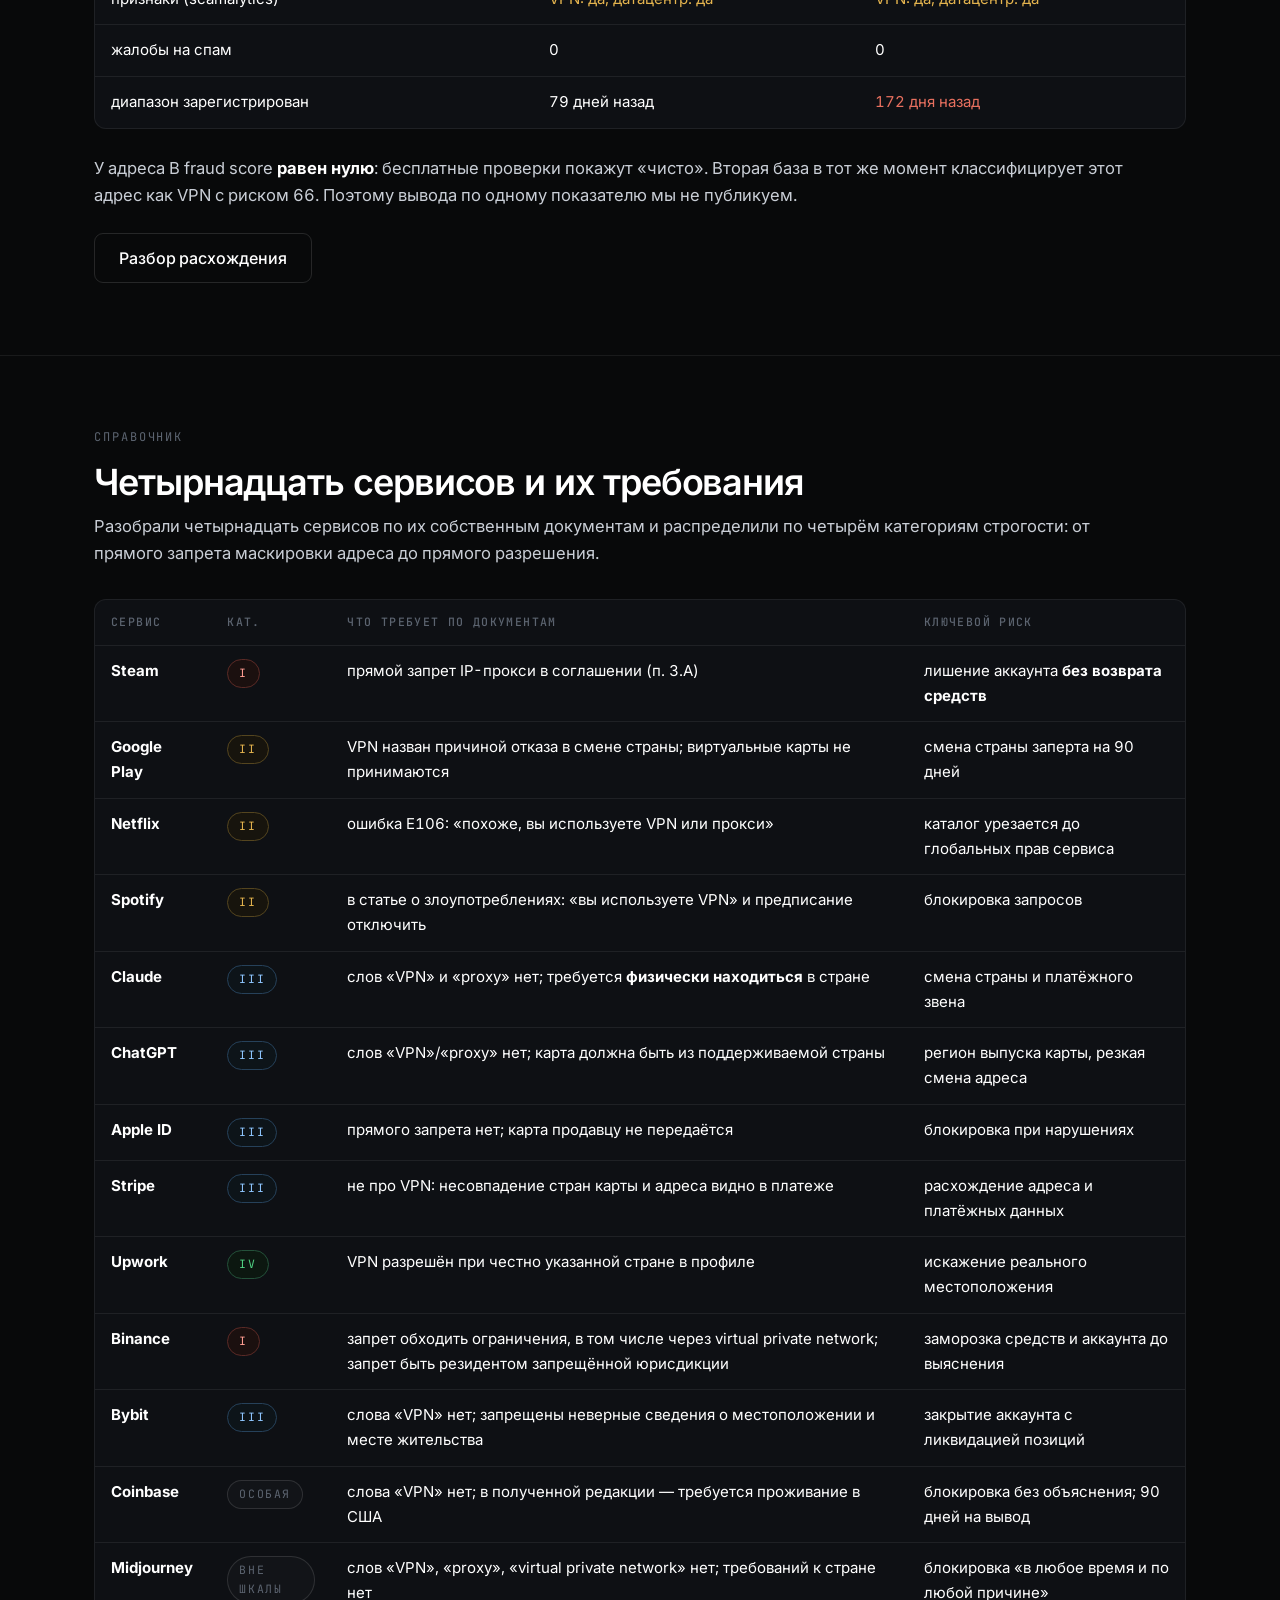
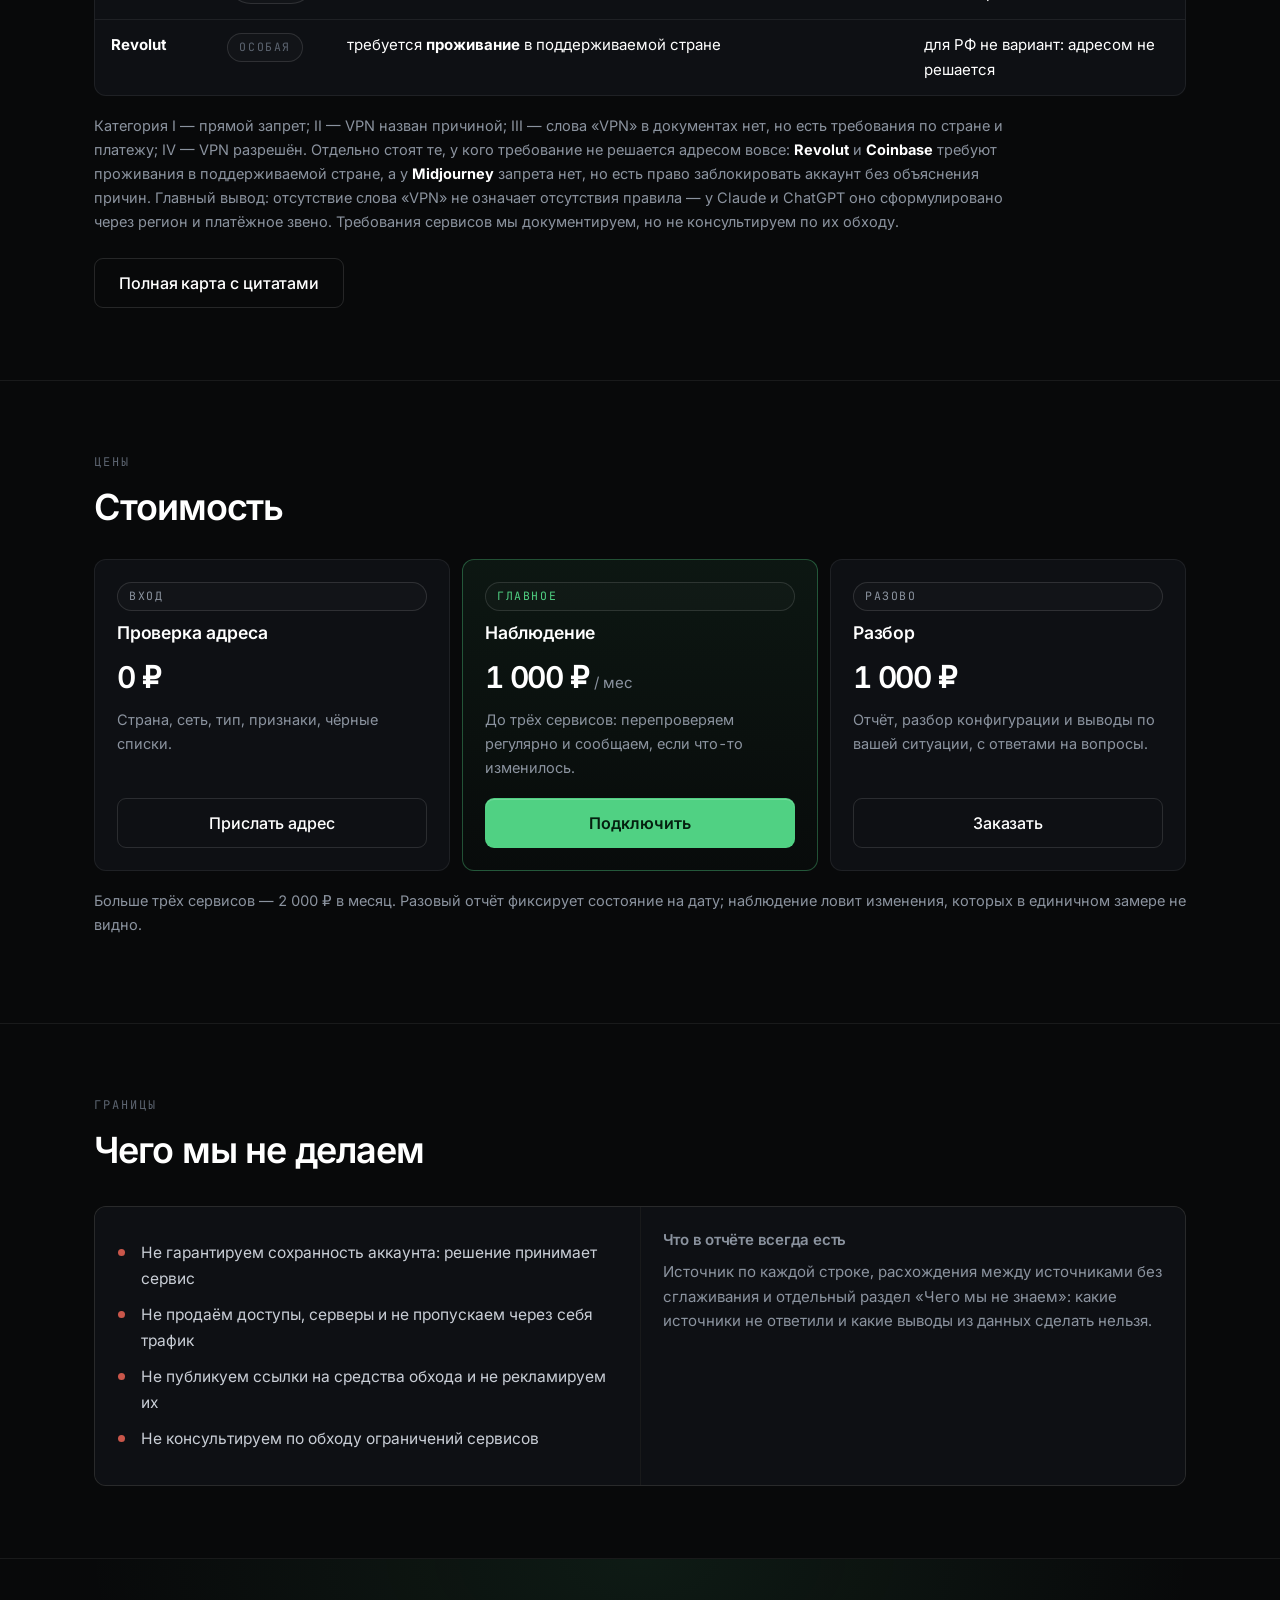
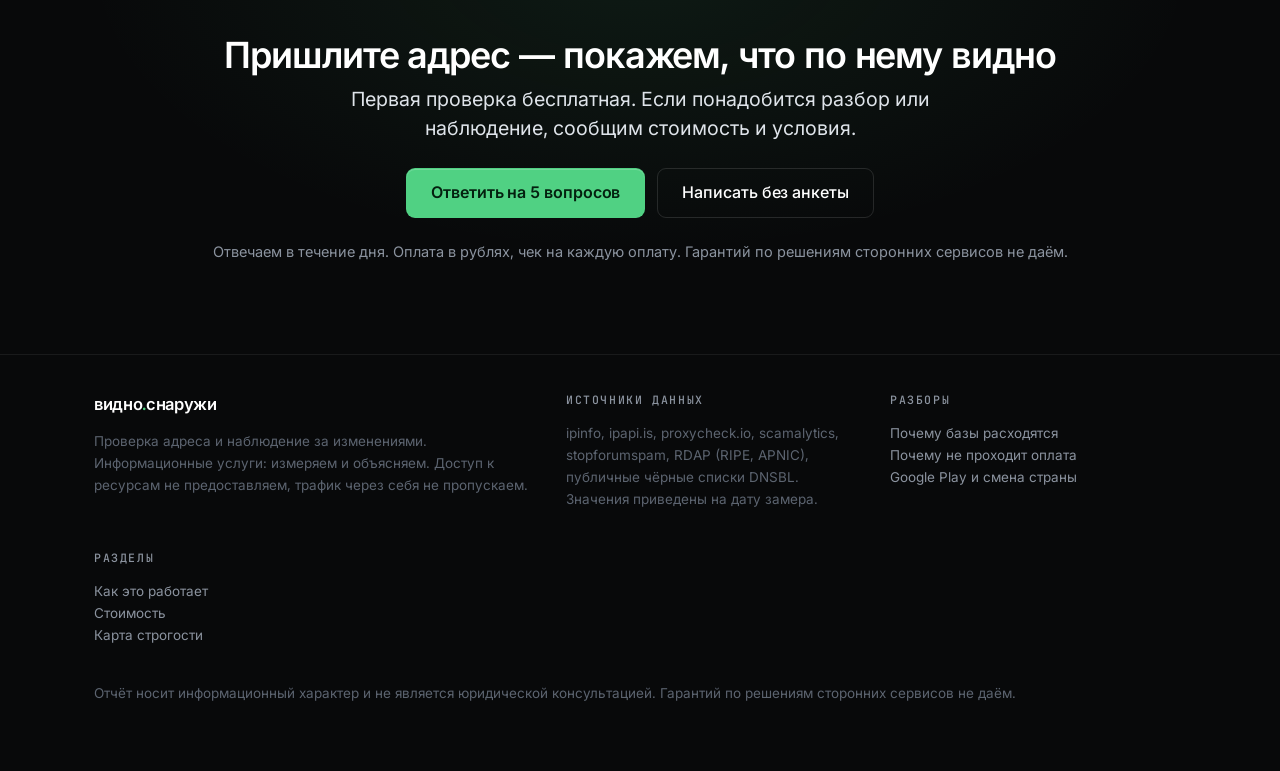
==== commit c714df0a: "Add files via upload" ====
--- a/issledovanie.html
+++ b/issledovanie.html
@@ -10,6 +10,7 @@
 <meta property="og:type" content="article">
 <meta name="theme-color" content="#08090a">
 <link rel="icon" href="data:image/svg+xml,<svg xmlns='http://www.w3.org/2000/svg' viewBox='0 0 100 100'><rect width='100' height='100' rx='20' fill='%2308090a'/><circle cx='50' cy='50' r='24' fill='none' stroke='%2350d183' stroke-width='9'/><circle cx='50' cy='50' r='7' fill='%2350d183'/></svg>">
+<link rel="stylesheet" href="shrifty/shrifty.css">
 <link rel="stylesheet" href="stil-sayta.css">
 </head>
 <body>
@@ -24,8 +25,7 @@
       <a href="index.html#how">Как это работает</a>
       <a href="index.html#offer">Стоимость</a>
     </nav>
-    <a class="btn s" href="https://t.me/totallyaverage">Проверить адрес</a>
-    <button class="burger" id="burger" aria-label="Меню" aria-expanded="false" aria-controls="mobmenu"><svg viewBox="0 0 18 18" fill="none" stroke="currentColor" stroke-width="1.7" stroke-linecap="round" aria-hidden="true"><path d="M2 5h14M2 9h14M2 13h14"/></svg></button>
+    <button class="burger" id="burger" aria-label="Меню" aria-expanded="false" aria-controls="mobmenu"><svg viewBox="0 0 18 18" fill="none" stroke="currentColor" stroke-width="1.7" stroke-linecap="round" aria-hidden="true"><path class="l l1" d="M2 5h14"/><path class="l l2" d="M2 9h14"/><path class="l l3" d="M2 13h14"/></svg></button>
   </div>
   <nav class="mobmenu" id="mobmenu">
     <a href="issledovanie.html" aria-current="page">Исследование</a>
@@ -51,7 +51,7 @@
     <div class="metrics rv">
       <span><b>4,5 секунды</b> на замер</span>
       <span><b>6 групп данных</b> в отчёте</span>
-      <span>чек на оплату</span>
+      
     </div>
   </div>
 </section>
@@ -184,46 +184,46 @@
       <table>
         <thead><tr><th>Сервис</th><th>Кат.</th><th>Что требует по документам</th><th>Ключевой риск</th></tr></thead>
         <tbody>
-          <tr><td><span class="srv-name"><span class="logo-tile sm"><img src="logo/steam.svg" alt="" loading="lazy"></span><b>Steam</b></span></td><td><span class="tag i">I</span></td>
+          <tr><td><b>Steam</b></td><td><span class="tag i">I</span></td>
             <td>прямой запрет IP-прокси в соглашении (п. 3.A)</td>
             <td>лишение аккаунта <b>без возврата средств</b></td></tr>
-          <tr><td><span class="srv-name"><span class="logo-tile sm"><img src="logo/google-play.svg" alt="" loading="lazy"></span><b>Google Play</b></span></td><td><span class="tag ii">II</span></td>
+          <tr><td><b>Google Play</b></td><td><span class="tag ii">II</span></td>
             <td>VPN назван причиной отказа в смене страны; виртуальные карты не принимаются</td>
             <td>смена страны заперта на 90 дней</td></tr>
-          <tr><td><span class="srv-name"><span class="logo-tile sm"><img src="logo/netflix.svg" alt="" loading="lazy"></span><b>Netflix</b></span></td><td><span class="tag ii">II</span></td>
+          <tr><td><b>Netflix</b></td><td><span class="tag ii">II</span></td>
             <td>ошибка E106: «похоже, вы используете VPN или прокси»</td>
             <td>каталог урезается до глобальных прав сервиса</td></tr>
-          <tr><td><span class="srv-name"><span class="logo-tile sm"><img src="logo/spotify.svg" alt="" loading="lazy"></span><b>Spotify</b></span></td><td><span class="tag ii">II</span></td>
+          <tr><td><b>Spotify</b></td><td><span class="tag ii">II</span></td>
             <td>в статье о злоупотреблениях: «вы используете VPN» и предписание отключить</td>
             <td>блокировка запросов</td></tr>
-          <tr><td><span class="srv-name"><span class="logo-tile sm"><img src="logo/claude.svg" alt="" loading="lazy"></span><b>Claude</b></span></td><td><span class="tag iii">III</span></td>
+          <tr><td><b>Claude</b></td><td><span class="tag iii">III</span></td>
             <td>слов «VPN» и «proxy» нет; требуется <b>физически находиться</b> в стране</td>
             <td>смена страны и платёжного звена</td></tr>
-          <tr><td><span class="srv-name"><span class="logo-tile sm"><img src="logo/chatgpt.svg" alt="" loading="lazy"></span><b>ChatGPT</b></span></td><td><span class="tag iii">III</span></td>
+          <tr><td><b>ChatGPT</b></td><td><span class="tag iii">III</span></td>
             <td>слов «VPN»/«proxy» нет; карта должна быть из поддерживаемой страны</td>
             <td>регион выпуска карты, резкая смена адреса</td></tr>
-          <tr><td><span class="srv-name"><span class="logo-tile sm"><img src="logo/apple.svg" alt="" loading="lazy"></span><b>Apple ID</b></span></td><td><span class="tag iii">III</span></td>
+          <tr><td><b>Apple ID</b></td><td><span class="tag iii">III</span></td>
             <td>прямого запрета нет; карта продавцу не передаётся</td>
             <td>блокировка при нарушениях</td></tr>
-          <tr><td><span class="srv-name"><span class="logo-tile sm"><img src="logo/stripe.svg" alt="" loading="lazy"></span><b>Stripe</b></span></td><td><span class="tag iii">III</span></td>
+          <tr><td><b>Stripe</b></td><td><span class="tag iii">III</span></td>
             <td>не про VPN: несовпадение стран карты и адреса видно в платеже</td>
             <td>расхождение адреса и платёжных данных</td></tr>
-          <tr><td><span class="srv-name"><span class="logo-tile sm"><img src="logo/upwork.svg" alt="" loading="lazy"></span><b>Upwork</b></span></td><td><span class="tag iv">IV</span></td>
+          <tr><td><b>Upwork</b></td><td><span class="tag iv">IV</span></td>
             <td>VPN разрешён при честно указанной стране в профиле</td>
             <td>искажение реального местоположения</td></tr>
-          <tr><td><span class="srv-name"><span class="logo-tile sm"><img src="logo/binance.svg" alt="" loading="lazy"></span><b>Binance</b></span></td><td><span class="tag i">I</span></td>
+          <tr><td><b>Binance</b></td><td><span class="tag i">I</span></td>
             <td>запрет обходить ограничения, в том числе через virtual private network; запрет быть резидентом запрещённой юрисдикции</td>
             <td>заморозка средств и аккаунта до выяснения</td></tr>
-          <tr><td><span class="srv-name"><span class="logo-tile sm"><img src="logo/bybit.svg" alt="" loading="lazy"></span><b>Bybit</b></span></td><td><span class="tag iii">III</span></td>
+          <tr><td><b>Bybit</b></td><td><span class="tag iii">III</span></td>
             <td>слова «VPN» нет; запрещены неверные сведения о местоположении и месте жительства</td>
             <td>закрытие аккаунта с ликвидацией позиций</td></tr>
-          <tr><td><span class="srv-name"><span class="logo-tile sm"><img src="logo/coinbase.svg" alt="" loading="lazy"></span><b>Coinbase</b></span></td><td><span class="tag zero">особая</span></td>
+          <tr><td><b>Coinbase</b></td><td><span class="tag zero">особая</span></td>
             <td>слова «VPN» нет; в полученной редакции — требуется проживание в США</td>
             <td>блокировка без объяснения; 90 дней на вывод</td></tr>
-          <tr><td><span class="srv-name"><span class="logo-tile sm"><img src="logo/midjourney.svg" alt="" loading="lazy"></span><b>Midjourney</b></span></td><td><span class="tag zero">вне шкалы</span></td>
+          <tr><td><b>Midjourney</b></td><td><span class="tag zero">вне шкалы</span></td>
             <td>слов «VPN», «proxy», «virtual private network» нет; требований к стране нет</td>
             <td>блокировка «в любое время и по любой причине»</td></tr>
-          <tr><td><span class="srv-name"><span class="logo-tile sm"><img src="logo/revolut.svg" alt="" loading="lazy"></span><b>Revolut</b></span></td><td><span class="tag zero">особая</span></td>
+          <tr><td><b>Revolut</b></td><td><span class="tag zero">особая</span></td>
             <td>требуется <b>проживание</b> в поддерживаемой стране</td>
             <td>для РФ не вариант: адресом не решается</td></tr>
         </tbody>
--- a/shrifty/shrifty.css
+++ b/shrifty/shrifty.css
@@ -0,0 +1,58 @@
+/* Шрифты лежат рядом с сайтом — внешних запросов нет.
+   Inter и JetBrains Mono (лицензия SIL Open Font License 1.1).
+   Файлы получены из Google Fonts 12.10.2026, подмножества: кириллица и латиница. */
+
+@font-face{font-family:'Inter';font-style:normal;font-weight:400;
+  font-display:swap;src:url('Inter-400-cyrillic-ext.woff2') format('woff2');
+  unicode-range:U+0460-052F, U+1C80-1C8A, U+20B4, U+2DE0-2DFF, U+A640-A69F, U+FE2E-FE2F;}
+@font-face{font-family:'Inter';font-style:normal;font-weight:400;
+  font-display:swap;src:url('Inter-400-cyrillic.woff2') format('woff2');
+  unicode-range:U+0301, U+0400-045F, U+0490-0491, U+04B0-04B1, U+2116;}
+@font-face{font-family:'Inter';font-style:normal;font-weight:400;
+  font-display:swap;src:url('Inter-400-latin.woff2') format('woff2');
+  unicode-range:U+0000-00FF, U+0131, U+0152-0153, U+02BB-02BC, U+02C6, U+02DA, U+02DC, U+0304, U+0308, U+0329, U+2000-206F, U+20AC, U+2122, U+2191, U+2193, U+2212, U+2215, U+FEFF, U+FFFD;}
+@font-face{font-family:'Inter';font-style:normal;font-weight:500;
+  font-display:swap;src:url('Inter-500-cyrillic-ext.woff2') format('woff2');
+  unicode-range:U+0460-052F, U+1C80-1C8A, U+20B4, U+2DE0-2DFF, U+A640-A69F, U+FE2E-FE2F;}
+@font-face{font-family:'Inter';font-style:normal;font-weight:500;
+  font-display:swap;src:url('Inter-500-cyrillic.woff2') format('woff2');
+  unicode-range:U+0301, U+0400-045F, U+0490-0491, U+04B0-04B1, U+2116;}
+@font-face{font-family:'Inter';font-style:normal;font-weight:500;
+  font-display:swap;src:url('Inter-500-latin.woff2') format('woff2');
+  unicode-range:U+0000-00FF, U+0131, U+0152-0153, U+02BB-02BC, U+02C6, U+02DA, U+02DC, U+0304, U+0308, U+0329, U+2000-206F, U+20AC, U+2122, U+2191, U+2193, U+2212, U+2215, U+FEFF, U+FFFD;}
+@font-face{font-family:'Inter';font-style:normal;font-weight:600;
+  font-display:swap;src:url('Inter-600-cyrillic-ext.woff2') format('woff2');
+  unicode-range:U+0460-052F, U+1C80-1C8A, U+20B4, U+2DE0-2DFF, U+A640-A69F, U+FE2E-FE2F;}
+@font-face{font-family:'Inter';font-style:normal;font-weight:600;
+  font-display:swap;src:url('Inter-600-cyrillic.woff2') format('woff2');
+  unicode-range:U+0301, U+0400-045F, U+0490-0491, U+04B0-04B1, U+2116;}
+@font-face{font-family:'Inter';font-style:normal;font-weight:600;
+  font-display:swap;src:url('Inter-600-latin.woff2') format('woff2');
+  unicode-range:U+0000-00FF, U+0131, U+0152-0153, U+02BB-02BC, U+02C6, U+02DA, U+02DC, U+0304, U+0308, U+0329, U+2000-206F, U+20AC, U+2122, U+2191, U+2193, U+2212, U+2215, U+FEFF, U+FFFD;}
+@font-face{font-family:'Inter';font-style:normal;font-weight:700;
+  font-display:swap;src:url('Inter-700-cyrillic-ext.woff2') format('woff2');
+  unicode-range:U+0460-052F, U+1C80-1C8A, U+20B4, U+2DE0-2DFF, U+A640-A69F, U+FE2E-FE2F;}
+@font-face{font-family:'Inter';font-style:normal;font-weight:700;
+  font-display:swap;src:url('Inter-700-cyrillic.woff2') format('woff2');
+  unicode-range:U+0301, U+0400-045F, U+0490-0491, U+04B0-04B1, U+2116;}
+@font-face{font-family:'Inter';font-style:normal;font-weight:700;
+  font-display:swap;src:url('Inter-700-latin.woff2') format('woff2');
+  unicode-range:U+0000-00FF, U+0131, U+0152-0153, U+02BB-02BC, U+02C6, U+02DA, U+02DC, U+0304, U+0308, U+0329, U+2000-206F, U+20AC, U+2122, U+2191, U+2193, U+2212, U+2215, U+FEFF, U+FFFD;}
+@font-face{font-family:'JetBrains Mono';font-style:normal;font-weight:400;
+  font-display:swap;src:url('JetBrainsMono-400-cyrillic-ext.woff2') format('woff2');
+  unicode-range:U+0460-052F, U+1C80-1C8A, U+20B4, U+2DE0-2DFF, U+A640-A69F, U+FE2E-FE2F;}
+@font-face{font-family:'JetBrains Mono';font-style:normal;font-weight:400;
+  font-display:swap;src:url('JetBrainsMono-400-cyrillic.woff2') format('woff2');
+  unicode-range:U+0301, U+0400-045F, U+0490-0491, U+04B0-04B1, U+2116;}
+@font-face{font-family:'JetBrains Mono';font-style:normal;font-weight:400;
+  font-display:swap;src:url('JetBrainsMono-400-latin.woff2') format('woff2');
+  unicode-range:U+0000-00FF, U+0131, U+0152-0153, U+02BB-02BC, U+02C6, U+02DA, U+02DC, U+0304, U+0308, U+0329, U+2000-206F, U+20AC, U+2122, U+2191, U+2193, U+2212, U+2215, U+FEFF, U+FFFD;}
+@font-face{font-family:'JetBrains Mono';font-style:normal;font-weight:500;
+  font-display:swap;src:url('JetBrainsMono-500-cyrillic-ext.woff2') format('woff2');
+  unicode-range:U+0460-052F, U+1C80-1C8A, U+20B4, U+2DE0-2DFF, U+A640-A69F, U+FE2E-FE2F;}
+@font-face{font-family:'JetBrains Mono';font-style:normal;font-weight:500;
+  font-display:swap;src:url('JetBrainsMono-500-cyrillic.woff2') format('woff2');
+  unicode-range:U+0301, U+0400-045F, U+0490-0491, U+04B0-04B1, U+2116;}
+@font-face{font-family:'JetBrains Mono';font-style:normal;font-weight:500;
+  font-display:swap;src:url('JetBrainsMono-500-latin.woff2') format('woff2');
+  unicode-range:U+0000-00FF, U+0131, U+0152-0153, U+02BB-02BC, U+02C6, U+02DA, U+02DC, U+0304, U+0308, U+0329, U+2000-206F, U+20AC, U+2122, U+2191, U+2193, U+2212, U+2215, U+FEFF, U+FFFD;}
--- a/stil-sayta.css
+++ b/stil-sayta.css
@@ -11,9 +11,9 @@
   --fg:#ffffff; --fg2:#c9ced6; --dim:#8b939f; --dim2:#5c6470;
   --acc:#50d183; --acc2:#63dc92; --acc-soft:rgba(80,209,131,.12);
   --warn:#e3b34e; --bad:#e8705f; --blue:#8fc6ff;
-  --sans:-apple-system,BlinkMacSystemFont,"Segoe UI",Roboto,"Helvetica Neue",Arial,sans-serif;
+  --sans:"Inter",-apple-system,BlinkMacSystemFont,"Segoe UI",Roboto,"Helvetica Neue",Arial,sans-serif;
   --serif:Georgia,"Iowan Old Style","Times New Roman",serif;
-  --mono:ui-monospace,SFMono-Regular,"SF Mono",Menlo,monospace;
+  --mono:"JetBrains Mono",ui-monospace,SFMono-Regular,"SF Mono",Menlo,monospace;
   --w:1140px;
 }
 
@@ -60,27 +60,34 @@
   font:inherit;color:var(--fg);transition:background .15s ease,border-color .15s ease}
 .burger:hover{background:rgba(255,255,255,.05);border-color:rgba(255,255,255,.22)}
 .burger svg{width:18px;height:18px;display:block}
+.burger .l{transform-origin:center;transition:transform .22s cubic-bezier(.4,0,.2,1),opacity .16s ease}
+.burger[aria-expanded="true"]{background:rgba(255,255,255,.06);border-color:rgba(255,255,255,.24)}
+.burger[aria-expanded="true"] .l1{transform:translateY(4px) rotate(45deg)}
+.burger[aria-expanded="true"] .l2{opacity:0}
+.burger[aria-expanded="true"] .l3{transform:translateY(-4px) rotate(-45deg)}
 @media(min-width:1000px){.burger{display:none}}
+.burger{margin-left:auto}
+@media(min-width:1000px){.burger{margin-left:0}}
 .mobmenu{display:none;border-top:1px solid var(--line);background:rgba(8,9,10,.96);
   backdrop-filter:blur(14px) saturate(140%);padding:10px 0 18px}
 .mobmenu.on{display:block}
 @media(min-width:1000px){.mobmenu{display:none!important}}
 .mobmenu a{display:block;padding:13px 24px;color:var(--fg2);text-decoration:none;font-size:16px}
 .mobmenu a:hover,.mobmenu a[aria-current="page"]{color:var(--fg);background:rgba(255,255,255,.04)}
-.mobmenu .btn{margin:12px 24px 0;width:calc(100% - 48px)}
+.mobmenu .btn{margin:14px 24px 0;width:calc(100% - 48px)}
 
 /* ---------- заголовки и текст ---------- */
 h1,h2,h3{margin:0;font-weight:600;letter-spacing:-.02em}
-h1{font-size:clamp(30px,5.4vw,52px);line-height:1.06;letter-spacing:-.035em;margin-bottom:18px}
-h2{font-size:clamp(23px,3.8vw,36px);line-height:1.12;letter-spacing:-.03em;margin-bottom:12px}
+h1{font-size:clamp(30px,5.4vw,52px);line-height:1.06;letter-spacing:-.035em;margin-bottom:14px}
+h2{font-size:clamp(23px,3.8vw,36px);line-height:1.12;letter-spacing:-.03em;margin-bottom:10px}
 h3{font-size:17.5px;line-height:1.35;font-weight:600;letter-spacing:-.01em}
 p{margin:0 0 14px;color:var(--fg2)}
 strong,b{color:var(--fg)}
-.lead{font-size:clamp(17px,2.2vw,20px);line-height:1.55;color:#dfe4ea;max-width:34em}
+.lead{font-size:clamp(17px,2.2vw,19.5px);line-height:1.5;color:#dfe4ea;max-width:34em}
 .dim{color:var(--dim)}.small{font-size:14.5px}
 .mono{font-family:var(--mono);font-size:13px;letter-spacing:.02em}
 .label{font-family:var(--mono);font-size:12px;letter-spacing:.16em;text-transform:uppercase;
-  color:var(--dim2);margin:0 0 18px}
+  color:var(--dim2);margin:0 0 14px}
 blockquote{margin:16px 0;padding:14px 18px;background:var(--panel2);border-left:2px solid #3a4453;
   border-radius:0 10px 10px 0;color:#dfe4ea;font-size:15.5px}
 blockquote cite{display:block;margin-top:8px;color:var(--dim);font-size:13px;font-style:normal}
@@ -93,18 +100,18 @@
 li{margin:8px 0;color:var(--fg2)}
 
 /* ---------- секции ---------- */
-section{padding:96px 0;border-top:1px solid var(--line);scroll-margin-top:72px}
-section.hero{border-top:0;padding:76px 0 92px}
+section{padding:72px 0;border-top:1px solid var(--line);scroll-margin-top:72px}
+section.hero{border-top:0;padding:60px 0 72px}
 section.first{border-top:0}
-@media(max-width:700px){section{padding:64px 0}section.hero{padding:52px 0 64px}}
+@media(max-width:700px){section{padding:52px 0}section.hero{padding:44px 0 52px}}
 
 /* герой: две колонки (текст + панель «что видит сервис») */
-.hero .cols{display:grid;gap:48px}
+.hero .cols{display:grid;gap:36px}
 @media(min-width:940px){.hero .cols{grid-template-columns:1.05fr .95fr;align-items:center}}
-.metrics{display:flex;flex-wrap:wrap;gap:10px 28px;margin-top:34px;padding-top:24px;
+.metrics{display:flex;flex-wrap:wrap;gap:10px 28px;margin-top:34px;padding-top:22px;
   border-top:1px solid var(--line);font-size:14.5px;color:var(--dim)}
 .metrics b{color:var(--fg);font-weight:600}
-.final{text-align:center;padding:104px 0;border-top:1px solid var(--line);
+.final{text-align:center;padding:76px 0;border-top:1px solid var(--line);
   background:radial-gradient(70% 120% at 50% 0%,rgba(80,209,131,.09),transparent 62%)}
 .final .lead{margin:0 auto 6px}
 .final .btnrow{justify-content:center}
@@ -123,7 +130,7 @@
 .btn.s{min-height:42px;padding:0 18px;font-size:15px;border-radius:8px;
   box-shadow:inset 0 1px 0 rgba(255,255,255,.18),0 6px 16px -10px rgba(80,209,131,.65)}
 .btn.w{width:100%}
-.btnrow{display:flex;flex-wrap:wrap;gap:12px;align-items:center;margin-top:30px}
+.btnrow{display:flex;flex-wrap:wrap;gap:12px;align-items:center;margin-top:24px}
 @media(max-width:560px){.btn{width:100%}}
 
 /* ---------- плашки ---------- */
@@ -160,19 +167,21 @@
   border-radius:12px;overflow:hidden}
 @media(min-width:800px){.g3{grid-template-columns:repeat(3,1fr)}}
 @media(min-width:760px){.g2{grid-template-columns:1fr 1fr}}
-.cell{background:var(--panel);padding:28px 26px}
+.cell{background:var(--panel);padding:22px 22px}
 .cell p{margin:0;font-size:15px;color:var(--dim)}
 .cell p+p{margin-top:10px}
 .cell .n{font-family:var(--mono);font-size:12px;color:var(--dim2);display:block;
   margin-bottom:14px;letter-spacing:.1em}
-.q{font-size:18px;color:var(--fg);line-height:1.45;margin-bottom:10px;letter-spacing:-.01em}
-
-.card{background:var(--panel);border:1px solid var(--line);border-radius:12px;padding:24px 26px;
-  margin:18px 0}
+.q{font-size:19px;color:var(--fg);line-height:1.4;margin-bottom:10px;letter-spacing:-.015em;
+  font-weight:600}
+.q em{font-style:normal;color:var(--acc)}
+
+.card{background:var(--panel);border:1px solid var(--line);border-radius:12px;padding:22px 24px;
+  margin:14px 0}
 .card h3{margin-bottom:8px}
 .card p:last-child{margin-bottom:0}
 
-.steps{display:grid;gap:36px;margin-top:44px}
+.steps{display:grid;gap:28px;margin-top:32px}
 @media(min-width:760px){.steps{grid-template-columns:repeat(3,1fr);gap:28px}}
 .step .n{font-family:var(--mono);font-size:12.5px;color:var(--acc);letter-spacing:.12em;
   display:block;margin-bottom:12px}
@@ -180,35 +189,31 @@
 
 .note{border-left:2px solid var(--warn);padding:2px 0 2px 16px;color:var(--fg2);font-size:15.5px}
 
-/* ---------- знаки сервисов ---------- */
-/* Знаки нарисованы кодом (SVG в папке logo) — это упрощённые подсказки, а не логотипы
-   правообладателей. Плитка одна на весь сайт: главная, карточки справочника, таблицы. */
-.logo-tile{display:inline-flex;align-items:center;justify-content:center;width:46px;height:46px;
-  border-radius:11px;border:1px solid var(--line);background:rgba(255,255,255,.035);flex:none;
-  transition:border-color .16s ease,background .16s ease,transform .16s ease}
-.logo-tile img{width:30px;height:30px;display:block}
-.logo-tile.sm{width:34px;height:34px;border-radius:9px}
-.logo-tile.sm img{width:22px;height:22px}
-.card:hover .logo-tile{border-color:rgba(255,255,255,.2);background:rgba(255,255,255,.07)}
-.servisy{display:flex;flex-wrap:wrap;gap:10px;margin-top:22px}
-.servisy .logo-tile{width:52px;height:52px;border-radius:13px}
-.servisy .logo-tile img{width:34px;height:34px}
-.servisy .logo-tile:hover{border-color:rgba(255,255,255,.24);background:rgba(255,255,255,.08);
-  transform:translateY(-2px)}
-.servisy-cap{font-size:14.5px;color:var(--dim);margin:26px 0 0;max-width:44em}
+/* ---------- перечисление сервисов (главная) ---------- */
+.servisy{display:grid;gap:26px;margin-top:26px}
+@media(min-width:820px){.servisy{grid-template-columns:repeat(3,1fr);gap:30px}}
+.servisy-h{font-size:12.5px;font-family:var(--mono);letter-spacing:.08em;text-transform:uppercase;
+  color:var(--dim2);margin:0 0 6px;padding-bottom:10px;border-bottom:1px solid var(--line)}
+.servisy-list{list-style:none;padding:0;margin:0}
+.servisy-list li{padding:11px 0;border-bottom:1px solid rgba(255,255,255,.05);margin:0;
+  font-size:15px;line-height:1.45;color:var(--dim)}
+.servisy-list li:last-child{border-bottom:0}
+.servisy-list b{display:block;color:var(--fg);font-weight:600;font-size:15.5px;letter-spacing:-.01em;
+  margin-bottom:2px}
+.servisy-cap{font-size:14.5px;color:var(--dim);margin:18px 0 0;max-width:44em}
 .servisy-cap b{color:var(--fg);font-weight:600}
 .srv-name{display:inline-flex;align-items:center;gap:10px;white-space:nowrap}
 
 /* ---------- цены ---------- */
-.offers{display:grid;gap:14px;margin-top:44px}
+.offers{display:grid;gap:12px;margin-top:32px}
 @media(min-width:840px){.offers{grid-template-columns:repeat(3,1fr)}}
-.offer{background:var(--panel);border:1px solid var(--line);border-radius:12px;padding:26px 24px;
+.offer{background:var(--panel);border:1px solid var(--line);border-radius:12px;padding:22px 22px;
   display:flex;flex-direction:column}
 .offer.main{border-color:rgba(80,209,131,.35);
   background:linear-gradient(180deg,rgba(80,209,131,.07),rgba(80,209,131,.015))}
-.offer .sum{font-size:32px;font-weight:600;letter-spacing:-.04em;margin:10px 0 8px}
+.offer .sum{font-size:30px;font-weight:600;letter-spacing:-.04em;margin:8px 0 6px}
 .offer .sum small{font-size:15px;color:var(--dim);font-weight:400;letter-spacing:0}
-.offer p{margin:0 0 22px;font-size:14.5px;color:var(--dim)}
+.offer p{margin:0 0 18px;font-size:14.5px;color:var(--dim)}
 .offer .btn{margin-top:auto}
 .offer .tag{margin-bottom:10px;color:var(--acc)}
 .offer .tag.gray{color:var(--dim)}
@@ -266,7 +271,7 @@
 .panelbody.on{display:block}
 
 /* ---------- подвал ---------- */
-footer{border-top:1px solid var(--line);padding:44px 0 72px;font-size:14px;color:var(--dim2)}
+footer{border-top:1px solid var(--line);padding:36px 0 56px;font-size:14px;color:var(--dim2)}
 footer .cols{display:grid;gap:28px}
 @media(min-width:760px){footer .cols{grid-template-columns:1.5fr 1fr 1fr}}
 footer h4{font-family:var(--mono);font-size:11.5px;letter-spacing:.14em;text-transform:uppercase;
